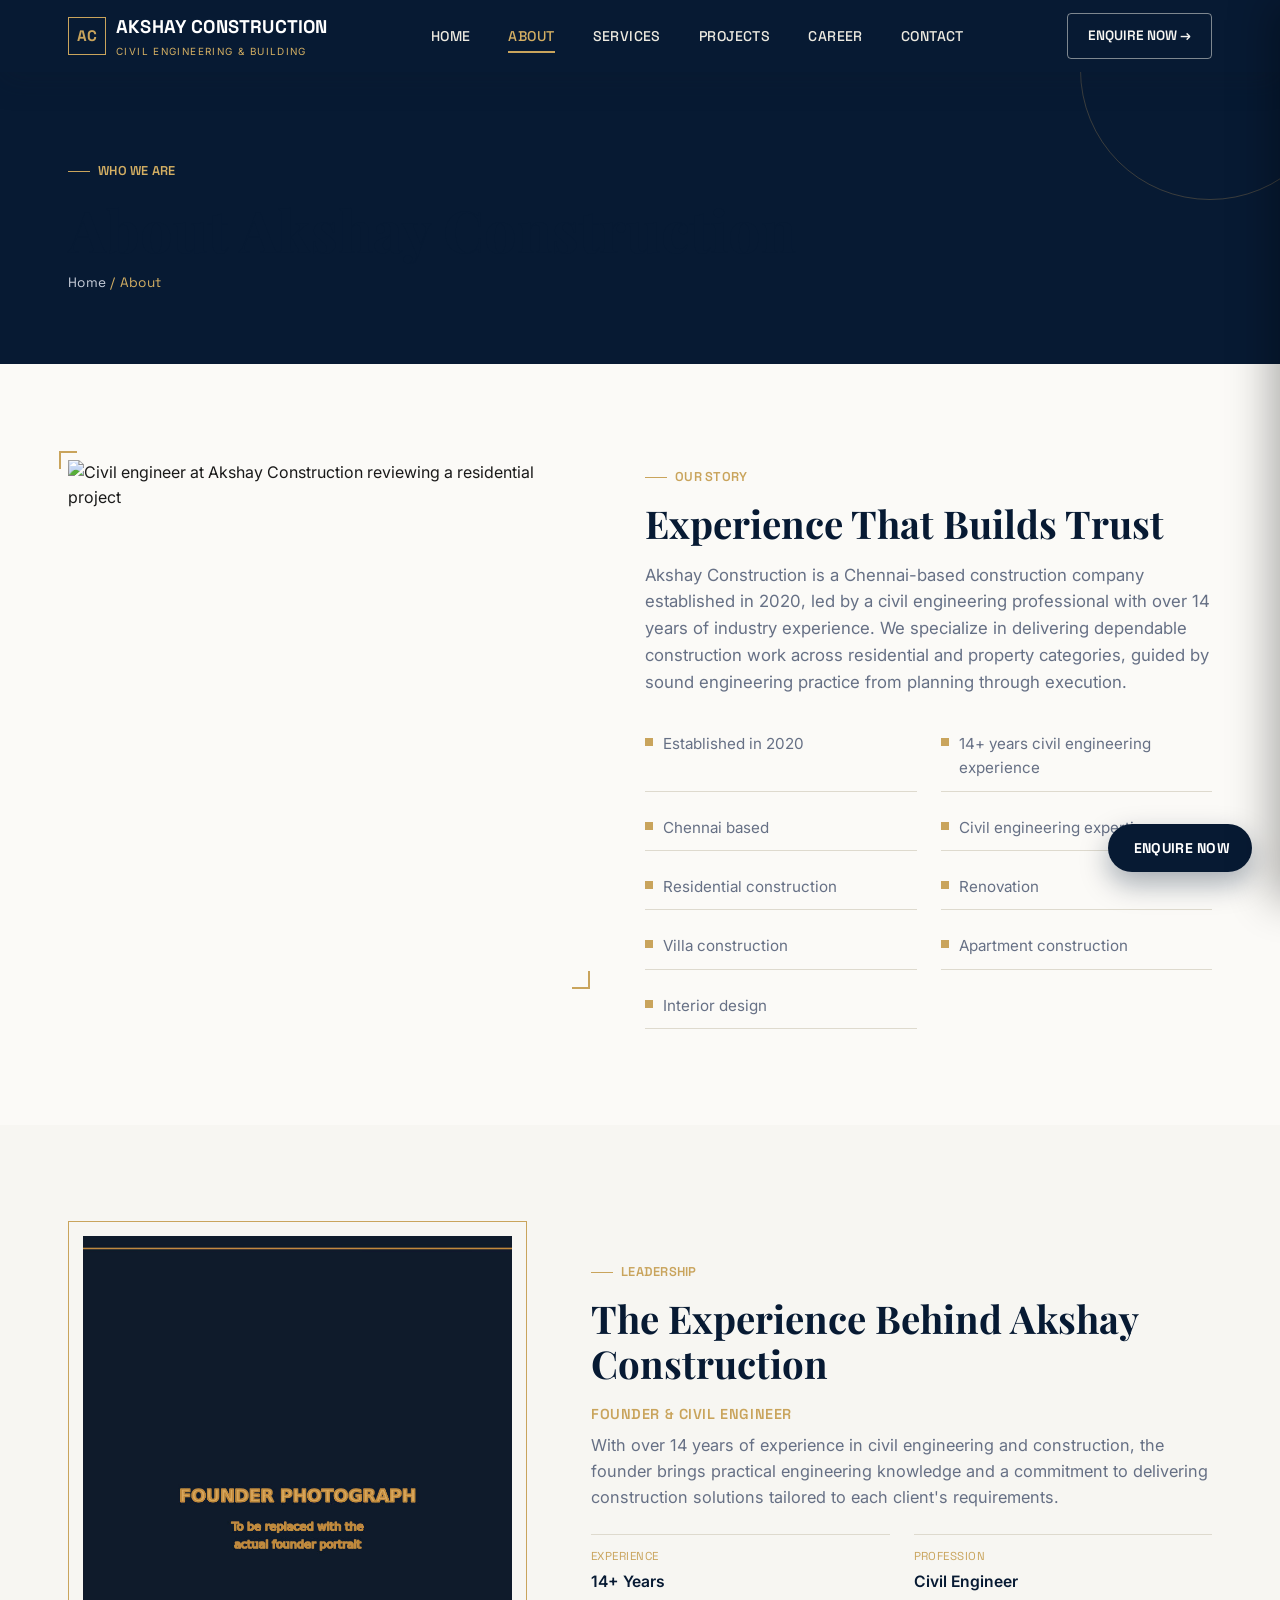
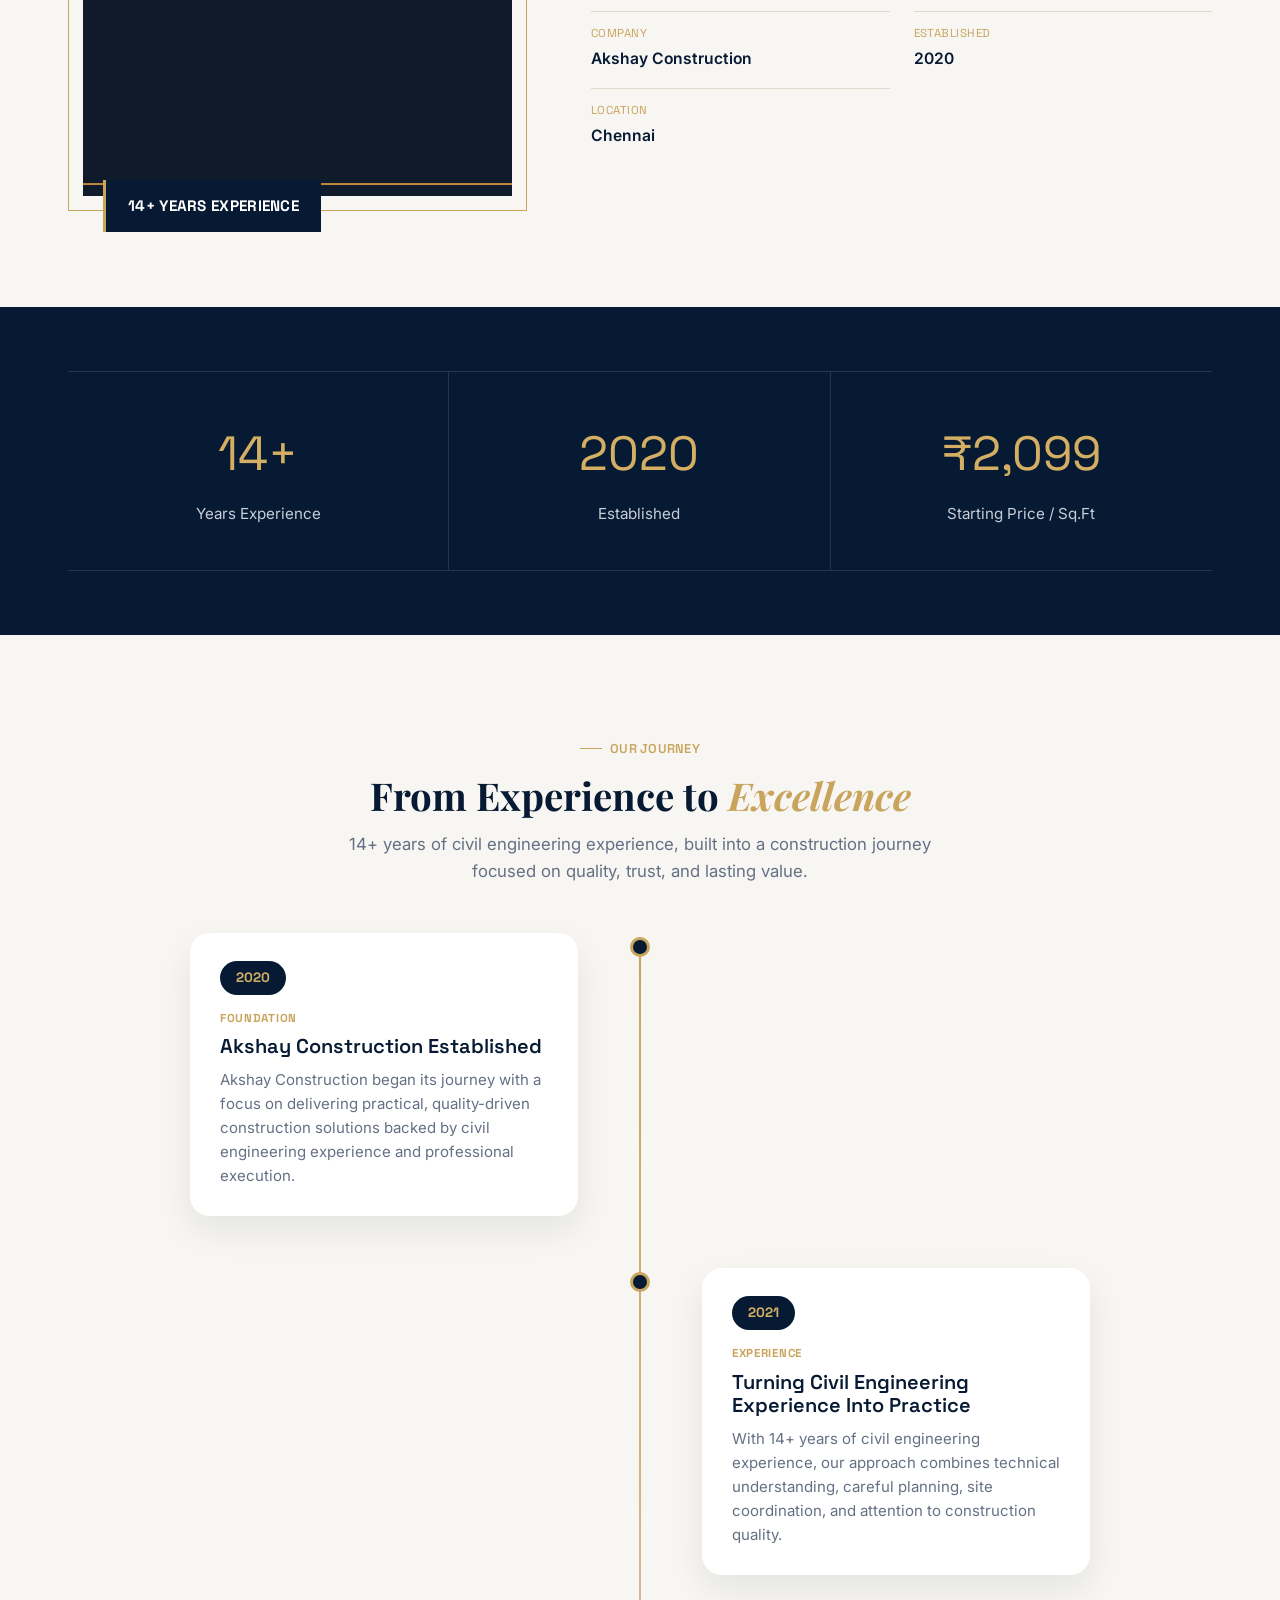
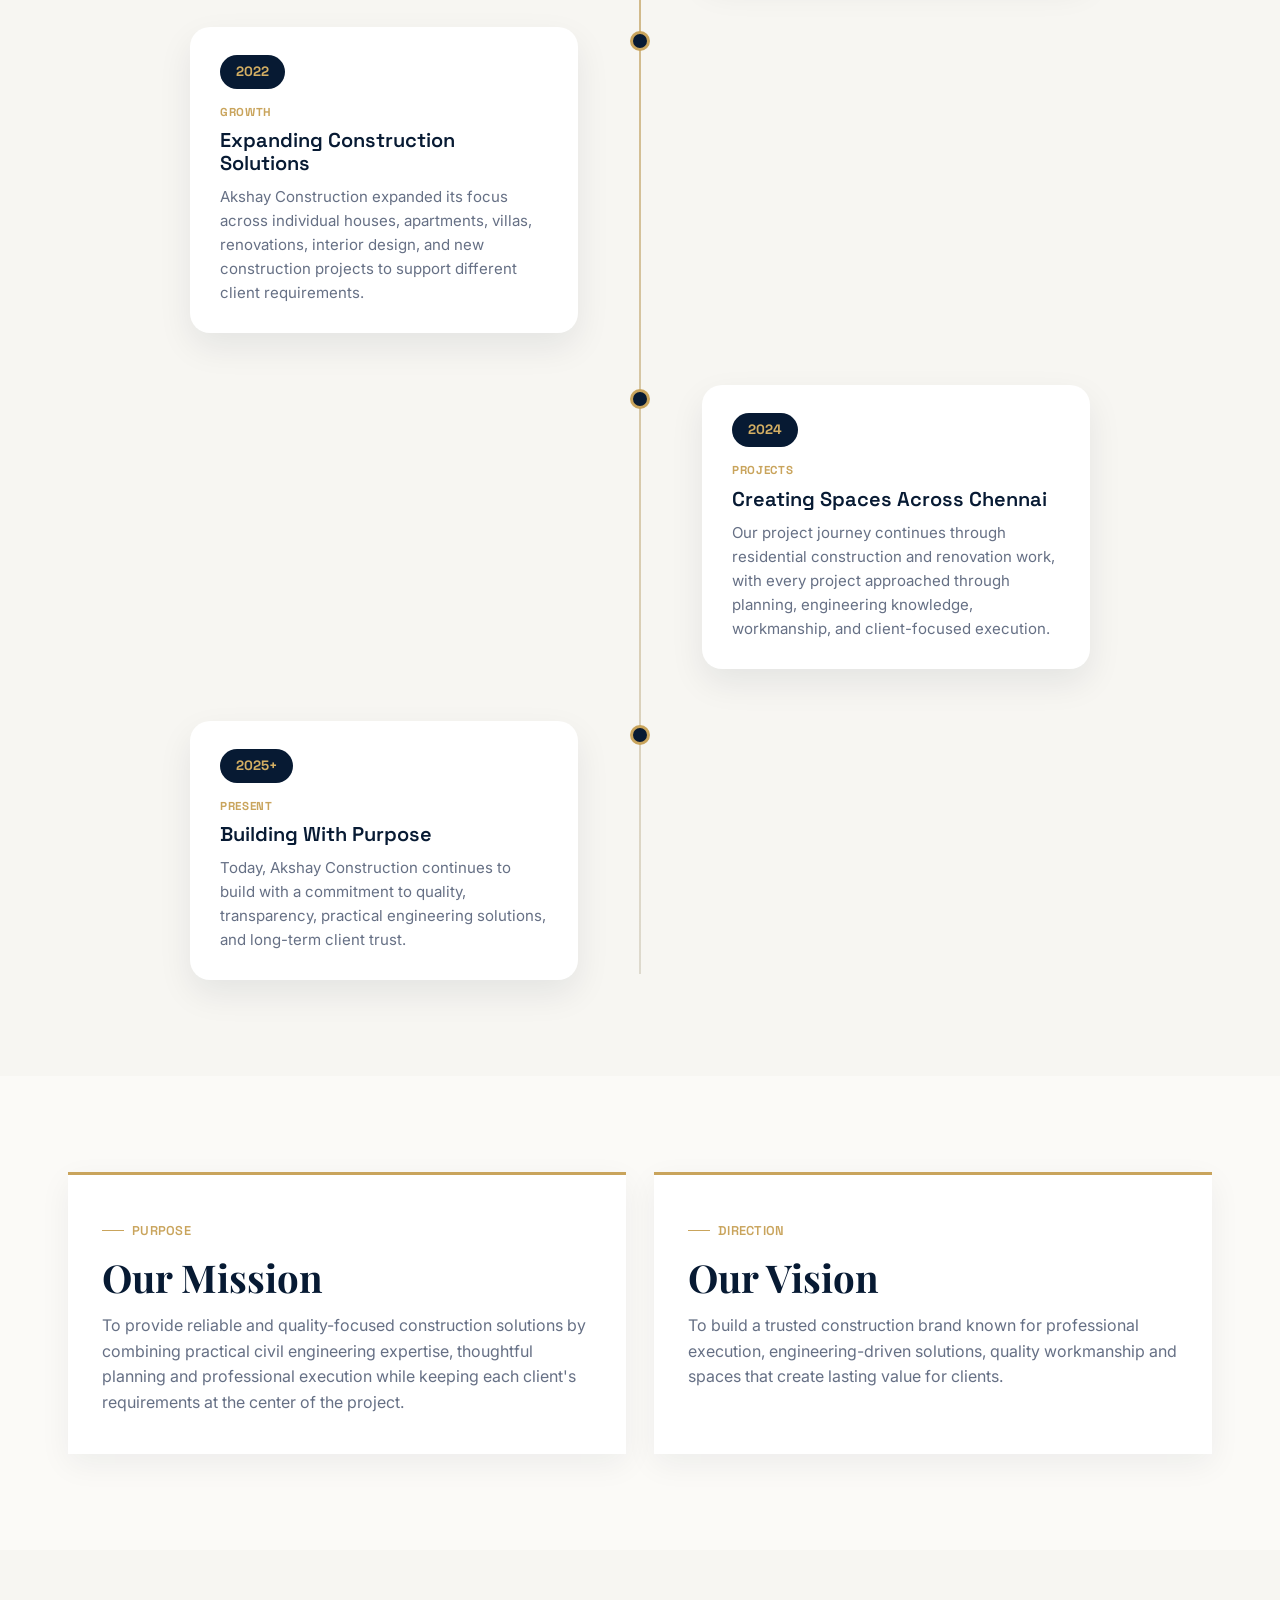
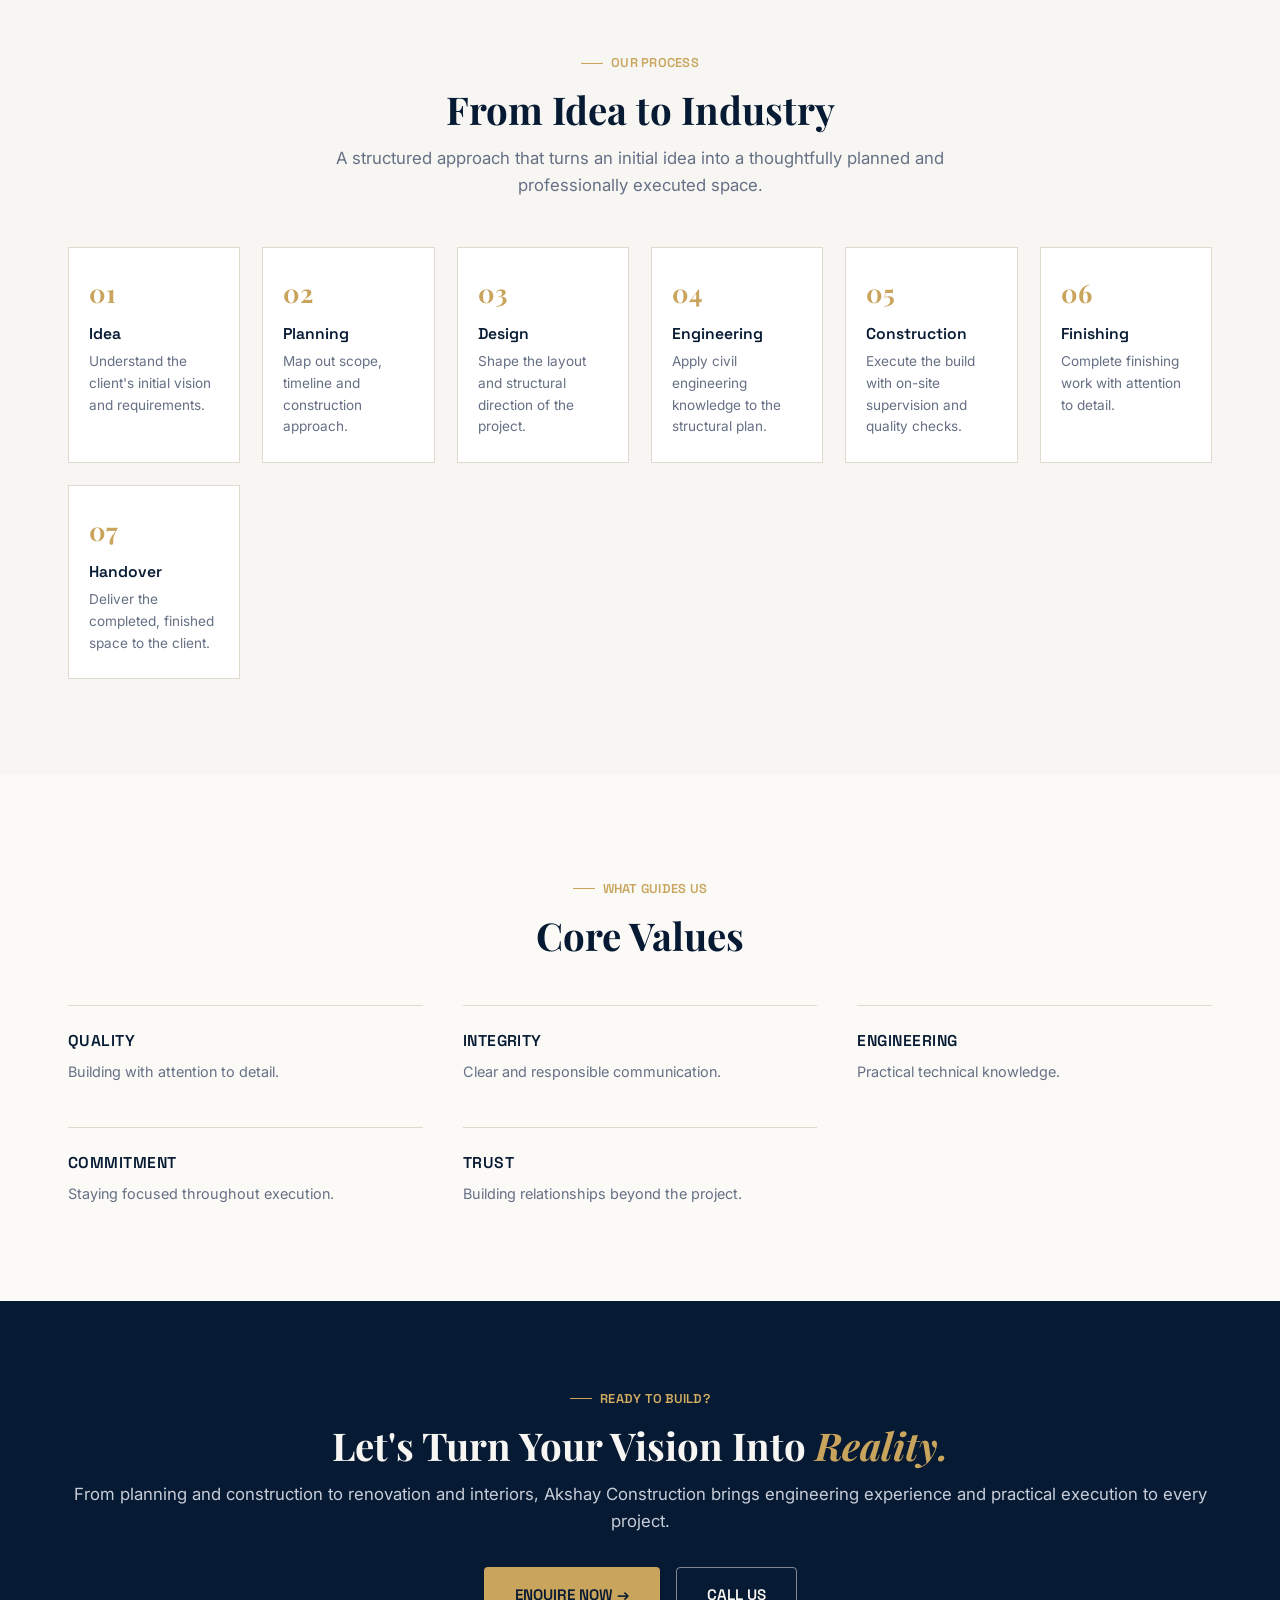
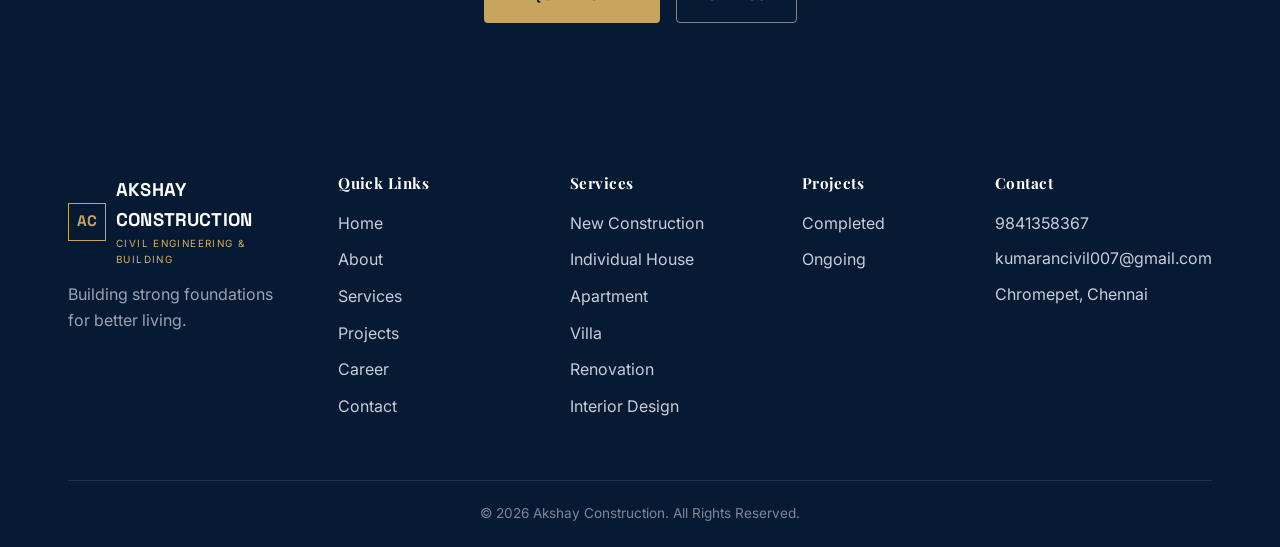
==== about.html @ 4ea500bb "Update fixed website" ====
<!DOCTYPE html>
<html lang="en">
<head>
<meta charset="UTF-8">
<meta name="viewport" content="width=device-width, initial-scale=1.0">
<title>About Us | Akshay Construction — Civil Contractor in Chennai</title>
<meta name="description" content="Learn about Akshay Construction, a Chennai-based civil construction company with 14+ years of engineering experience, established in 2020.">
<link rel="canonical" href="https://www.akshayconstruction.in/about.html">
<meta property="og:title" content="About Akshay Construction">
<meta property="og:description" content="14+ years of civil engineering experience. Chennai-based construction company established in 2020.">
<meta property="og:type" content="website">
<link rel="icon" href="data:,">
<link rel="stylesheet" href="css/global.css">
<link rel="stylesheet" href="css/about.css">
</head>
<body>

<header class="navbar is-solid">
  <div class="container">
    <a href="index.html" class="brand">
      <span class="brand-mark">AC</span>
      <span>AKSHAY CONSTRUCTION<small>CIVIL ENGINEERING &amp; BUILDING</small></span>
    </a>
    <nav class="nav-links">
      <a href="index.html">HOME</a>
      <a href="about.html" class="active">ABOUT</a>
      <a href="services.html">SERVICES</a>
      <a href="projects.html">PROJECTS</a>
      <a href="career.html">CAREER</a>
      <a href="contact.html">CONTACT</a>
    </nav>
    <div class="nav-cta">
      <a href="contact.html" class="btn btn--outline-light btn--sm">ENQUIRE NOW &rarr;</a>
      <button class="hamburger" aria-label="Open menu"><span></span><span></span><span></span></button>
    </div>
  </div>
</header>

<div class="drawer-overlay"></div>
<aside class="mobile-drawer">
  <button class="drawer-close" aria-label="Close menu">&times;</button>
  <a href="index.html">HOME</a>
  <a href="about.html">ABOUT</a>
  <a href="services.html">SERVICES</a>
  <a href="projects.html">PROJECTS</a>
  <a href="career.html">CAREER</a>
  <a href="contact.html">CONTACT</a>
  <a href="contact.html" class="btn btn--gold btn--block drawer-cta">ENQUIRE NOW &rarr;</a>
  <a href="tel:9841358367" class="btn btn--outline-light btn--block" style="margin-top:10px;">CALL NOW</a>
  <a href="https://wa.me/919841358367?text=Hello%20Akshay%20Construction%2C%20I%20am%20interested%20in%20your%20construction%20services.%20I%20would%20like%20to%20know%20more%20about%20your%20services%20and%20quotation." class="btn btn--whatsapp btn--block" style="margin-top:10px;">WHATSAPP US</a>
</aside>

<section class="page-hero">
  <div class="container">
    <span class="tag on-dark">WHO WE ARE</span>
    <h1>About Akshay Construction</h1>
    <div class="breadcrumb"><a href="index.html">Home</a> / About</div>
  </div>
</section>

<section class="section">
  <div class="container about-main">
    <div class="about-main-media tick-frame reveal">
      <img src="https://images.unsplash.com/photo-1581091012184-7e0cdfbb6797?q=80&w=1000&auto=format&fit=crop" alt="Civil engineer at Akshay Construction reviewing a residential project">
    </div>
    <div class="reveal">
      <span class="tag">OUR STORY</span>
      <h2>Experience That Builds Trust</h2>
      <p style="margin-top:16px;color:var(--ink-soft);font-size:1.05rem;">Akshay Construction is a Chennai-based construction company established in 2020, led by a civil engineering professional with over 14 years of industry experience. We specialize in delivering dependable construction work across residential and property categories, guided by sound engineering practice from planning through execution.</p>
      <ul class="about-list">
        <li>Established in 2020</li>
        <li>14+ years civil engineering experience</li>
        <li>Chennai based</li>
        <li>Civil engineering expertise</li>
        <li>Residential construction</li>
        <li>Renovation</li>
        <li>Villa construction</li>
        <li>Apartment construction</li>
        <li>Interior design</li>
      </ul>
    </div>
  </div>
</section>

<!-- ================= FOUNDER / LEADERSHIP ================= -->
<section class="section section--alt">
  <div class="container founder-section">
    <div class="founder-portrait-wrap reveal">
      <img src="assets/images/founder/founder.jpg" alt="Founder and Civil Engineer of Akshay Construction" loading="lazy">
      <div class="founder-badge">14+ YEARS EXPERIENCE</div>
    </div>
    <div class="founder-info reveal">
      <span class="tag">LEADERSHIP</span>
      <h2>The Experience Behind Akshay Construction</h2>
      <p class="role">FOUNDER &amp; CIVIL ENGINEER</p>
      <p class="desc">With over 14 years of experience in civil engineering and construction, the founder brings practical engineering knowledge and a commitment to delivering construction solutions tailored to each client's requirements.</p>
      <div class="founder-facts">
        <div><span class="f-label">EXPERIENCE</span><span class="f-value">14+ Years</span></div>
        <div><span class="f-label">PROFESSION</span><span class="f-value">Civil Engineer</span></div>
        <div><span class="f-label">COMPANY</span><span class="f-value">Akshay Construction</span></div>
        <div><span class="f-label">ESTABLISHED</span><span class="f-value">2020</span></div>
        <div><span class="f-label">LOCATION</span><span class="f-value">Chennai</span></div>
      </div>
    </div>
  </div>
</section>

<section class="section--tight section--dark">
  <div class="container">
    <div class="experience-strip experience-strip--3">
      <div class="experience-item reveal"><span class="num" data-counter="14+">0</span><span class="label">Years Experience</span></div>
      <div class="experience-item reveal"><span class="num" data-counter="2020">0</span><span class="label">Established</span></div>
      <div class="experience-item reveal"><span class="num" data-counter="₹2,099">₹0</span><span class="label">Starting Price / Sq.Ft</span></div>
    </div>
  </div>
</section>

<!-- ================= OUR JOURNEY ================= -->
<section class="section section--alt">
  <div class="container">
    <div class="section-head center reveal">
      <span class="tag">OUR JOURNEY</span>
      <h2>From Experience to <span class="accent">Excellence</span></h2>
      <p>14+ years of civil engineering experience, built into a construction journey focused on quality, trust, and lasting value.</p>
    </div>

    <div class="journey-timeline">

      <div class="journey-item">
        <div class="journey-card-wrap">
          <div class="journey-dot"></div>
          <div class="journey-card reveal">
            <span class="journey-year">2020</span>
            <span class="journey-label">FOUNDATION</span>
            <h3>Akshay Construction Established</h3>
            <p>Akshay Construction began its journey with a focus on delivering practical, quality-driven construction solutions backed by civil engineering experience and professional execution.</p>
          </div>
        </div>
        <div class="journey-spacer"></div>
      </div>

      <div class="journey-item is-right">
        <div class="journey-spacer"></div>
        <div class="journey-card-wrap">
          <div class="journey-dot"></div>
          <div class="journey-card reveal">
            <span class="journey-year">2021</span>
            <span class="journey-label">EXPERIENCE</span>
            <h3>Turning Civil Engineering Experience Into Practice</h3>
            <p>With 14+ years of civil engineering experience, our approach combines technical understanding, careful planning, site coordination, and attention to construction quality.</p>
          </div>
        </div>
      </div>

      <div class="journey-item">
        <div class="journey-card-wrap">
          <div class="journey-dot"></div>
          <div class="journey-card reveal">
            <span class="journey-year">2022</span>
            <span class="journey-label">GROWTH</span>
            <h3>Expanding Construction Solutions</h3>
            <p>Akshay Construction expanded its focus across individual houses, apartments, villas, renovations, interior design, and new construction projects to support different client requirements.</p>
          </div>
        </div>
        <div class="journey-spacer"></div>
      </div>

      <div class="journey-item is-right">
        <div class="journey-spacer"></div>
        <div class="journey-card-wrap">
          <div class="journey-dot"></div>
          <div class="journey-card reveal">
            <span class="journey-year">2024</span>
            <span class="journey-label">PROJECTS</span>
            <h3>Creating Spaces Across Chennai</h3>
            <p>Our project journey continues through residential construction and renovation work, with every project approached through planning, engineering knowledge, workmanship, and client-focused execution.</p>
          </div>
        </div>
      </div>

      <div class="journey-item">
        <div class="journey-card-wrap">
          <div class="journey-dot"></div>
          <div class="journey-card reveal">
            <span class="journey-year">2025+</span>
            <span class="journey-label">PRESENT</span>
            <h3>Building With Purpose</h3>
            <p>Today, Akshay Construction continues to build with a commitment to quality, transparency, practical engineering solutions, and long-term client trust.</p>
          </div>
        </div>
        <div class="journey-spacer"></div>
      </div>

    </div>
  </div>
</section>

<!-- ================= MISSION / VISION ================= -->
<section class="section">
  <div class="container mv-grid">
    <div class="mv-card reveal">
      <span class="tag">PURPOSE</span>
      <h2>Our Mission</h2>
      <p>To provide reliable and quality-focused construction solutions by combining practical civil engineering expertise, thoughtful planning and professional execution while keeping each client's requirements at the center of the project.</p>
    </div>
    <div class="mv-card reveal">
      <span class="tag">DIRECTION</span>
      <h2>Our Vision</h2>
      <p>To build a trusted construction brand known for professional execution, engineering-driven solutions, quality workmanship and spaces that create lasting value for clients.</p>
    </div>
  </div>
</section>

<!-- ================= FROM IDEA TO INDUSTRY ================= -->
<section class="section section--alt">
  <div class="container">
    <div class="section-head center reveal">
      <span class="tag">OUR PROCESS</span>
      <h2>From Idea to Industry</h2>
      <p>A structured approach that turns an initial idea into a thoughtfully planned and professionally executed space.</p>
    </div>
    <div class="idea-track">
      <div class="idea-step reveal"><span class="idea-num">01</span><h3>Idea</h3><p>Understand the client's initial vision and requirements.</p></div>
      <div class="idea-step reveal"><span class="idea-num">02</span><h3>Planning</h3><p>Map out scope, timeline and construction approach.</p></div>
      <div class="idea-step reveal"><span class="idea-num">03</span><h3>Design</h3><p>Shape the layout and structural direction of the project.</p></div>
      <div class="idea-step reveal"><span class="idea-num">04</span><h3>Engineering</h3><p>Apply civil engineering knowledge to the structural plan.</p></div>
      <div class="idea-step reveal"><span class="idea-num">05</span><h3>Construction</h3><p>Execute the build with on-site supervision and quality checks.</p></div>
      <div class="idea-step reveal"><span class="idea-num">06</span><h3>Finishing</h3><p>Complete finishing work with attention to detail.</p></div>
      <div class="idea-step reveal"><span class="idea-num">07</span><h3>Handover</h3><p>Deliver the completed, finished space to the client.</p></div>
    </div>
  </div>
</section>

<!-- ================= CORE VALUES ================= -->
<section class="section">
  <div class="container">
    <div class="section-head center reveal">
      <span class="tag">WHAT GUIDES US</span>
      <h2>Core Values</h2>
    </div>
    <div class="values-grid">
      <div class="value-card reveal"><h3>QUALITY</h3><p>Building with attention to detail.</p></div>
      <div class="value-card reveal"><h3>INTEGRITY</h3><p>Clear and responsible communication.</p></div>
      <div class="value-card reveal"><h3>ENGINEERING</h3><p>Practical technical knowledge.</p></div>
      <div class="value-card reveal"><h3>COMMITMENT</h3><p>Staying focused throughout execution.</p></div>
      <div class="value-card reveal"><h3>TRUST</h3><p>Building relationships beyond the project.</p></div>
    </div>
  </div>
</section>

<section class="final-cta section--dark">
  <div class="container">
    <span class="tag on-dark" style="justify-content:center;">READY TO BUILD?</span>
    <h2 class="reveal">Let's Turn Your Vision Into <span class="accent">Reality.</span></h2>
    <p class="reveal">From planning and construction to renovation and interiors, Akshay Construction brings engineering experience and practical execution to every project.</p>
    <div class="btn-row reveal" style="justify-content:center;">
      <a href="contact.html" class="btn btn--gold">ENQUIRE NOW &rarr;</a>
      <a href="tel:9841358367" class="btn btn--outline-light">CALL US</a>
    </div>
  </div>
</section>

<footer class="site-footer">
  <div class="container">
    <div class="footer-grid footer-grid--5">
      <div class="footer-brand">
        <div class="brand"><span class="brand-mark">AC</span><span>AKSHAY CONSTRUCTION<small>CIVIL ENGINEERING &amp; BUILDING</small></span></div>
        <p>Building strong foundations for better living.</p>
      </div>
      <div class="footer-col">
        <h4>Quick Links</h4>
        <ul>
          <li><a href="index.html">Home</a></li>
          <li><a href="about.html">About</a></li>
          <li><a href="services.html">Services</a></li>
          <li><a href="projects.html">Projects</a></li>
          <li><a href="career.html">Career</a></li>
          <li><a href="contact.html">Contact</a></li>
        </ul>
      </div>
      <div class="footer-col">
        <h4>Services</h4>
        <ul>
          <li><a href="services.html">New Construction</a></li>
          <li><a href="services.html">Individual House</a></li>
          <li><a href="services.html">Apartment</a></li>
          <li><a href="services.html">Villa</a></li>
          <li><a href="services.html">Renovation</a></li>
          <li><a href="services.html">Interior Design</a></li>
        </ul>
      </div>
      <div class="footer-col">
        <h4>Projects</h4>
        <ul>
          <li><a href="projects.html?filter=completed">Completed</a></li>
          <li><a href="projects.html?filter=ongoing">Ongoing</a></li>
        </ul>
      </div>
      <div class="footer-col">
        <h4>Contact</h4>
        <p><a href="tel:9841358367">9841358367</a></p>
        <p><a href="mailto:kumarancivil007@gmail.com">kumarancivil007@gmail.com</a></p>
        <p>Chromepet, Chennai</p>
      </div>
    </div>
    <div class="footer-bottom">&copy; 2026 Akshay Construction. All Rights Reserved.</div>
  </div>
</footer>

<div class="floating-widget" id="floatingWidget">
  <div class="fw-options" id="fwOptions">
    <a class="fw-btn fw-whatsapp" href="https://wa.me/919841358367?text=Hello%20Akshay%20Construction%2C%20I%20am%20interested%20in%20your%20construction%20services.%20I%20would%20like%20to%20know%20more%20about%20your%20services%20and%20quotation." aria-label="Chat on WhatsApp">
      <svg class="fw-icon" viewBox="0 0 24 24" fill="currentColor"><path d="M12 2C6.48 2 2 6.48 2 12c0 1.85.5 3.58 1.36 5.07L2 22l5.08-1.33A9.94 9.94 0 0012 22c5.52 0 10-4.48 10-10S17.52 2 12 2zm0 18c-1.6 0-3.1-.42-4.4-1.16l-.31-.18-3.12.82.83-3.04-.2-.32A7.94 7.94 0 014 12c0-4.41 3.59-8 8-8s8 3.59 8 8-3.59 8-8 8zm4.4-5.98c-.24-.12-1.43-.7-1.65-.78-.22-.08-.38-.12-.54.12-.16.24-.62.78-.76.94-.14.16-.28.18-.52.06-.24-.12-1.02-.38-1.94-1.2-.72-.64-1.2-1.43-1.34-1.67-.14-.24-.02-.37.1-.49.11-.11.24-.28.36-.42.12-.14.16-.24.24-.4.08-.16.04-.3-.02-.42-.06-.12-.54-1.3-.74-1.78-.2-.47-.4-.4-.54-.41h-.46c-.16 0-.42.06-.64.3-.22.24-.84.82-.84 2s.86 2.32.98 2.48c.12.16 1.7 2.6 4.12 3.64.58.25 1.03.4 1.38.51.58.18 1.11.16 1.53.1.47-.07 1.43-.58 1.63-1.15.2-.57.2-1.06.14-1.15-.06-.1-.22-.16-.46-.28z"/></svg>
      <span class="fw-label">WhatsApp</span>
    </a>
    <a class="fw-btn fw-call" href="tel:9841358367" aria-label="Call Akshay Construction">
      <svg class="fw-icon" viewBox="0 0 24 24" fill="currentColor"><path d="M6.6 10.8c1.4 2.8 3.8 5.1 6.6 6.6l2.2-2.2c.3-.3.7-.4 1-.2 1.1.4 2.3.6 3.6.6.6 0 1 .4 1 1V20c0 .6-.4 1-1 1C10.6 21 3 13.4 3 4c0-.6.4-1 1-1h3.5c.6 0 1 .4 1 1 0 1.2.2 2.5.6 3.6.1.4 0 .8-.2 1l-2.3 2.2z"/></svg>
      <span class="fw-label">Call</span>
    </a>
    <a class="fw-btn fw-email" href="mailto:kumarancivil007@gmail.com" aria-label="Email Akshay Construction">
      <svg class="fw-icon" viewBox="0 0 24 24" fill="currentColor"><path d="M20 4H4c-1.1 0-2 .9-2 2v12c0 1.1.9 2 2 2h16c1.1 0 2-.9 2-2V6c0-1.1-.9-2-2-2zm0 4-8 5-8-5V6l8 5 8-5v2z"/></svg>
      <span class="fw-label">Email</span>
    </a>
  </div>
  <button class="fw-main" id="fwToggle" aria-expanded="false" aria-controls="fwOptions">
    <svg class="fw-icon fw-icon-plus" viewBox="0 0 24 24" fill="currentColor"><path d="M11 4h2v7h7v2h-7v7h-2v-7H4v-2h7z"/></svg>
    <span class="fw-label">ENQUIRE NOW</span>
  </button>
</div>

<script src="js/global.js"></script>
<script src="js/about.js"></script>
</body>
</html>
---- css/global.css ----
/* =========================================================
   AKSHAY CONSTRUCTION — GLOBAL DESIGN SYSTEM
   Design language: engineering drawing / site-plan vernacular.
   Thin rule lines, corner ticks, coordinate-style tags —
   drawn from the world of civil engineering drafting rather
   than generic template chrome.
   ========================================================= */

@import url('https://fonts.googleapis.com/css2?family=Playfair+Display:ital,wght@0,600;0,700;1,600;1,700&family=Space+Grotesk:wght@400;500;600;700&family=Inter:wght@400;500;600;700&display=swap');

:root{
  /* ---- Color tokens ---- */
  --navy-900:#071A33;
  --navy-800:#0B1F3A;
  --navy-700:#132B4E;
  --off-white:#F7F6F2;
  --paper:#FBFAF7;
  --gray-200:#E7E4DC;
  --gray-400:#C3BFB4;
  --ink:#1A1A1A;
  --ink-soft:#667085;
  --gold:#C9A45C;
  --gold-light:#D4AF63;
  --line:#DEDACE;
  --success:#3E7A4E;

  /* ---- Type ---- */
  --font-display:'Playfair Display', 'Space Grotesk', serif;
  --font-head:'Space Grotesk', 'Inter', sans-serif;
  --font-body:'Inter', sans-serif;

  /* ---- Layout ---- */
  --container:1200px;
  --radius-s:4px;
  --radius-m:8px;
  --nav-h:84px;
}

*,*::before,*::after{ box-sizing:border-box; }
html{ scroll-behavior:smooth; }

body{
  margin:0;
  font-family:var(--font-body);
  color:var(--ink);
  background:var(--paper);
  line-height:1.6;
  -webkit-font-smoothing:antialiased;
}

img{ max-width:100%; display:block; }
a{ color:inherit; text-decoration:none; }
ul{ list-style:none; margin:0; padding:0; }
button{ font-family:inherit; cursor:pointer; }
input,textarea,select{ font-family:inherit; font-size:1rem; }

.container{
  width:100%;
  max-width:var(--container);
  margin:0 auto;
  padding:0 28px;
}

h1,h2,h3,h4{
  font-family:var(--font-display);
  color:var(--navy-900);
  line-height:1.15;
  margin:0;
  font-weight:700;
}

h1{ font-size:clamp(2.2rem,4.6vw,3.6rem); }
h2{ font-size:clamp(1.7rem,3vw,2.4rem); }
h3{ font-size:1.25rem; font-family:var(--font-head); font-weight:600; }

p{ margin:0; }

.accent{
  font-style:italic;
  color:var(--gold);
}

@media (prefers-reduced-motion: reduce){
  *{ animation:none !important; transition:none !important; scroll-behavior:auto !important; }
}

/* ---------------------------------------------------------
   Structural device: measurement tag (coordinate-plan style)
   used instead of a generic tracked-out ALL-CAPS eyebrow bar.
   --------------------------------------------------------- */
.tag{
  display:inline-flex;
  align-items:center;
  gap:8px;
  font-family:var(--font-head);
  font-size:0.8rem;
  letter-spacing:0.02em;
  color:var(--gold);
  font-weight:600;
  margin-bottom:14px;
}
.tag::before{
  content:'';
  width:22px;
  height:1px;
  background:var(--gold);
  display:inline-block;
}
.tag.on-dark{ color:var(--gold-light); }

.section{ padding:96px 0; }
.section--tight{ padding:64px 0; }
.section--dark{ background:var(--navy-900); color:var(--off-white); }
.section--dark h2, .section--dark h3{ color:var(--off-white); }
.section--alt{ background:var(--off-white); }

/* Mobile spacing audit: content sections use generous desktop padding
   (90-96px) that reads as excessive on small screens. Scale it down
   consistently instead of relying on the desktop rhythm everywhere. */
@media (max-width: 767px){
  .section{ padding:56px 0; }
  .section--tight{ padding:40px 0; }
  .section-head{ margin-bottom:32px; }
  .page-hero{ padding:calc(var(--nav-h) + 40px) 0 44px; }
  .pricing-cta{ padding:56px 0; }
  .final-cta{ padding:52px 0; }
}

.section-head{
  max-width:640px;
  margin-bottom:48px;
}
.section-head.center{
  margin-left:auto;
  margin-right:auto;
  text-align:center;
}
.section-head p{
  color:var(--ink-soft);
  margin-top:14px;
  font-size:1.05rem;
}
.section--dark .section-head p{ color:#C7CDD9; }

/* ---------------------------------------------------------
   Buttons
   --------------------------------------------------------- */
.btn{
  display:inline-flex;
  align-items:center;
  justify-content:center;
  gap:10px;
  padding:15px 30px;
  font-family:var(--font-head);
  font-weight:600;
  font-size:0.95rem;
  border-radius:var(--radius-s);
  border:1px solid transparent;
  transition:transform .25s ease, background .25s ease, color .25s ease, border-color .25s ease;
  white-space:nowrap;
}
.btn:active{ transform:translateY(1px); }

.btn--gold{
  background:var(--gold);
  color:var(--navy-900);
}
.btn--gold:hover{ background:var(--gold-light); }

.btn--outline{
  background:transparent;
  color:var(--navy-900);
  border-color:var(--navy-900);
}
.btn--outline:hover{ background:var(--navy-900); color:var(--off-white); }

.btn--outline-light{
  background:transparent;
  color:var(--off-white);
  border-color:rgba(246,243,236,0.5);
}
.btn--outline-light:hover{ background:var(--off-white); color:var(--navy-900); border-color:var(--off-white); }

.btn--whatsapp{
  background:#2CA24C;
  color:#fff;
}
.btn--whatsapp:hover{ background:#268F42; }

.btn--sm{ padding:11px 20px; font-size:0.85rem; }
.btn--block{ width:100%; }

.btn-row{
  display:flex;
  flex-wrap:wrap;
  gap:16px;
}

/* ---------------------------------------------------------
   Navbar
   --------------------------------------------------------- */
.navbar{
  position:fixed;
  top:0; left:0; right:0;
  height:var(--nav-h);
  z-index:1000;
  display:flex;
  align-items:center;
  transition:background .35s ease, box-shadow .35s ease, height .35s ease;
  background:transparent;
}
.navbar .container{
  display:flex;
  align-items:center;
  justify-content:space-between;
  width:100%;
}
.navbar.is-scrolled{
  background:var(--navy-900);
  height:72px;
  box-shadow:0 8px 30px rgba(15,26,43,0.25);
}
/* pages other than home don't have a dark hero image behind the nav,
   so keep the bar solid from the start on those pages */
.navbar.is-solid{ background:var(--navy-900); }

.brand{
  display:flex;
  align-items:center;
  gap:10px;
  font-family:var(--font-head);
  font-weight:700;
  font-size:1.15rem;
  color:#fff;
  letter-spacing:0.01em;
}
.brand-mark{
  width:38px; height:38px;
  border:1.5px solid var(--gold);
  display:flex; align-items:center; justify-content:center;
  color:var(--gold);
  font-size:0.95rem;
  font-weight:700;
  flex-shrink:0;
}
.brand small{
  display:block;
  font-family:var(--font-body);
  font-weight:400;
  font-size:0.62rem;
  letter-spacing:0.14em;
  color:var(--gold-light);
  margin-top:2px;
}

.nav-links{
  display:flex;
  align-items:center;
  gap:38px;
}
.nav-links a{
  font-family:var(--font-head);
  font-size:0.88rem;
  font-weight:500;
  letter-spacing:0.03em;
  color:#EDEAE0;
  position:relative;
  padding:6px 0;
}
.nav-links a::after{
  content:'';
  position:absolute;
  left:0; bottom:0;
  width:0; height:2px;
  background:var(--gold);
  transition:width .25s ease;
}
.nav-links a:hover::after,
.nav-links a.active::after{ width:100%; }
.nav-links a.active{ color:var(--gold-light); }

.nav-cta{ display:flex; align-items:center; gap:14px; }

.hamburger{
  display:none;
  flex-direction:column;
  gap:5px;
  width:30px;
  background:none;
  border:none;
  padding:6px 0;
}
.hamburger span{
  height:2px;
  background:#fff;
  width:100%;
  transition:transform .3s ease, opacity .3s ease;
}
.hamburger.is-open span:nth-child(1){ transform:translateY(7px) rotate(45deg); }
.hamburger.is-open span:nth-child(2){ opacity:0; }
.hamburger.is-open span:nth-child(3){ transform:translateY(-7px) rotate(-45deg); }

.mobile-drawer{
  position:fixed;
  top:0; right:0;
  height:100vh;
  width:min(320px,84vw);
  background:var(--navy-900);
  z-index:1100;
  transform:translateX(100%);
  transition:transform .35s ease;
  padding:28px 26px;
  display:flex;
  flex-direction:column;
  gap:6px;
  box-shadow:-10px 0 40px rgba(0,0,0,0.3);
}
.mobile-drawer.is-open{ transform:translateX(0); }
.mobile-drawer a{
  color:#EDEAE0;
  font-family:var(--font-head);
  font-size:1.05rem;
  padding:14px 4px;
  border-bottom:1px solid rgba(255,255,255,0.08);
}
.drawer-close{
  align-self:flex-end;
  background:none;
  border:none;
  color:#fff;
  font-size:1.6rem;
  line-height:1;
  margin-bottom:10px;
}
.drawer-overlay{
  position:fixed; inset:0;
  background:rgba(15,26,43,0.55);
  z-index:1050;
  opacity:0;
  pointer-events:none;
  transition:opacity .3s ease;
}
.drawer-overlay.is-open{ opacity:1; pointer-events:auto; }

.drawer-cta{ margin-top:16px; }

@media (max-width: 960px){
  .nav-links, .nav-cta .btn--outline-light{ display:none; }
  .hamburger{ display:flex; }
  .nav-cta{ gap:10px; }
}

/* ---------------------------------------------------------
   Page hero (interior pages) — engineering plan strip
   --------------------------------------------------------- */
.page-hero{
  background:var(--navy-900);
  color:var(--off-white);
  padding:calc(var(--nav-h) + 70px) 0 70px;
  position:relative;
  overflow:hidden;
}
.page-hero::after{
  content:'';
  position:absolute;
  right:-60px; top:-60px;
  width:260px; height:260px;
  border:1px solid rgba(216,167,92,0.25);
  border-radius:50%;
}
.breadcrumb{
  font-family:var(--font-head);
  font-size:0.85rem;
  color:var(--gold-light);
  margin-top:10px;
  letter-spacing:0.02em;
}
.breadcrumb a{ color:#C7CDD9; }
.breadcrumb a:hover{ color:#fff; }

/* ---------------------------------------------------------
   Cards — generic base, module specific styling in own CSS
   --------------------------------------------------------- */
.card{
  background:#fff;
  border:1px solid var(--line);
}

/* Corner-tick decoration used on media/images to nod to survey markers */
.tick-frame{ position:relative; }
.tick-frame::before,
.tick-frame::after{
  content:'';
  position:absolute;
  width:18px; height:18px;
  border-top:2px solid var(--gold);
  border-left:2px solid var(--gold);
  top:-9px; left:-9px;
  z-index:2;
}
.tick-frame::after{
  top:auto; left:auto;
  bottom:-9px; right:-9px;
  border-top:none; border-left:none;
  border-bottom:2px solid var(--gold);
  border-right:2px solid var(--gold);
}

/* ---------------------------------------------------------
   Project card — shared by Home preview + Projects page
   --------------------------------------------------------- */
.project-card{
  background:#fff;
  border:1px solid var(--line);
  overflow:hidden;
  transition:transform .3s ease, box-shadow .3s ease;
}
.project-card:hover{
  transform:translateY(-6px);
  box-shadow:0 20px 44px rgba(15,26,43,0.14);
}
.project-card-media{
  position:relative;
  aspect-ratio:4/3;
  overflow:hidden;
}
.project-card-media img{
  width:100%; height:100%; object-fit:cover;
  transition:transform .45s ease;
}
.project-card:hover .project-card-media img{ transform:scale(1.07); }
.img-note{
  position:absolute;
  left:12px; bottom:12px;
  background:rgba(15,26,43,0.72);
  color:#EDEAE0;
  font-family:var(--font-head);
  font-size:0.62rem;
  font-weight:600;
  letter-spacing:0.04em;
  padding:5px 10px;
}
.badge{
  position:absolute;
  top:14px; right:14px;
  padding:6px 14px;
  border-radius:30px;
  font-family:var(--font-head);
  font-size:0.7rem;
  font-weight:700;
  letter-spacing:0.04em;
  color:#fff;
  background:var(--navy-900);
}
.badge--completed{ background:var(--navy-900); color:#fff; }
.badge--ongoing{ background:var(--gold); color:var(--navy-900); }
.project-card-body{ padding:22px; }
.project-card-body h3{ font-size:1.05rem; margin-bottom:8px; }
.project-category{ color:var(--gold); font-size:0.85rem; font-weight:600; margin-bottom:6px; }
.project-location{ color:var(--ink-soft); font-size:0.88rem; }

/* ---------------------------------------------------------
   Floating contact widget
   --------------------------------------------------------- */
.floating-widget{
  position:fixed;
  right:28px;
  bottom:28px;
  z-index:900;
  display:flex;
  flex-direction:column;
  align-items:flex-end;
  gap:12px;
}
.fw-options{
  display:flex;
  flex-direction:column;
  align-items:flex-end;
  gap:10px;
  opacity:0;
  transform:translateY(8px);
  pointer-events:none;
  transition:opacity .25s ease, transform .25s ease;
}
.floating-widget.is-open .fw-options{
  opacity:1;
  transform:none;
  pointer-events:auto;
}
.fw-btn{
  display:flex;
  align-items:center;
  gap:10px;
  padding:12px 18px 12px 14px;
  border-radius:40px;
  font-family:var(--font-head);
  font-size:0.85rem;
  font-weight:600;
  color:#fff;
  box-shadow:0 10px 24px rgba(7,26,51,0.28);
  transition:transform .25s ease;
}
.fw-btn:hover{ transform:translateY(-2px); }
.fw-btn .fw-icon{
  width:22px; height:22px;
  flex-shrink:0;
}
.fw-btn.fw-whatsapp{ background:#2CA24C; }
.fw-btn.fw-call{ background:var(--navy-800); }
.fw-btn.fw-email{ background:var(--gold); color:var(--navy-900); }

.fw-main{
  display:flex;
  align-items:center;
  gap:10px;
  padding:15px 22px 15px 16px;
  border-radius:40px;
  border:none;
  font-family:var(--font-head);
  font-size:0.88rem;
  font-weight:700;
  letter-spacing:0.02em;
  color:#fff;
  background:var(--navy-900);
  box-shadow:0 12px 28px rgba(7,26,51,0.35);
  transition:transform .25s ease, background .25s ease;
}
.fw-main:hover{ background:var(--gold); color:var(--navy-900); }
.fw-main .fw-icon-plus{ transition:transform .3s ease; }
.floating-widget.is-open .fw-main .fw-icon-plus{ transform:rotate(45deg); }

.fw-label{ display:inline; white-space:nowrap; }

@media (max-width: 640px){
  .floating-widget{
    right:18px;
    bottom:calc(20px + env(safe-area-inset-bottom));
    gap:10px;
  }
  .fw-btn{ padding:0; width:50px; height:50px; border-radius:50%; justify-content:center; }
  .fw-main{ padding:0; width:58px; height:58px; border-radius:50%; justify-content:center; }
  .fw-label{ display:none; }
}

/* ---------------------------------------------------------
   Footer
   --------------------------------------------------------- */
.site-footer{
  background:var(--navy-900);
  color:#C7CDD9;
  padding:72px 0 0;
}
.footer-grid{
  display:grid;
  grid-template-columns:1.4fr 1fr 1fr 1.2fr;
  gap:40px;
  padding-bottom:50px;
  border-bottom:1px solid rgba(255,255,255,0.1);
}
.footer-brand .brand{ margin-bottom:14px; }
.footer-brand p{ color:#9AA3B2; max-width:280px; }
.footer-col h4{
  color:#fff;
  font-size:0.95rem;
  letter-spacing:0.03em;
  margin-bottom:18px;
}
.footer-col ul li{ margin-bottom:11px; }
.footer-col a:hover{ color:var(--gold-light); }
.footer-col p{ margin-bottom:10px; color:#C7CDD9; }
.footer-bottom{
  text-align:center;
  padding:22px 0;
  font-size:0.85rem;
  color:#7C8697;
}

@media (max-width: 860px){
  .footer-grid{ grid-template-columns:1fr 1fr; }
}
@media (max-width: 520px){
  .footer-grid{ grid-template-columns:1fr; }
}

/* ---------------------------------------------------------
   Scroll reveal
   --------------------------------------------------------- */
.reveal{
  opacity:0;
  transform:translateY(24px);
  transition:opacity .7s ease, transform .7s ease;
}
.reveal.is-visible{ opacity:1; transform:none; }

/* ---------------------------------------------------------
   Forms (shared: career + contact)
   --------------------------------------------------------- */
.form-grid{
  display:grid;
  grid-template-columns:1fr 1fr;
  gap:22px;
}
.form-grid .full{ grid-column:1 / -1; }
.field label{
  display:block;
  font-family:var(--font-head);
  font-size:0.85rem;
  font-weight:600;
  color:var(--navy-900);
  margin-bottom:8px;
}
.field input,
.field select,
.field textarea{
  width:100%;
  padding:13px 14px;
  border:1px solid var(--line);
  border-radius:var(--radius-s);
  background:#fff;
  color:var(--ink);
}
.field input:focus,
.field select:focus,
.field textarea:focus{
  outline:none;
  border-color:var(--gold);
  box-shadow:0 0 0 3px rgba(192,138,62,0.15);
}
.field textarea{ resize:vertical; min-height:120px; }
.field-file{
  border:1px dashed var(--line);
  border-radius:var(--radius-s);
  padding:18px;
  text-align:center;
  color:var(--ink-soft);
  font-size:0.9rem;
  cursor:pointer;
  background:#fff;
}
.field-file:hover{ border-color:var(--gold); }

.form-note{
  margin-top:14px;
  font-size:0.85rem;
  color:var(--ink-soft);
}
.form-success{
  display:none;
  margin-top:18px;
  padding:16px 18px;
  background:#EAF4EC;
  border:1px solid var(--success);
  color:var(--success);
  border-radius:var(--radius-s);
  font-size:0.92rem;
}
.form-success.is-visible{ display:block; }
.form-success.is-error{
  background:#FBEAEA;
  border-color:#B3413E;
  color:#B3413E;
}

@media (max-width: 700px){
  .form-grid{ grid-template-columns:1fr; }
}

/* ---------------------------------------------------------
   Experience / Statistics strip — shared by Home + About
   --------------------------------------------------------- */
.experience-strip{
  display:grid;
  grid-template-columns:repeat(4,1fr);
  border-top:1px solid rgba(255,255,255,0.12);
  border-bottom:1px solid rgba(255,255,255,0.12);
}
.experience-strip--3{ grid-template-columns:repeat(3,1fr); }
.experience-item{
  text-align:center;
  padding:44px 20px;
  border-right:1px solid rgba(255,255,255,0.12);
}
.experience-item:last-child{ border-right:none; }
.experience-item .num{
  font-family:var(--font-head);
  font-size:clamp(2.2rem,4vw,3rem);
  color:var(--gold-light);
  display:block;
  margin-bottom:8px;
}
.experience-item .label{ color:#C7CDD9; font-size:0.95rem; }

@media (max-width: 800px){
  .experience-strip{ grid-template-columns:repeat(2,1fr); }
  .experience-strip--3{ grid-template-columns:repeat(2,1fr); }
  .experience-item{ border-bottom:1px solid rgba(255,255,255,0.12); }
  .experience-item:nth-child(2n){ border-right:none; }
}
@media (max-width: 480px){
  .experience-strip{ grid-template-columns:1fr; }
  .experience-item{ border-right:none; }
}

/* ---------------------------------------------------------
   Scroll cue (hero)
   --------------------------------------------------------- */
.scroll-cue{
  position:absolute;
  left:50%;
  bottom:28px;
  transform:translateX(-50%);
  display:flex;
  flex-direction:column;
  align-items:center;
  gap:10px;
  color:#C7CDD9;
  font-family:var(--font-head);
  font-size:0.7rem;
  letter-spacing:0.12em;
}
.scroll-cue-line{
  width:1px;
  height:34px;
  background:linear-gradient(to bottom, var(--gold), transparent);
  position:relative;
  overflow:hidden;
}
.scroll-cue-line::after{
  content:'';
  position:absolute;
  left:0; top:-34px;
  width:100%; height:34px;
  background:var(--gold-light);
  animation:scrollDrop 1.8s ease-in-out infinite;
}
@keyframes scrollDrop{
  0%{ top:-34px; }
  100%{ top:34px; }
}
@media (max-width: 700px){ .scroll-cue{ display:none; } }

/* ---------------------------------------------------------
   Mini highlight chips (About preview)
   --------------------------------------------------------- */
.mini-highlights{
  display:flex;
  flex-wrap:wrap;
  gap:10px;
  margin:22px 0 26px;
}
.mini-highlights span{
  font-family:var(--font-head);
  font-size:0.72rem;
  font-weight:600;
  letter-spacing:0.03em;
  color:var(--navy-900);
  border:1px solid var(--line);
  padding:8px 14px;
  background:#fff;
}

/* Footer variant with 5 columns (adds a Projects column) */
.footer-grid--5{ grid-template-columns:1.2fr 1fr 1fr 0.8fr 1fr; }
@media (max-width: 1000px){ .footer-grid--5{ grid-template-columns:1fr 1fr; } }
@media (max-width: 520px){ .footer-grid--5{ grid-template-columns:1fr; } }

/* ---------------------------------------------------------
   Pricing / Final CTA sections — shared across every page
   --------------------------------------------------------- */
.pricing-cta{
  background:
    linear-gradient(120deg, rgba(15,26,43,0.94), rgba(15,26,43,0.86)),
    url('https://images.unsplash.com/photo-1503387762-592deb58ef4e?q=80&w=1800&auto=format&fit=crop') center/cover;
  padding:90px 0;
  text-align:center;
  color:#fff;
}
.pricing-cta h2{ color:#fff; }
.pricing-cta .price-big{
  font-family:var(--font-head);
  font-size:clamp(2.6rem,6vw,4.2rem);
  color:var(--gold-light);
  margin:18px 0;
}
.pricing-cta p.support{
  max-width:560px;
  margin:0 auto 34px;
  color:#D7DCE4;
}
.pricing-cta .btn-row{ justify-content:center; }
.pricing-note{
  margin-top:22px;
  font-size:0.82rem;
  color:#8B94A4;
}

.final-cta{
  padding:80px 0;
  text-align:center;
}
.final-cta h2{ margin-bottom:14px; }
.final-cta p{ color:var(--ink-soft); margin-bottom:32px; font-size:1.05rem; }
.final-cta .btn-row{ justify-content:center; }
.final-cta.section--dark p{ color:#C7CDD9; }

/* ---------------------------------------------------------
   Modal — base (shared by Projects gallery modal + Career apply modal)
   --------------------------------------------------------- */
.modal-overlay{
  position:fixed; inset:0;
  background:rgba(7,26,51,0.72);
  z-index:1200;
  display:flex;
  align-items:center;
  justify-content:center;
  padding:24px;
  opacity:0;
  pointer-events:none;
  transition:opacity .3s ease;
}
.modal-overlay.is-open{ opacity:1; pointer-events:auto; }
.modal-box{
  background:#fff;
  max-width:760px;
  width:100%;
  max-height:88vh;
  overflow-y:auto;
  border-radius:var(--radius-m);
  transform:scale(0.94) translateY(10px);
  transition:transform .3s ease;
}
.modal-overlay.is-open .modal-box{ transform:scale(1) translateY(0); }

.modal-close{
  position:absolute;
  top:16px; right:16px;
  width:38px; height:38px;
  border-radius:50%;
  background:rgba(7,26,51,0.6);
  color:#fff;
  border:none;
  font-size:1.3rem;
  line-height:1;
  z-index:2;
}

/* ---------------------------------------------------------
   Client Values — editorial numbered grid (shared, Home page)
   5 items on a 3-column grid: row 2 naturally leaves one cell
   empty (col 3), but because each item is plain text on a thin
   top rule — not a bordered card — that space simply reads as
   breathing room, never as an accidental empty box.
   --------------------------------------------------------- */
.values-grid{
  display:grid;
  grid-template-columns:repeat(3, 1fr);
  gap:44px 40px;
  margin-top:8px;
}
.value-card{
  text-align:left;
  padding-top:26px;
  background:transparent;
  border-top:1px solid var(--line);
}
.value-num{
  display:block;
  font-family:var(--font-head);
  font-size:0.85rem;
  color:var(--gold);
  margin-bottom:14px;
}
.value-line{
  display:block;
  width:30px; height:2px;
  background:var(--gold);
  margin-bottom:16px;
}
.value-card h3{
  font-family:var(--font-head);
  font-size:0.98rem;
  letter-spacing:0.03em;
  text-transform:uppercase;
  color:var(--navy-900);
  margin-bottom:10px;
}
.value-card p{ color:var(--ink-soft); font-size:0.9rem; line-height:1.6; }

@media (max-width: 767px){
  .values-grid{ grid-template-columns:1fr; gap:0; margin-top:16px; }
  .value-card{ padding-block:24px; border-top:1px solid var(--line); }
  .value-card:first-child{ border-top:none; padding-top:0; }
}

:focus-visible{ outline:2px solid var(--gold); outline-offset:2px; }

/* ---------------------------------------------------------
   Image error fallback — never let a broken image icon /
   alt text break a layout. Applied via JS (see global.js)
   when an <img> fails to load.
   --------------------------------------------------------- */
.img-fallback{
  background:linear-gradient(135deg, var(--navy-900), var(--navy-800));
  position:relative;
}
.img-fallback img{ opacity:0; }
.img-fallback::after{
  content:'';
  position:absolute; inset:0;
  background:
    linear-gradient(135deg, rgba(201,164,92,0.14), transparent 55%),
    repeating-linear-gradient(135deg, rgba(255,255,255,0.05) 0 2px, transparent 2px 14px);
}

/* ---------------------------------------------------------
   Founder / Leadership — shared by Home + About
   --------------------------------------------------------- */
.founder-section{
  display:grid;
  grid-template-columns:0.85fr 1.15fr;
  gap:64px;
  align-items:center;
}
.founder-portrait-wrap{
  position:relative;
  padding:14px;
  border:1px solid var(--gold);
}
.founder-portrait-wrap img{
  width:100%;
  height:560px;
  object-fit:cover;
  display:block;
}
.founder-badge{
  position:absolute;
  left:34px; bottom:-22px;
  background:var(--navy-900);
  color:#fff;
  padding:14px 22px;
  font-family:var(--font-head);
  font-weight:700;
  font-size:0.95rem;
  letter-spacing:0.02em;
  border-left:3px solid var(--gold);
}
.founder-info .role{
  font-family:var(--font-head);
  color:var(--gold);
  font-size:0.9rem;
  font-weight:600;
  letter-spacing:0.04em;
  margin-bottom:6px;
}
.founder-info h2{ margin-bottom:18px; }
.founder-info p.desc{ color:var(--ink-soft); font-size:1.02rem; margin-bottom:24px; }
.founder-facts{
  display:grid;
  grid-template-columns:1fr 1fr;
  gap:16px 24px;
  margin-bottom:28px;
}
.founder-facts div{ border-top:1px solid var(--line); padding-top:12px; }
.founder-facts .f-label{ display:block; font-family:var(--font-head); font-size:0.72rem; color:var(--gold); letter-spacing:0.04em; margin-bottom:4px; }
.founder-facts .f-value{ font-size:0.98rem; color:var(--navy-900); font-weight:600; }

.section--dark .founder-facts div{ border-top-color:rgba(255,255,255,0.15); }
.section--dark .founder-facts .f-value{ color:#fff; }

@media (max-width: 900px){
  .founder-section{ grid-template-columns:1fr; gap:56px 0; }
  .founder-portrait-wrap{ order:-1; margin-bottom:12px; }
  .founder-portrait-wrap img{ height:400px; }
  .founder-badge{ left:18px; bottom:-18px; padding:11px 18px; font-size:0.85rem; }
}

/* ---------------------------------------------------------
   Process timeline — Home
   --------------------------------------------------------- */
.process-track{
  display:grid;
  grid-template-columns:repeat(5, 1fr);
  gap:0;
  position:relative;
}
.process-track::before{
  content:'';
  position:absolute;
  top:24px; left:0; right:0;
  height:1px;
  background:var(--line);
  z-index:0;
}
.process-step{
  position:relative;
  z-index:1;
  padding:0 16px;
  text-align:left;
}
.process-num{
  width:48px; height:48px;
  border-radius:50%;
  background:var(--navy-900);
  color:var(--gold-light);
  font-family:var(--font-head);
  font-weight:700;
  display:flex; align-items:center; justify-content:center;
  margin-bottom:20px;
}
.process-step h3{ font-size:1rem; margin-bottom:8px; }
.process-step p{ color:var(--ink-soft); font-size:0.88rem; }

@media (max-width: 960px){
  .process-track{ grid-template-columns:1fr; gap:34px; }
  .process-track::before{ display:none; }
  .process-step{ padding:0 0 0 24px; border-left:1px solid var(--line); }
}

/* ---------------------------------------------------------
   FAQ accordion
   --------------------------------------------------------- */
.faq-list{ max-width:820px; margin:0 auto; }
.accordion-item{
  border-bottom:1px solid var(--line);
}
.accordion-trigger{
  width:100%;
  display:flex;
  align-items:center;
  justify-content:space-between;
  gap:20px;
  background:none;
  border:none;
  text-align:left;
  padding:22px 4px;
  font-family:var(--font-head);
  font-size:1rem;
  font-weight:600;
  color:var(--navy-900);
}
.accordion-trigger .plus{
  flex-shrink:0;
  width:22px; height:22px;
  position:relative;
}
.accordion-trigger .plus::before,
.accordion-trigger .plus::after{
  content:'';
  position:absolute;
  background:var(--gold);
  top:50%; left:50%;
  transform:translate(-50%,-50%);
}
.accordion-trigger .plus::before{ width:14px; height:2px; }
.accordion-trigger .plus::after{ width:2px; height:14px; transition:transform .25s ease; }
.accordion-item.is-open .plus::after{ transform:translate(-50%,-50%) rotate(90deg) scaleY(0); }
.accordion-panel{
  max-height:0;
  overflow:hidden;
  transition:max-height .35s ease;
}
.accordion-item.is-open .accordion-panel{ max-height:220px; }
.accordion-panel p{
  padding:0 4px 22px;
  color:var(--ink-soft);
  font-size:0.95rem;
  max-width:680px;
}

/* ---------------------------------------------------------
   Commitment (testimonial-alternative) section
   --------------------------------------------------------- */
.commitment-box{
  max-width:760px;
  margin:0 auto;
  text-align:center;
  padding:56px 40px;
  background:var(--off-white);
  border-top:3px solid var(--gold);
}
.commitment-box h2{ margin-bottom:18px; }
.commitment-box p{ color:var(--ink-soft); font-size:1.08rem; }
.commitment-mark{
  font-family:var(--font-head);
  font-size:3rem;
  color:var(--gold);
  line-height:1;
  margin-bottom:10px;
}

@media (max-width:600px){
  .commitment-box{ padding:40px 22px; }
}
---- css/about.css ----
/* =========================================================
   ABOUT PAGE
   ========================================================= */
.about-main{
  display:grid;
  grid-template-columns:0.95fr 1.05fr;
  gap:64px;
  align-items:start;
}
.about-main-media img{
  width:100%;
  height:520px;
  object-fit:cover;
}
.about-list{
  margin-top:26px;
  display:grid;
  grid-template-columns:1fr 1fr;
  gap:14px 24px;
}
.about-list li{
  display:flex;
  align-items:flex-start;
  gap:10px;
  font-size:0.95rem;
  color:var(--ink-soft);
  padding:10px 0;
  border-bottom:1px solid var(--line);
}
.about-list li::before{
  content:'';
  width:8px; height:8px;
  background:var(--gold);
  margin-top:6px;
  flex-shrink:0;
}
@media (max-width: 900px){
  .about-main{ grid-template-columns:1fr; gap:36px; }
  .about-main-media img{ height:340px; }
  .about-list{ grid-template-columns:1fr; }
}

/* ---- Our Journey (vertical timeline) ---- */
.journey-timeline{
  position:relative;
  max-width:900px;
  margin:0 auto;
  padding-left:36px;
}
.journey-timeline::before{
  content:'';
  position:absolute;
  left:9px; top:6px; bottom:6px;
  width:2px;
  background:linear-gradient(to bottom, var(--gold), var(--line));
}
.journey-item{
  position:relative;
  padding-bottom:52px;
}
.journey-item:last-child{ padding-bottom:0; }
.journey-dot{
  position:absolute;
  left:-36px; top:4px;
  width:20px; height:20px;
  border-radius:50%;
  background:var(--navy-900);
  border:3px solid var(--gold);
}
.journey-year{
  display:inline-block;
  background:var(--navy-900);
  color:var(--gold-light);
  font-family:var(--font-head);
  font-weight:700;
  font-size:0.85rem;
  padding:6px 16px;
  border-radius:30px;
  margin-bottom:14px;
}
.journey-card{
  background:#fff;
  border-radius:20px;
  padding:28px 30px;
  box-shadow:0 14px 34px rgba(7,26,51,0.08);
}
.journey-label{
  display:block;
  font-family:var(--font-head);
  font-size:0.72rem;
  font-weight:700;
  letter-spacing:0.06em;
  color:var(--gold);
  margin-bottom:8px;
}
.journey-card h3{ margin-bottom:10px; }
.journey-card p{ color:var(--ink-soft); font-size:0.94rem; }

@media (min-width: 900px){
  /* alternating layout on wide screens */
  .journey-timeline{
    padding-left:0;
    display:flex;
    flex-direction:column;
    align-items:center;
  }
  .journey-timeline::before{ left:50%; transform:translateX(-50%); }
  .journey-item{
    width:100%;
    display:grid;
    grid-template-columns:1fr 60px 1fr;
    align-items:start;
    gap:0 32px;
  }
  .journey-dot{ left:50%; top:4px; transform:translateX(-50%); }
  .journey-item .journey-card-wrap{ grid-column:1; }
  .journey-item.is-right .journey-card-wrap{ grid-column:3; }
  .journey-item .journey-spacer{ grid-column:3; }
  .journey-item.is-right .journey-spacer{ grid-column:1; }
}

/* ---- Mission / Vision ---- */
.mv-grid{
  display:grid;
  grid-template-columns:1fr 1fr;
  gap:28px;
}
.mv-card{
  padding:38px 34px;
  background:#fff;
  border-top:3px solid var(--gold);
  box-shadow:0 10px 30px rgba(7,26,51,0.06);
}
.mv-card h2{ margin-bottom:14px; }
.mv-card p{ color:var(--ink-soft); font-size:1rem; }
@media (max-width: 760px){ .mv-grid{ grid-template-columns:1fr; } }

/* ---- From Idea to Industry ---- */
.idea-track{
  display:grid;
  grid-template-columns:repeat(auto-fit, minmax(170px, 1fr));
  gap:22px;
}
.idea-step{
  text-align:left;
  padding:24px 20px;
  background:#fff;
  border:1px solid var(--line);
  position:relative;
}
.idea-step .idea-num{
  font-family:var(--font-display);
  font-weight:700;
  font-size:1.6rem;
  color:var(--gold);
  display:block;
  margin-bottom:12px;
}
.idea-step h3{ font-size:0.98rem; margin-bottom:8px; }
.idea-step p{ color:var(--ink-soft); font-size:0.85rem; }
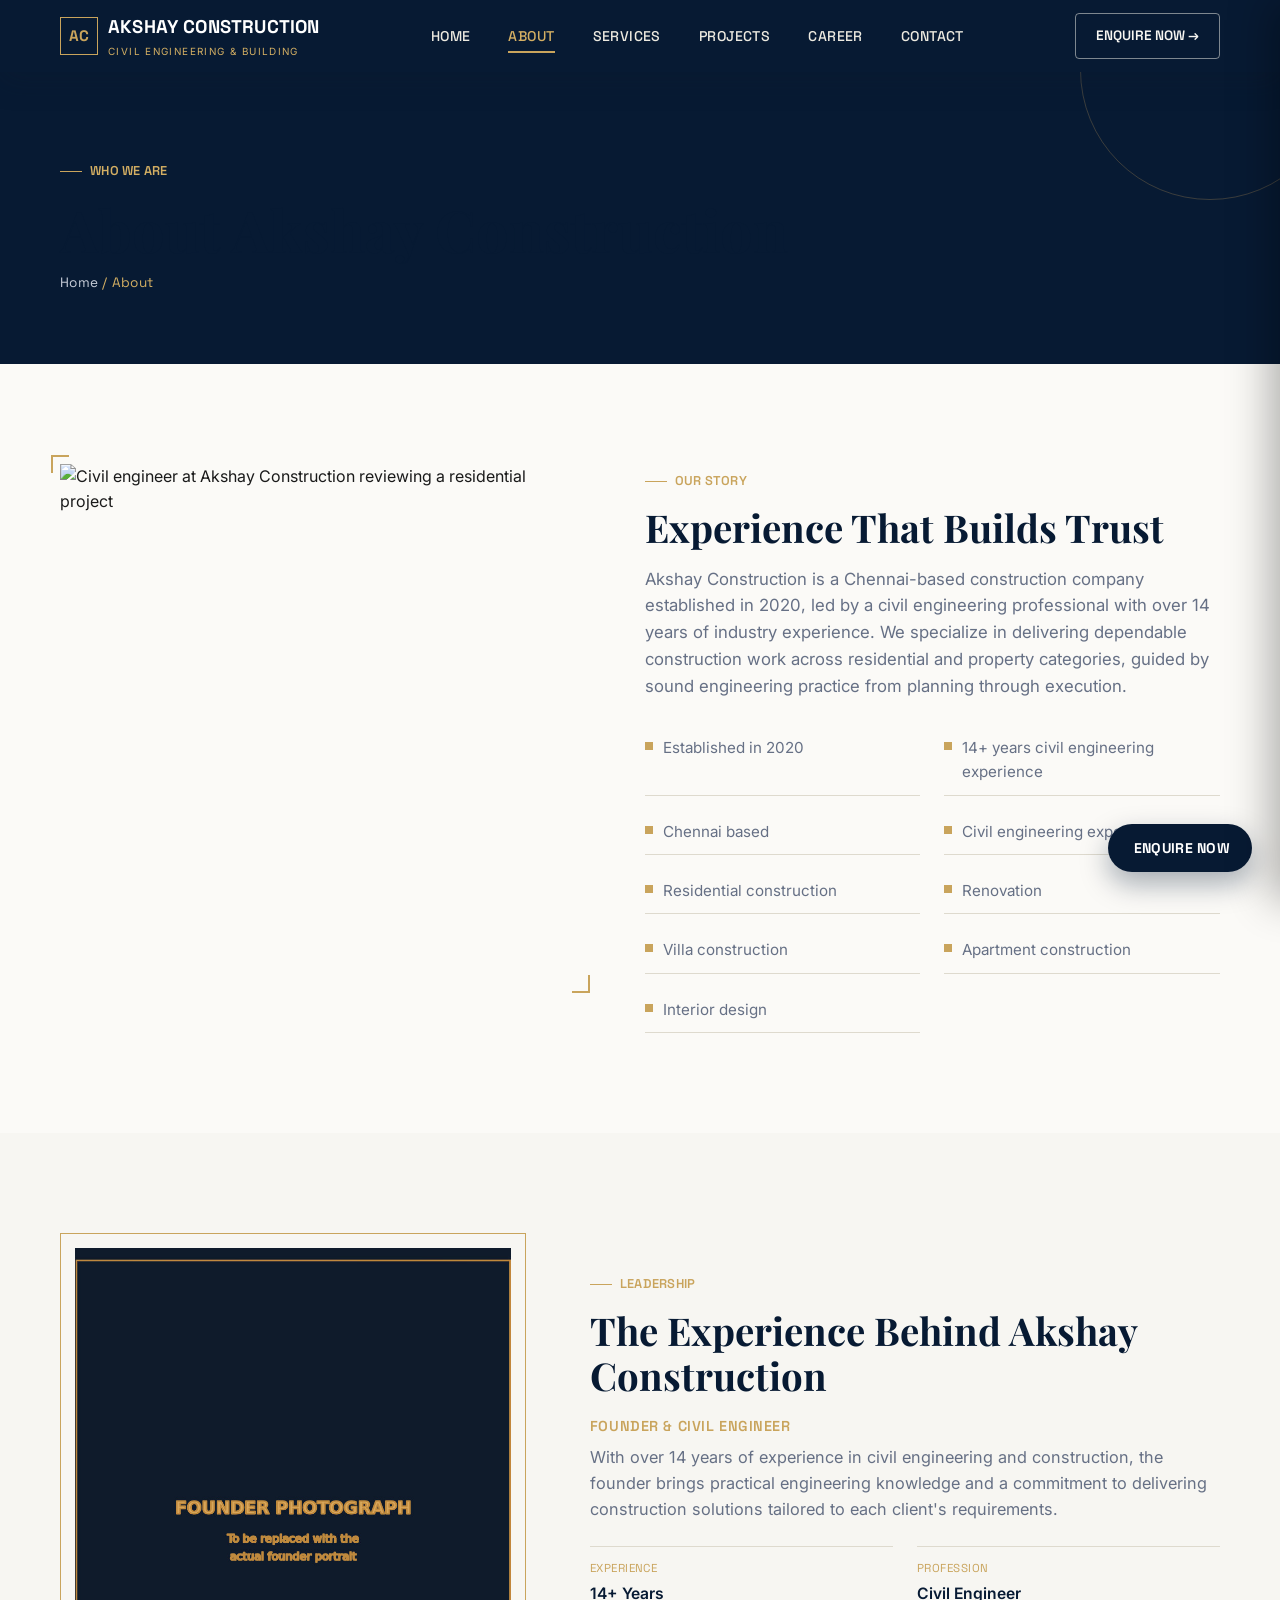
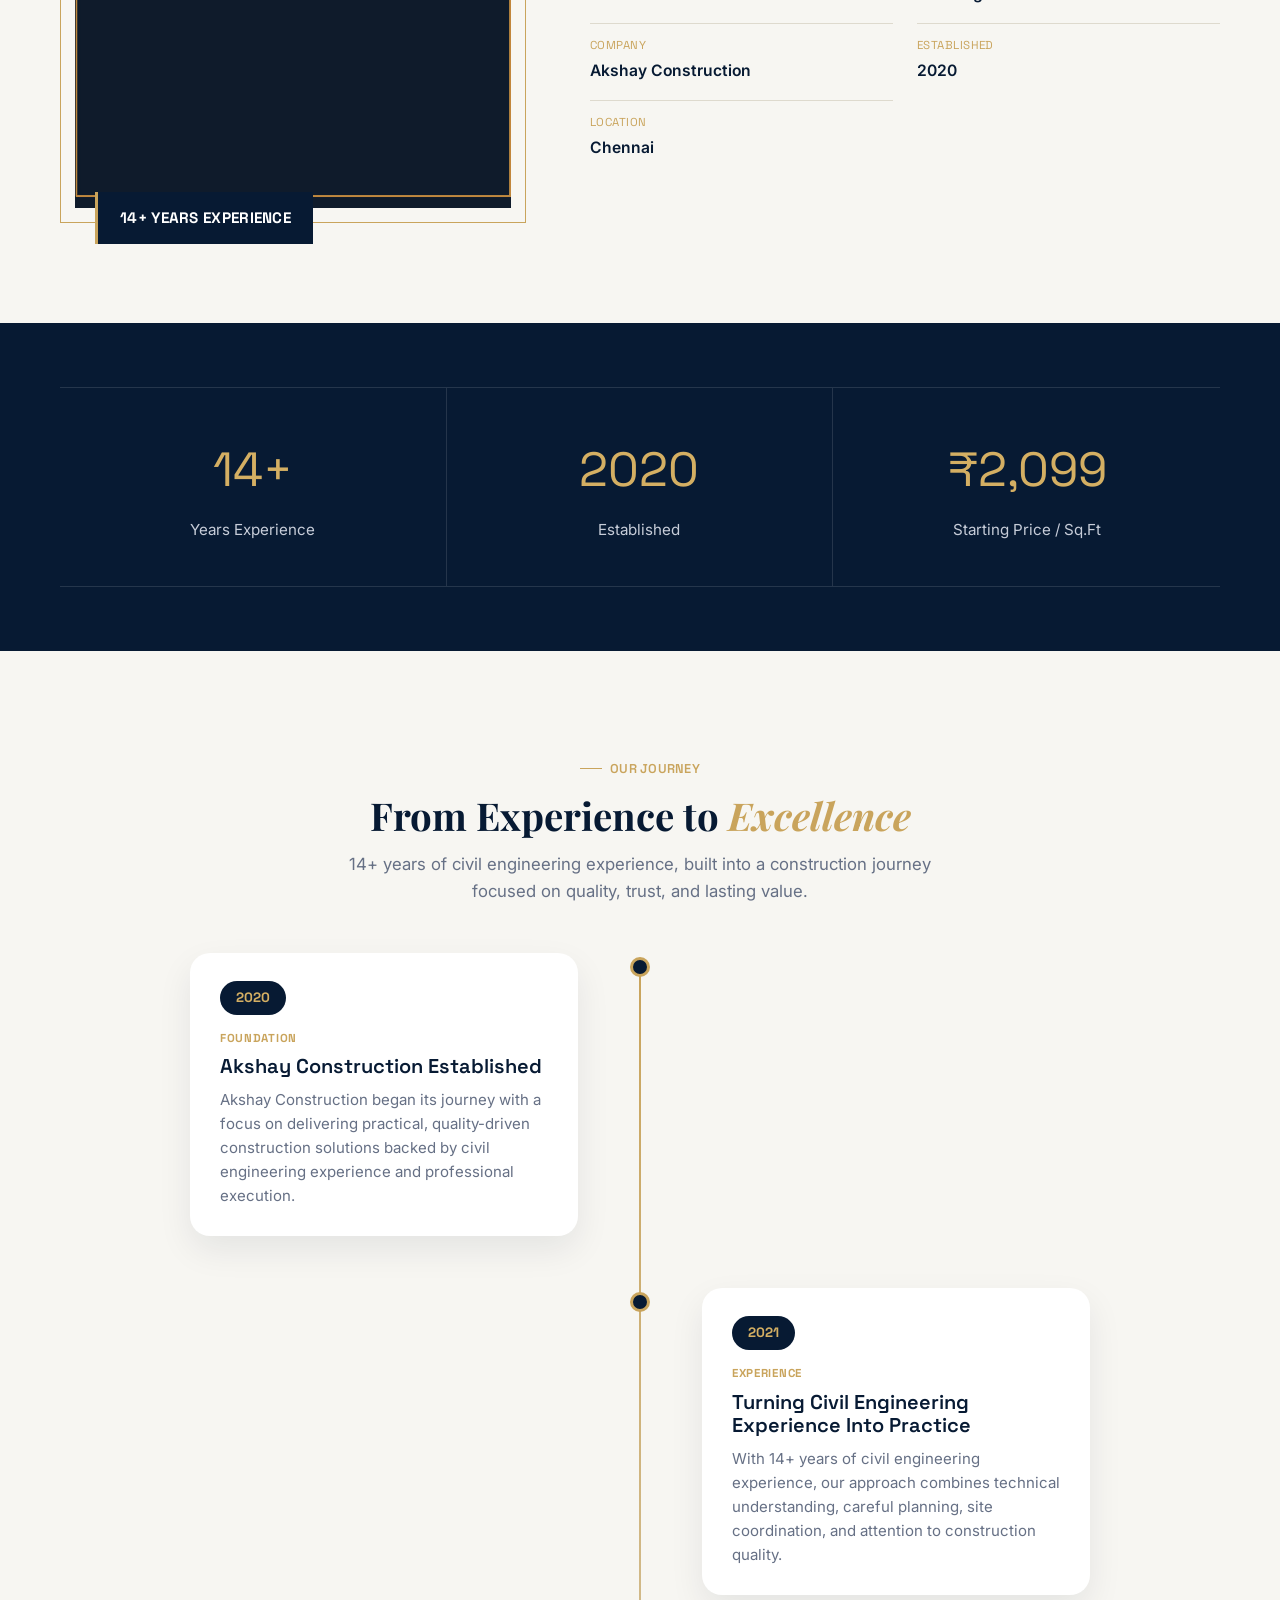
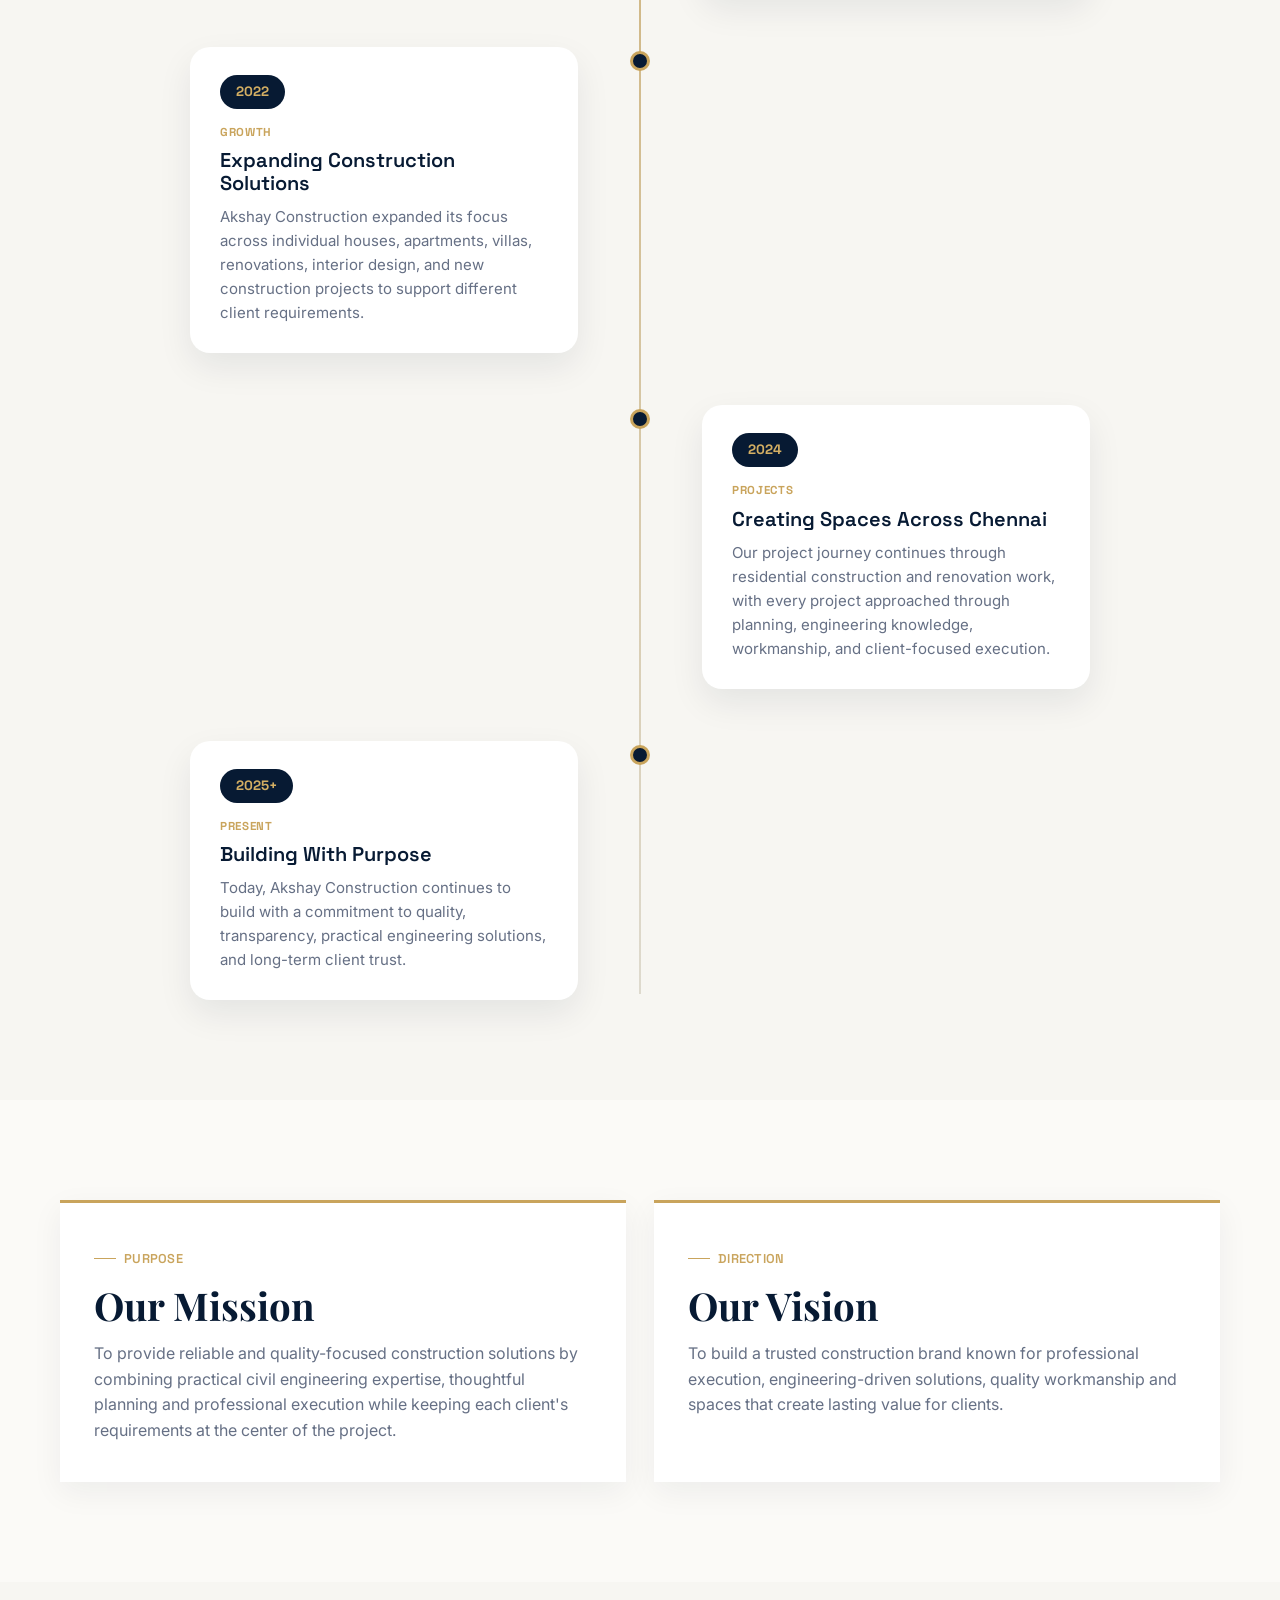
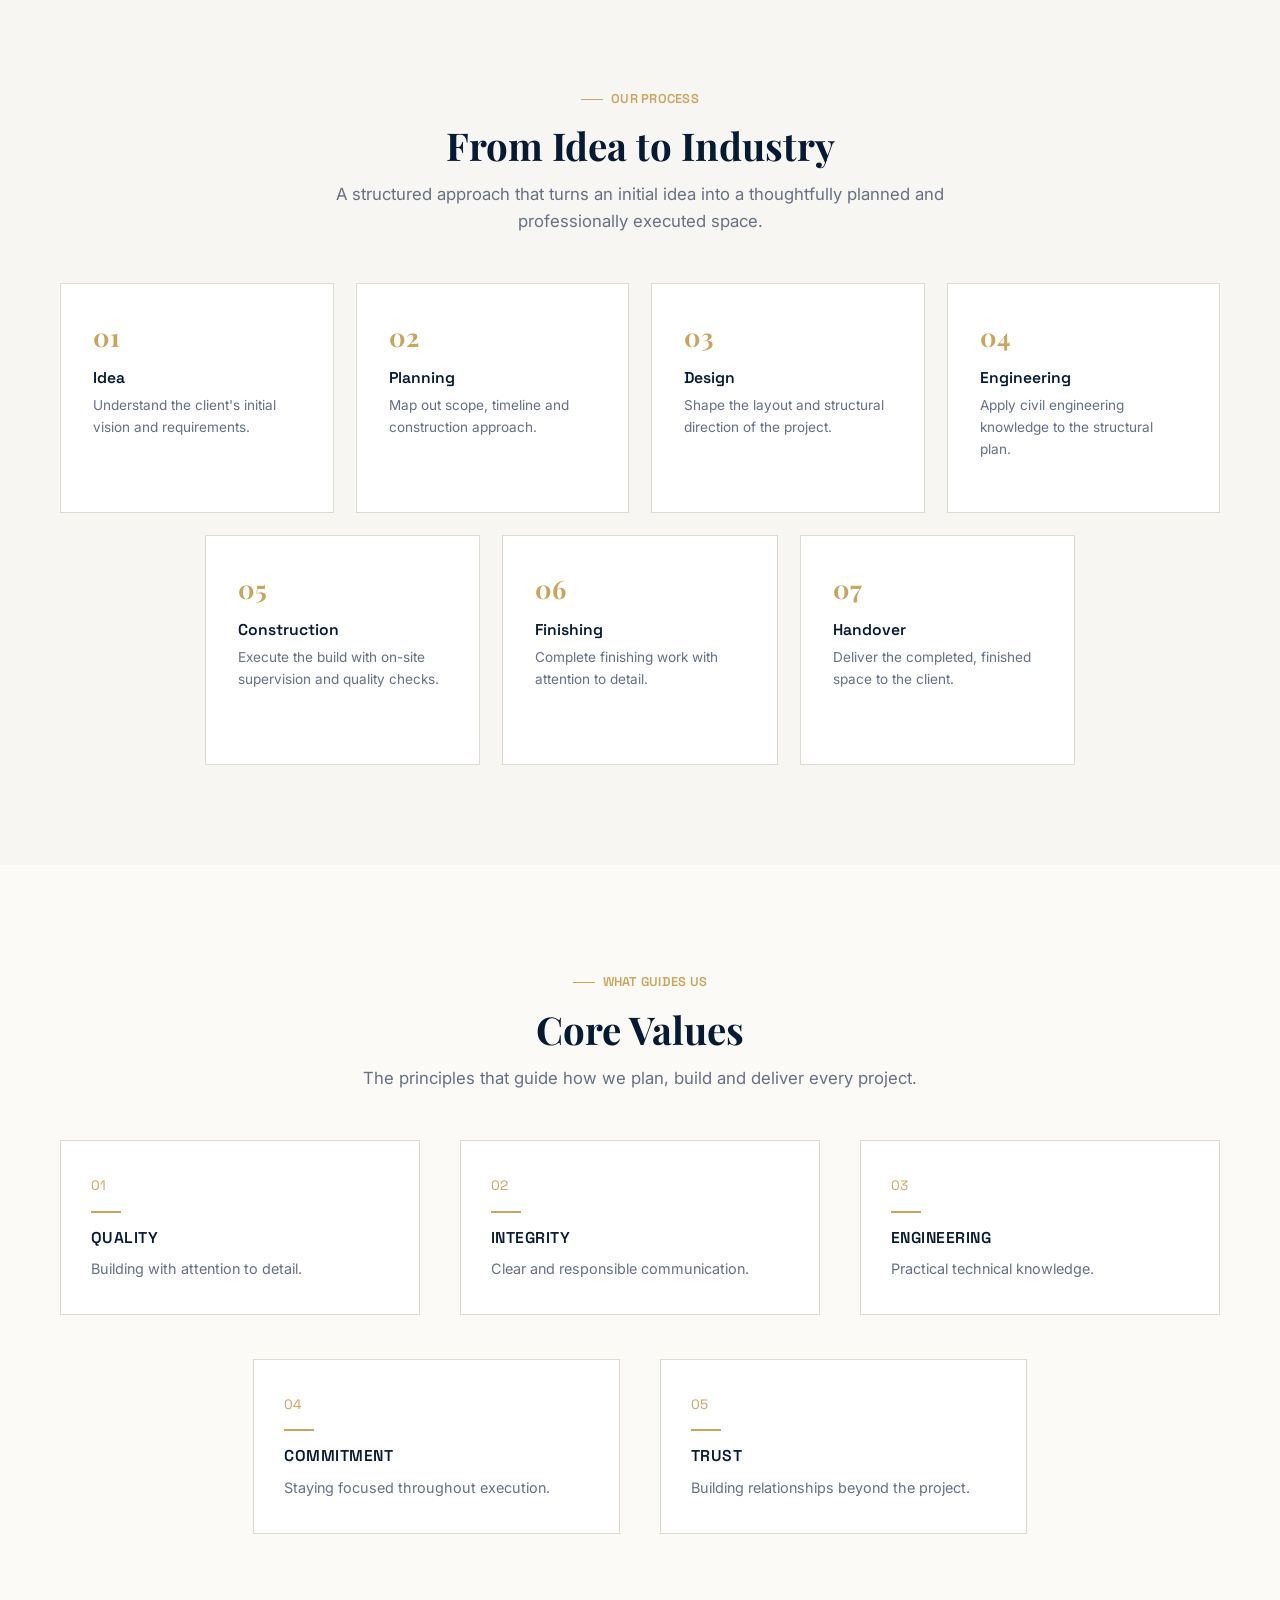
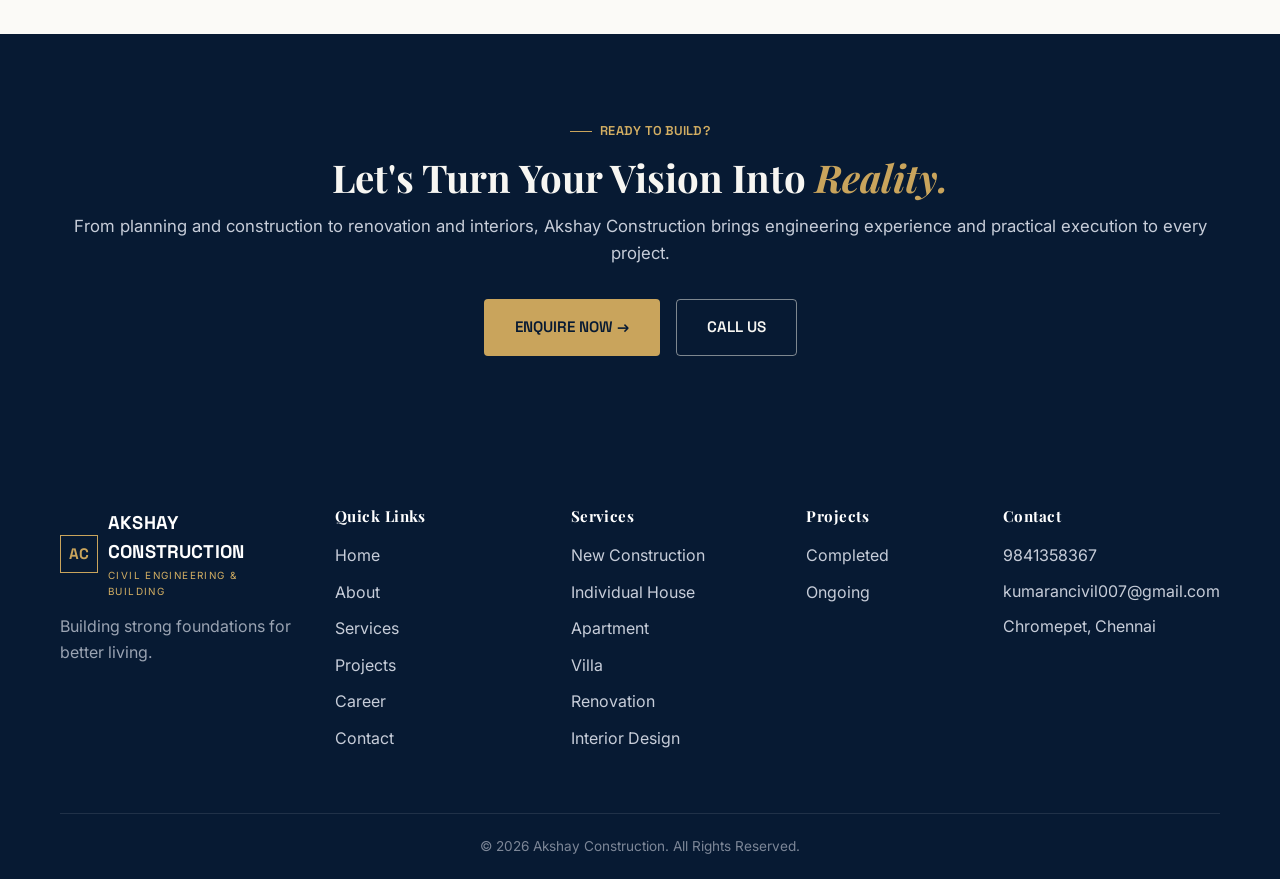
==== commit 5fcfbebb: "Update latest fixed website" ====
--- a/about.html
+++ b/about.html
@@ -219,11 +219,13 @@
       <h2>From Idea to Industry</h2>
       <p>A structured approach that turns an initial idea into a thoughtfully planned and professionally executed space.</p>
     </div>
-    <div class="idea-track">
+    <div class="idea-row idea-row-top">
       <div class="idea-step reveal"><span class="idea-num">01</span><h3>Idea</h3><p>Understand the client's initial vision and requirements.</p></div>
       <div class="idea-step reveal"><span class="idea-num">02</span><h3>Planning</h3><p>Map out scope, timeline and construction approach.</p></div>
       <div class="idea-step reveal"><span class="idea-num">03</span><h3>Design</h3><p>Shape the layout and structural direction of the project.</p></div>
       <div class="idea-step reveal"><span class="idea-num">04</span><h3>Engineering</h3><p>Apply civil engineering knowledge to the structural plan.</p></div>
+    </div>
+    <div class="idea-row idea-row-bottom">
       <div class="idea-step reveal"><span class="idea-num">05</span><h3>Construction</h3><p>Execute the build with on-site supervision and quality checks.</p></div>
       <div class="idea-step reveal"><span class="idea-num">06</span><h3>Finishing</h3><p>Complete finishing work with attention to detail.</p></div>
       <div class="idea-step reveal"><span class="idea-num">07</span><h3>Handover</h3><p>Deliver the completed, finished space to the client.</p></div>
@@ -235,15 +237,18 @@
 <section class="section">
   <div class="container">
     <div class="section-head center reveal">
-      <span class="tag">WHAT GUIDES US</span>
+      <span class="tag" style="justify-content:center;">WHAT GUIDES US</span>
       <h2>Core Values</h2>
-    </div>
-    <div class="values-grid">
-      <div class="value-card reveal"><h3>QUALITY</h3><p>Building with attention to detail.</p></div>
-      <div class="value-card reveal"><h3>INTEGRITY</h3><p>Clear and responsible communication.</p></div>
-      <div class="value-card reveal"><h3>ENGINEERING</h3><p>Practical technical knowledge.</p></div>
-      <div class="value-card reveal"><h3>COMMITMENT</h3><p>Staying focused throughout execution.</p></div>
-      <div class="value-card reveal"><h3>TRUST</h3><p>Building relationships beyond the project.</p></div>
+      <p>The principles that guide how we plan, build and deliver every project.</p>
+    </div>
+    <div class="values-row values-row-top">
+      <div class="value-card reveal"><span class="value-num">01</span><span class="value-line"></span><h3>Quality</h3><p>Building with attention to detail.</p></div>
+      <div class="value-card reveal"><span class="value-num">02</span><span class="value-line"></span><h3>Integrity</h3><p>Clear and responsible communication.</p></div>
+      <div class="value-card reveal"><span class="value-num">03</span><span class="value-line"></span><h3>Engineering</h3><p>Practical technical knowledge.</p></div>
+    </div>
+    <div class="values-row values-row-bottom">
+      <div class="value-card reveal"><span class="value-num">04</span><span class="value-line"></span><h3>Commitment</h3><p>Staying focused throughout execution.</p></div>
+      <div class="value-card reveal"><span class="value-num">05</span><span class="value-line"></span><h3>Trust</h3><p>Building relationships beyond the project.</p></div>
     </div>
   </div>
 </section>
--- a/css/global.css
+++ b/css/global.css
@@ -30,7 +30,7 @@
   --font-body:'Inter', sans-serif;
 
   /* ---- Layout ---- */
-  --container:1200px;
+  --container:1320px;
   --radius-s:4px;
   --radius-m:8px;
   --nav-h:84px;
@@ -54,11 +54,18 @@
 button{ font-family:inherit; cursor:pointer; }
 input,textarea,select{ font-family:inherit; font-size:1rem; }
 
+/* Global alignment system: every section shares this one container so
+   content width, left/right margins and heading widths line up across
+   the whole site (Client Stories, Career, Process, Values, Why Us…). */
 .container{
-  width:100%;
-  max-width:var(--container);
-  margin:0 auto;
-  padding:0 28px;
+  width:min(100% - 120px, var(--container));
+  margin-inline:auto;
+}
+@media (max-width: 1024px){
+  .container{ width:min(100% - 64px, 1200px); }
+}
+@media (max-width: 767px){
+  .container{ width:min(100% - 32px, 1200px); }
 }
 
 h1,h2,h3,h4{
@@ -108,22 +115,24 @@
 }
 .tag.on-dark{ color:var(--gold-light); }
 
-.section{ padding:96px 0; }
-.section--tight{ padding:64px 0; }
+.section{ padding-block:100px; }
+.section--tight{ padding-block:64px; }
 .section--dark{ background:var(--navy-900); color:var(--off-white); }
 .section--dark h2, .section--dark h3{ color:var(--off-white); }
 .section--alt{ background:var(--off-white); }
 
-/* Mobile spacing audit: content sections use generous desktop padding
-   (90-96px) that reads as excessive on small screens. Scale it down
-   consistently instead of relying on the desktop rhythm everywhere. */
+/* Consistent vertical rhythm across the whole site — desktop / tablet / mobile. */
+@media (max-width: 1024px){
+  .section{ padding-block:80px; }
+  .section--tight{ padding-block:52px; }
+}
 @media (max-width: 767px){
-  .section{ padding:56px 0; }
-  .section--tight{ padding:40px 0; }
+  .section{ padding-block:60px; }
+  .section--tight{ padding-block:40px; }
   .section-head{ margin-bottom:32px; }
   .page-hero{ padding:calc(var(--nav-h) + 40px) 0 44px; }
-  .pricing-cta{ padding:56px 0; }
-  .final-cta{ padding:52px 0; }
+  .pricing-cta{ padding-block:56px; }
+  .final-cta{ padding-block:52px; }
 }
 
 .section-head{
@@ -213,7 +222,6 @@
   display:flex;
   align-items:center;
   justify-content:space-between;
-  width:100%;
 }
 .navbar.is-scrolled{
   background:var(--navy-900);
@@ -228,6 +236,7 @@
   display:flex;
   align-items:center;
   gap:10px;
+  flex-shrink:0;
   font-family:var(--font-head);
   font-weight:700;
   font-size:1.15rem;
@@ -257,6 +266,8 @@
   display:flex;
   align-items:center;
   gap:38px;
+  flex-shrink:0;
+  white-space:nowrap;
 }
 .nav-links a{
   font-family:var(--font-head);
@@ -279,7 +290,7 @@
 .nav-links a.active::after{ width:100%; }
 .nav-links a.active{ color:var(--gold-light); }
 
-.nav-cta{ display:flex; align-items:center; gap:14px; }
+.nav-cta{ display:flex; align-items:center; gap:14px; flex-shrink:0; white-space:nowrap; }
 
 .hamburger{
   display:none;
@@ -845,23 +856,149 @@
 }
 
 /* ---------------------------------------------------------
-   Client Values — editorial numbered grid (shared, Home page)
-   5 items on a 3-column grid: row 2 naturally leaves one cell
-   empty (col 3), but because each item is plain text on a thin
-   top rule — not a bordered card — that space simply reads as
-   breathing room, never as an accidental empty box.
-   --------------------------------------------------------- */
-.values-grid{
+   Client Reviews — real-review-ready grid + empty state.
+   Populated from `clientReviews` in js/global.js. When that array
+   is empty (no verified reviews supplied yet) a tasteful notice is
+   shown instead of fabricated testimonials.
+   --------------------------------------------------------- */
+.review-grid{
   display:grid;
   grid-template-columns:repeat(3, 1fr);
-  gap:44px 40px;
-  margin-top:8px;
-}
+  gap:28px;
+}
+.review-card{
+  background:#fff;
+  border:1px solid var(--line);
+  border-radius:14px;
+  padding:32px 30px;
+  box-shadow:0 12px 30px rgba(15,26,43,0.06);
+  display:flex;
+  flex-direction:column;
+  height:100%;
+}
+.review-stars{
+  color:var(--gold);
+  letter-spacing:2px;
+  font-size:0.95rem;
+  margin-bottom:18px;
+}
+.review-mark{
+  font-family:var(--font-display);
+  font-size:2.6rem;
+  line-height:1;
+  color:var(--gold);
+  margin-bottom:6px;
+}
+.review-text{
+  color:var(--ink);
+  font-size:1rem;
+  line-height:1.7;
+  flex:1;
+  margin-bottom:22px;
+}
+.review-foot{
+  border-top:1px solid var(--line);
+  padding-top:16px;
+}
+.review-name{
+  font-family:var(--font-head);
+  font-weight:600;
+  font-size:0.92rem;
+  color:var(--navy-900);
+  letter-spacing:0.02em;
+}
+.review-location{ color:var(--ink-soft); font-size:0.85rem; margin-top:2px; }
+
+.review-empty{
+  grid-column:1 / -1;
+  text-align:center;
+  padding:56px 40px;
+  border:1px dashed var(--line);
+  border-radius:14px;
+  background:#fff;
+  display:flex;
+  flex-direction:column;
+  align-items:center;
+  gap:14px;
+}
+.review-empty-lead{
+  font-family:var(--font-display);
+  font-style:italic;
+  font-size:1.2rem;
+  color:var(--ink-soft);
+  max-width:560px;
+  line-height:1.6;
+}
+.review-empty-sub{
+  color:var(--ink-soft);
+  font-size:0.92rem;
+  margin-bottom:6px;
+}
+.review-project{ color:var(--ink-soft); font-size:0.78rem; margin-top:4px; text-transform:uppercase; letter-spacing:0.04em; }
+
+@media (min-width: 768px) and (max-width: 1024px){
+  .review-grid{ grid-template-columns:repeat(2, 1fr); }
+}
+@media (max-width: 767px){
+  .review-grid{ grid-template-columns:1fr; }
+}
+
+/* ---------------------------------------------------------
+   Career CTA — premium navy/gold split panel
+   --------------------------------------------------------- */
+.career-cta{ background:var(--navy-900); border-top:2px solid var(--gold); }
+.career-cta-inner{
+  display:grid;
+  grid-template-columns:1.15fr 0.85fr;
+  border:1px solid rgba(255,255,255,0.14);
+  min-height:360px;
+}
+.career-cta-text{
+  padding:64px 60px;
+  display:flex;
+  flex-direction:column;
+  justify-content:center;
+}
+.career-cta-text .tag{ color:var(--gold); }
+.career-cta-text h2{ color:#fff; margin-bottom:16px; }
+.career-cta-text p{ color:#C7CDD9; font-size:1.05rem; margin-bottom:28px; max-width:440px; }
+.career-cta-visual{
+  position:relative;
+  background:linear-gradient(160deg, var(--navy-800), var(--navy-900));
+  border-left:1px solid rgba(255,255,255,0.14);
+  min-height:280px;
+  overflow:hidden;
+}
+.career-cta-visual svg{ position:absolute; inset:0; width:100%; height:100%; }
+
+@media (max-width: 1024px){
+  .career-cta-text{ padding:52px 44px; }
+}
+@media (max-width: 767px){
+  .career-cta-inner{ grid-template-columns:1fr; min-height:auto; }
+  .career-cta-visual{ min-height:200px; border-left:none; border-bottom:1px solid rgba(255,255,255,0.14); order:-1; }
+  .career-cta-text{ padding:40px 28px; text-align:left; }
+  .career-cta-text .btn-row{ justify-content:flex-start; }
+}
+
+/* ---------------------------------------------------------
+   Value card — used by the Core Values section (about.html),
+   rendered inside .values-row-top / .values-row-bottom (see
+   css/about.css for the 3+2 grid wrappers). Full bordered card
+   with a subtle hover lift, rather than plain text on a rule,
+   so the section reads as premium rather than empty.
+   --------------------------------------------------------- */
 .value-card{
   text-align:left;
-  padding-top:26px;
-  background:transparent;
-  border-top:1px solid var(--line);
+  padding:34px 30px;
+  background:#fff;
+  border:1px solid var(--line);
+  transition:transform .25s ease, border-color .25s ease, box-shadow .25s ease;
+}
+.value-card:hover{
+  transform:translateY(-4px);
+  border-color:var(--gold);
+  box-shadow:0 16px 34px rgba(15,26,43,0.08);
 }
 .value-num{
   display:block;
@@ -885,12 +1022,6 @@
   margin-bottom:10px;
 }
 .value-card p{ color:var(--ink-soft); font-size:0.9rem; line-height:1.6; }
-
-@media (max-width: 767px){
-  .values-grid{ grid-template-columns:1fr; gap:0; margin-top:16px; }
-  .value-card{ padding-block:24px; border-top:1px solid var(--line); }
-  .value-card:first-child{ border-top:none; padding-top:0; }
-}
 
 :focus-visible{ outline:2px solid var(--gold); outline-offset:2px; }
 
--- a/css/about.css
+++ b/css/about.css
@@ -136,17 +136,23 @@
 @media (max-width: 760px){ .mv-grid{ grid-template-columns:1fr; } }
 
 /* ---- From Idea to Industry ---- */
-.idea-track{
-  display:grid;
-  grid-template-columns:repeat(auto-fit, minmax(170px, 1fr));
-  gap:22px;
+/* Deliberate 4 + 3 composition (7 steps): two row wrappers so the
+   bottom row's 3 cards center under the top row instead of the last
+   card being isolated alone with a large empty area beside it. */
+.idea-row{ display:grid; gap:22px; }
+.idea-row-top{ grid-template-columns:repeat(4, 1fr); }
+.idea-row-bottom{
+  grid-template-columns:repeat(3, minmax(0, 1fr));
+  max-width:75%;
+  margin:22px auto 0;
 }
 .idea-step{
   text-align:left;
-  padding:24px 20px;
+  padding:32px;
   background:#fff;
   border:1px solid var(--line);
   position:relative;
+  min-height:230px;
 }
 .idea-step .idea-num{
   font-family:var(--font-display);
@@ -157,4 +163,32 @@
   margin-bottom:12px;
 }
 .idea-step h3{ font-size:0.98rem; margin-bottom:8px; }
-.idea-step p{ color:var(--ink-soft); font-size:0.85rem; }+.idea-step p{ color:var(--ink-soft); font-size:0.85rem; }
+
+/* From Idea to Industry — tablet keeps 4/3 proportion at 2 columns
+   each so no card is ever isolated alone; mobile stacks one column. */
+@media (max-width: 1024px) and (min-width: 768px){
+  .idea-row-top{ grid-template-columns:repeat(2, 1fr); }
+  .idea-row-bottom{ grid-template-columns:repeat(2, 1fr); max-width:100%; }
+  .idea-row-bottom .idea-step:last-child{ grid-column:1 / -1; }
+}
+@media (max-width: 767px){
+  .idea-row-top, .idea-row-bottom{ grid-template-columns:1fr; max-width:100%; margin-top:16px; }
+  .idea-step{ min-height:auto; padding:26px 22px; }
+}
+
+/* Core Values — 3 + 2 centered composition, mirroring Why Choose Us. */
+.values-row{ display:grid; gap:44px 40px; }
+.values-row-top{ grid-template-columns:repeat(3, 1fr); }
+.values-row-bottom{
+  grid-template-columns:repeat(2, minmax(0, 1fr));
+  max-width:66.6667%;
+  margin:44px auto 0;
+}
+@media (max-width: 1024px) and (min-width: 768px){
+  .values-row-bottom{ max-width:100%; }
+}
+@media (max-width: 767px){
+  .values-row-top, .values-row-bottom{ grid-template-columns:1fr; gap:18px; max-width:100%; margin-top:8px; }
+  .value-card{ padding:28px 24px; }
+}
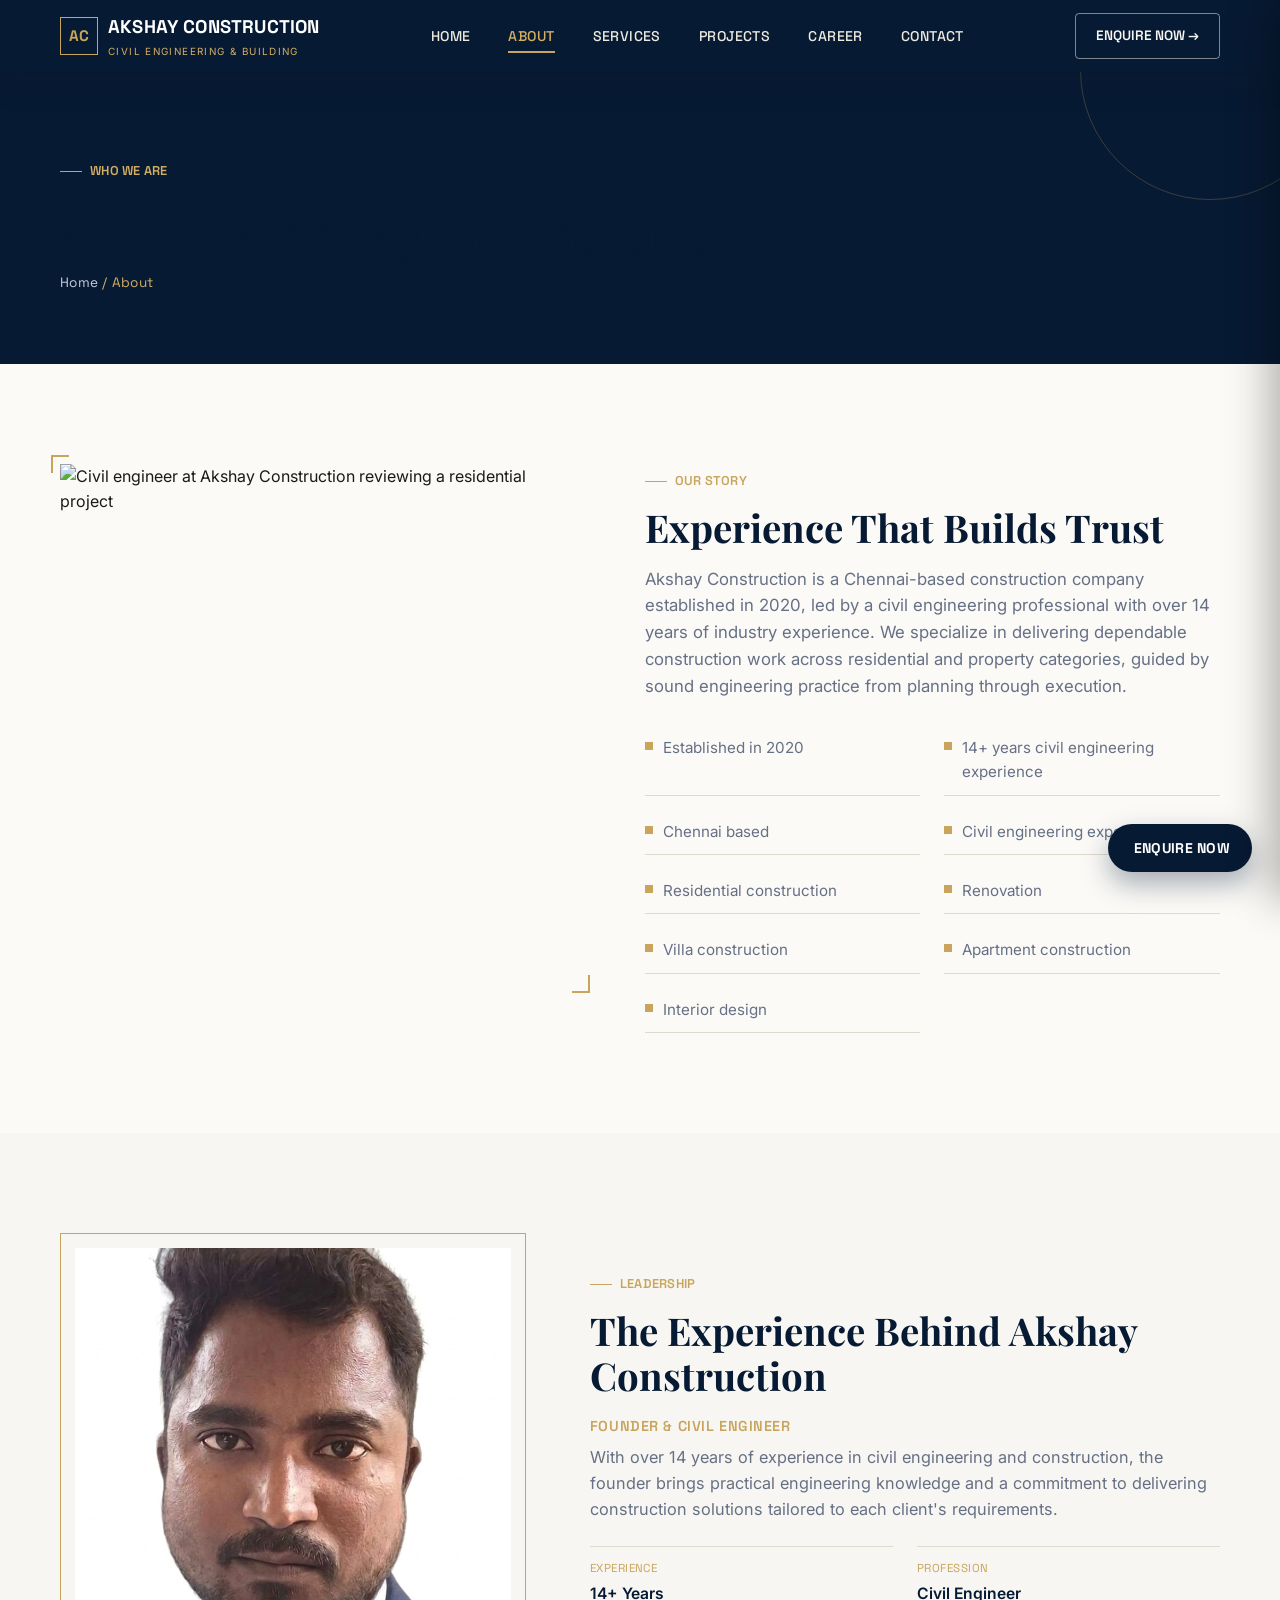
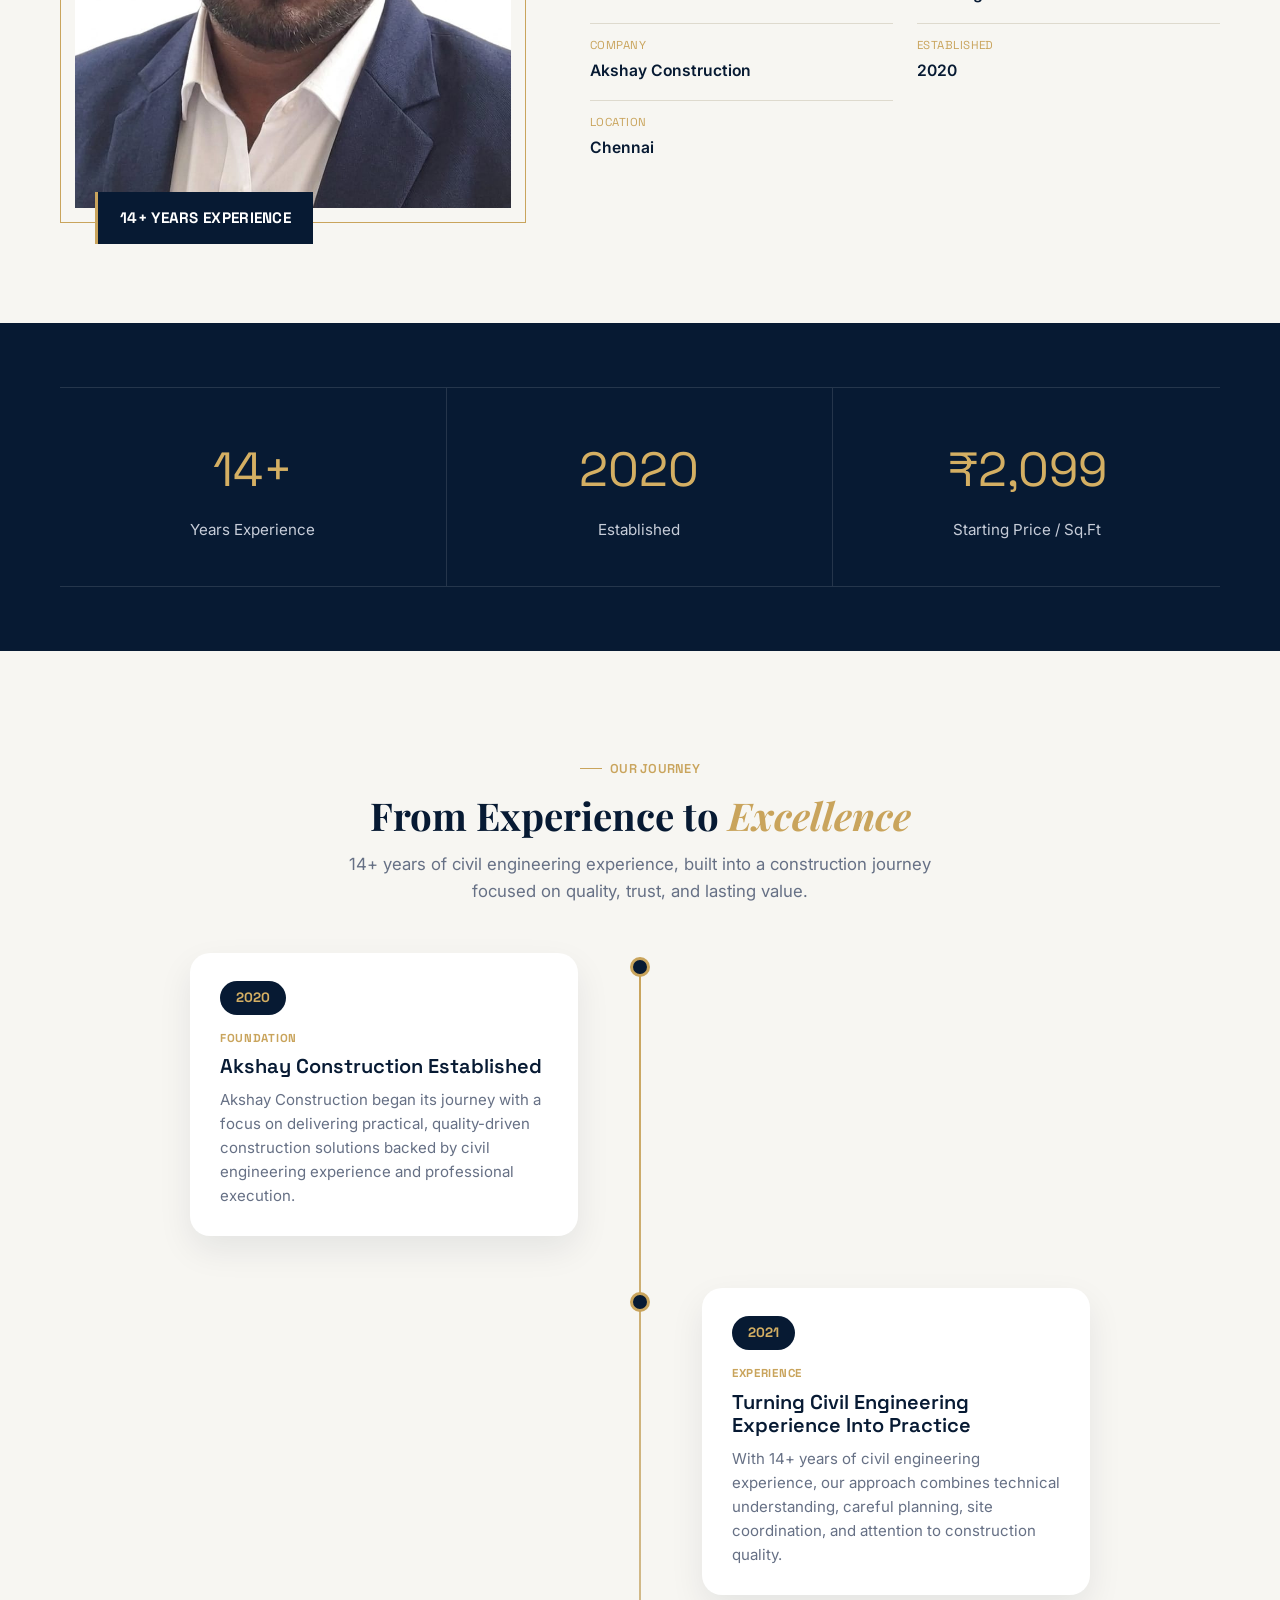
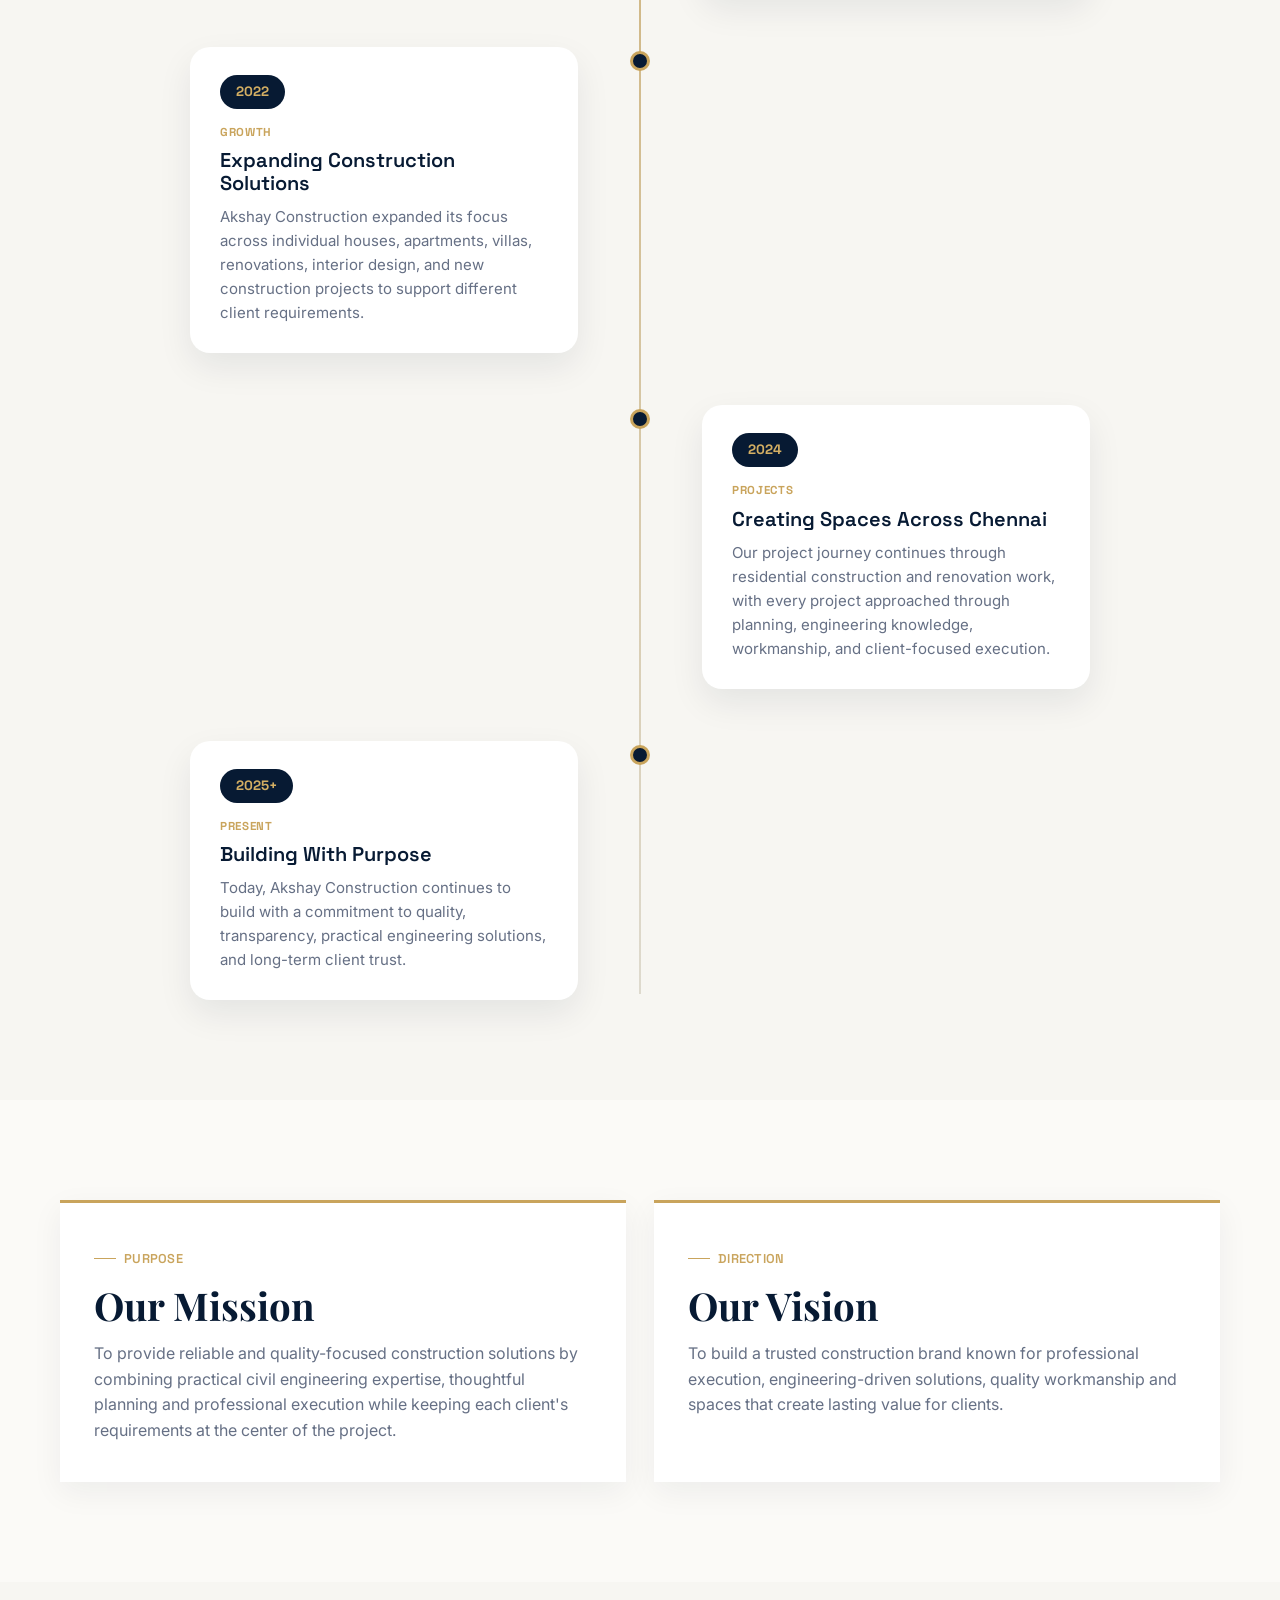
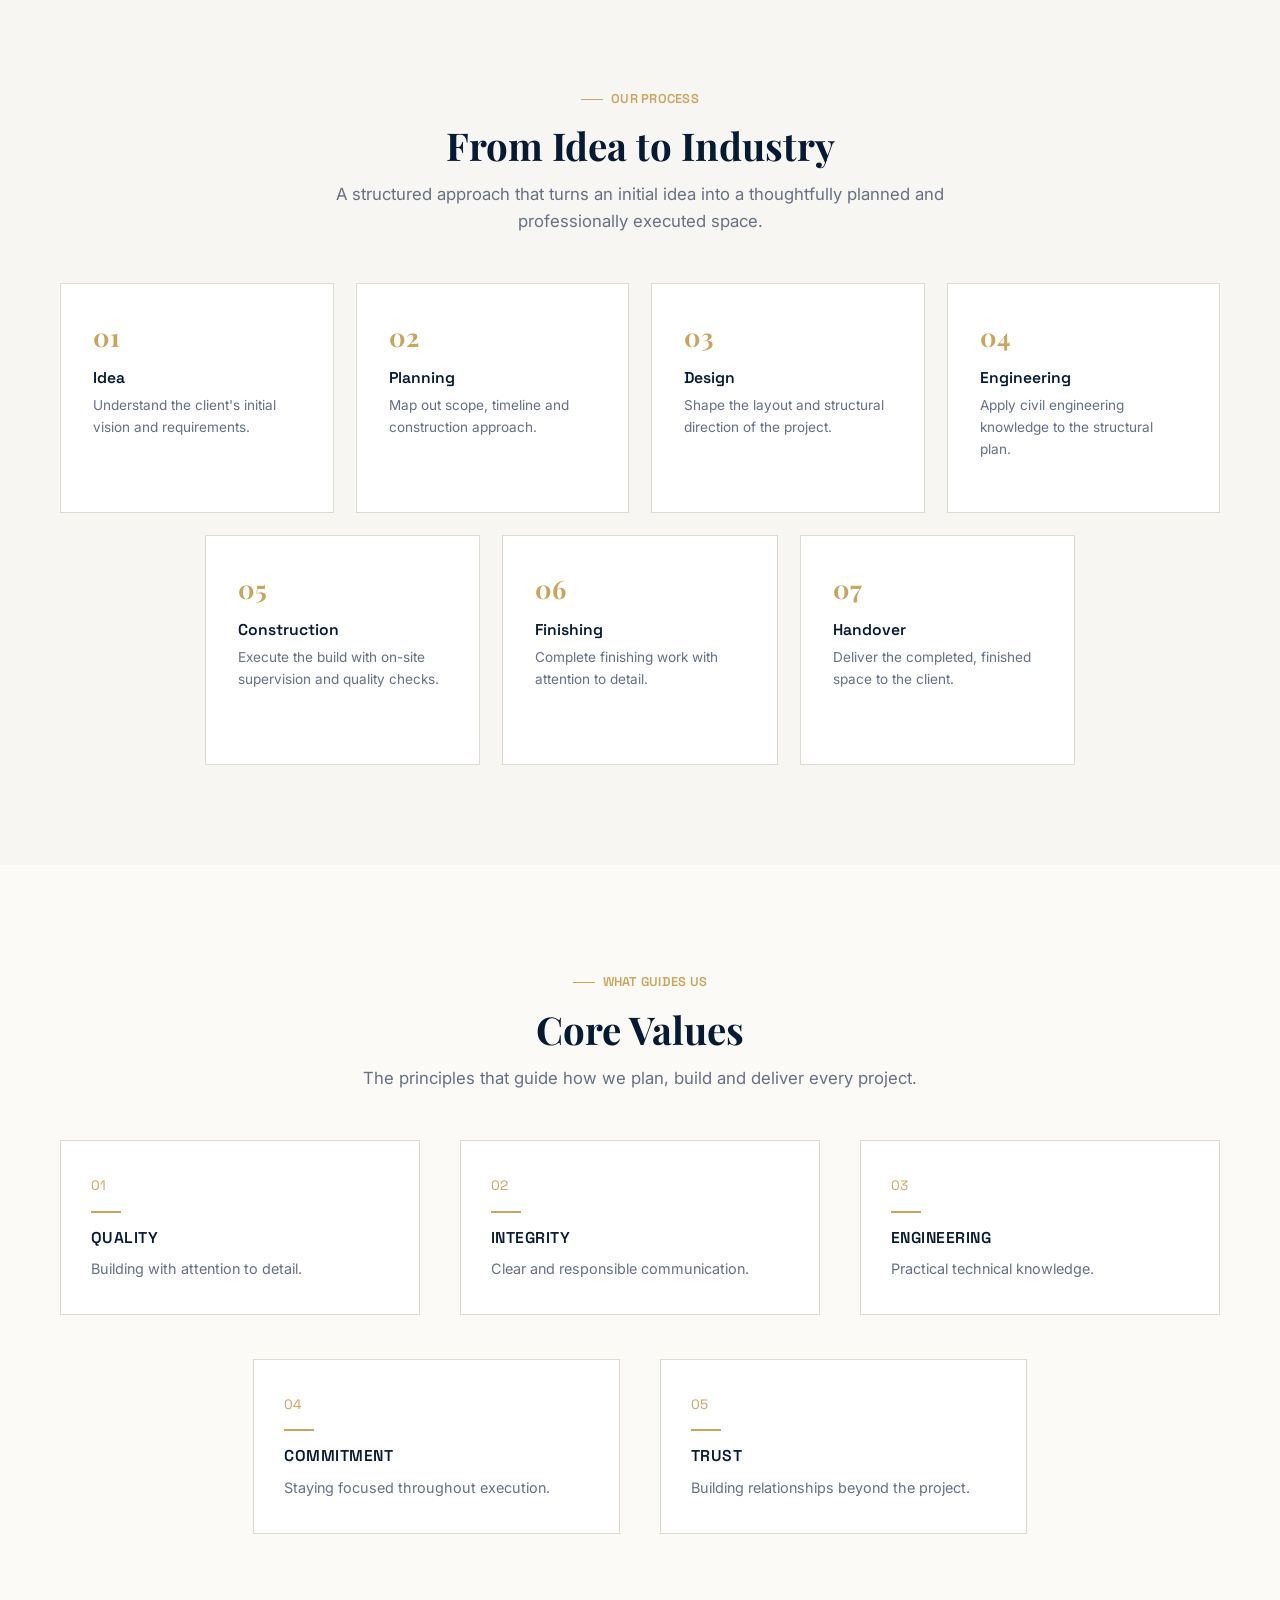
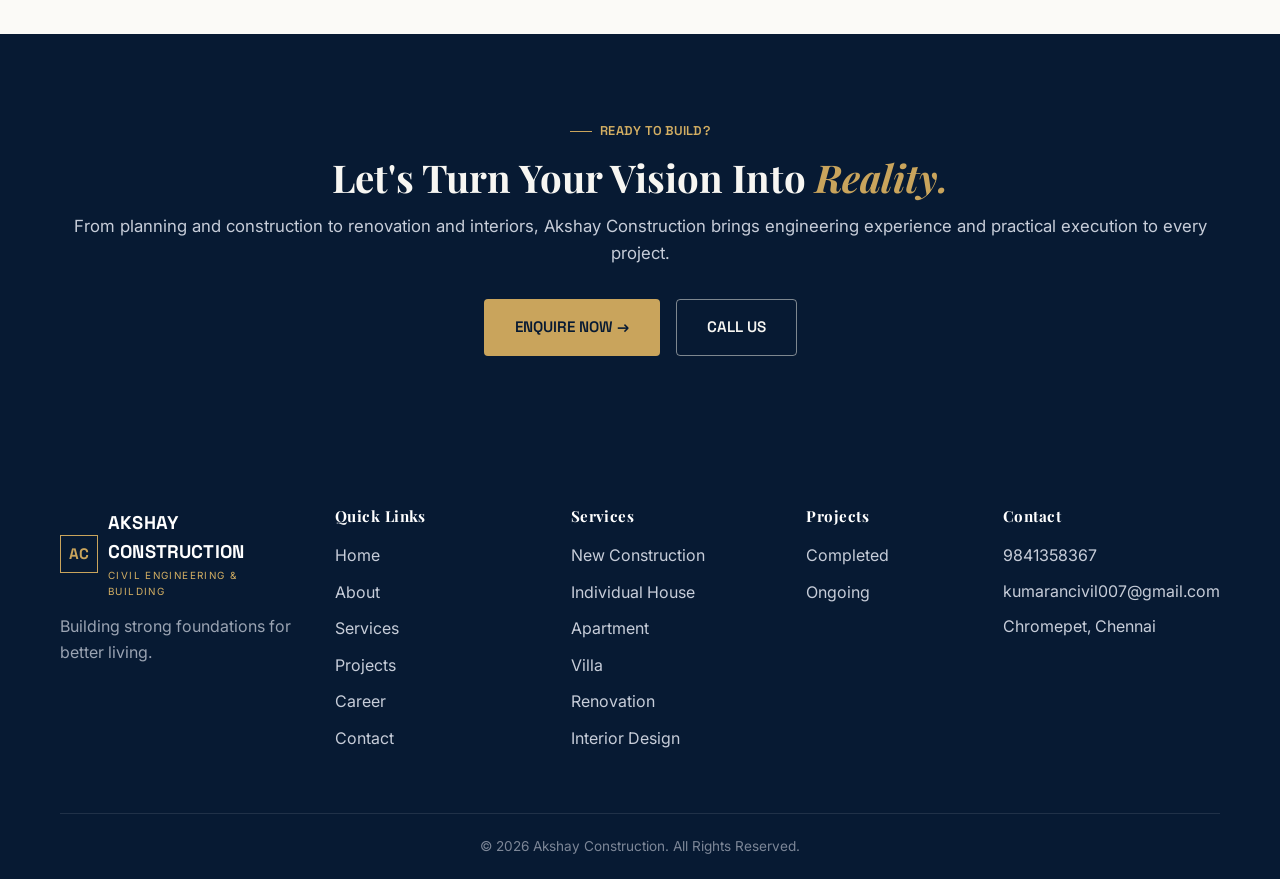
==== commit f7cffc65: "Update website" ====
--- a/about.html
+++ b/about.html
@@ -86,7 +86,7 @@
 <section class="section section--alt">
   <div class="container founder-section">
     <div class="founder-portrait-wrap reveal">
-      <img src="assets/images/founder/founder.jpg" alt="Founder and Civil Engineer of Akshay Construction" loading="lazy">
+      <img src="images/founder.jpeg" alt="Founder and Civil Engineer of Akshay Construction" loading="lazy">
       <div class="founder-badge">14+ YEARS EXPERIENCE</div>
     </div>
     <div class="founder-info reveal">
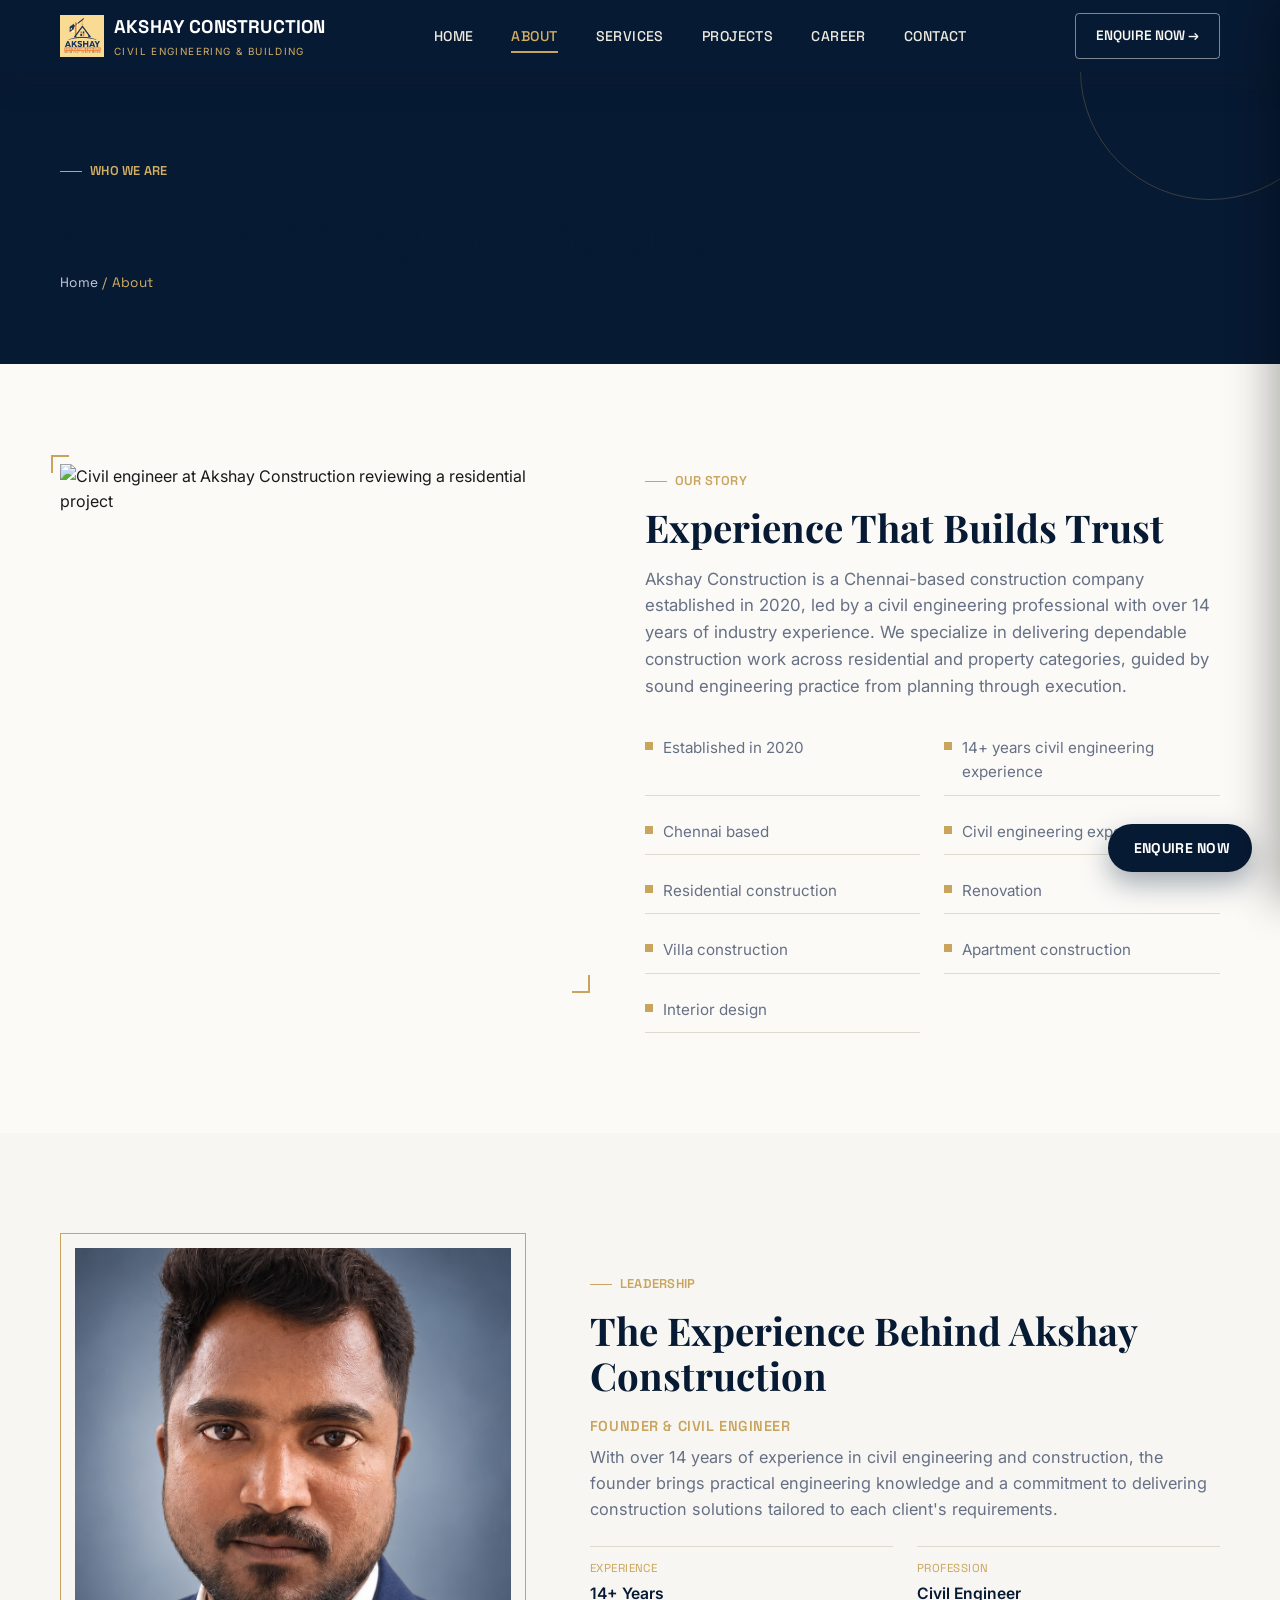
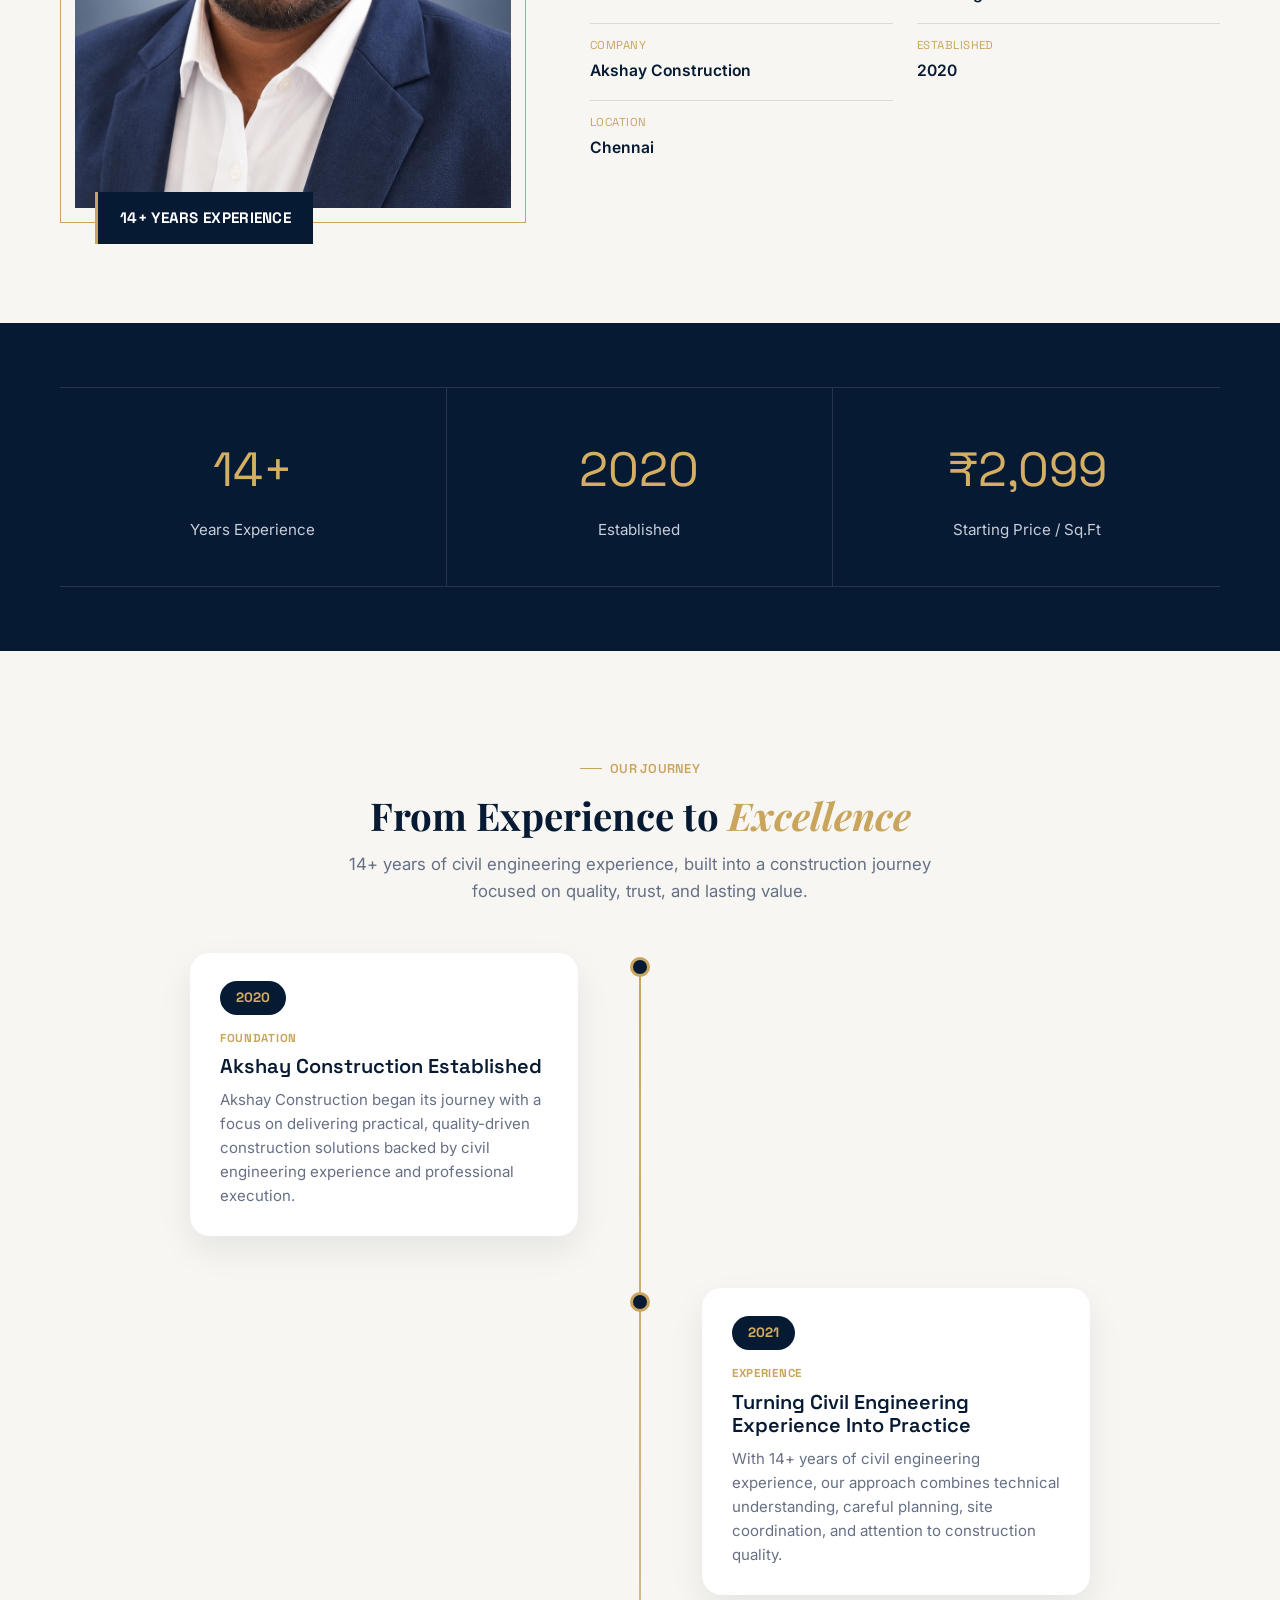
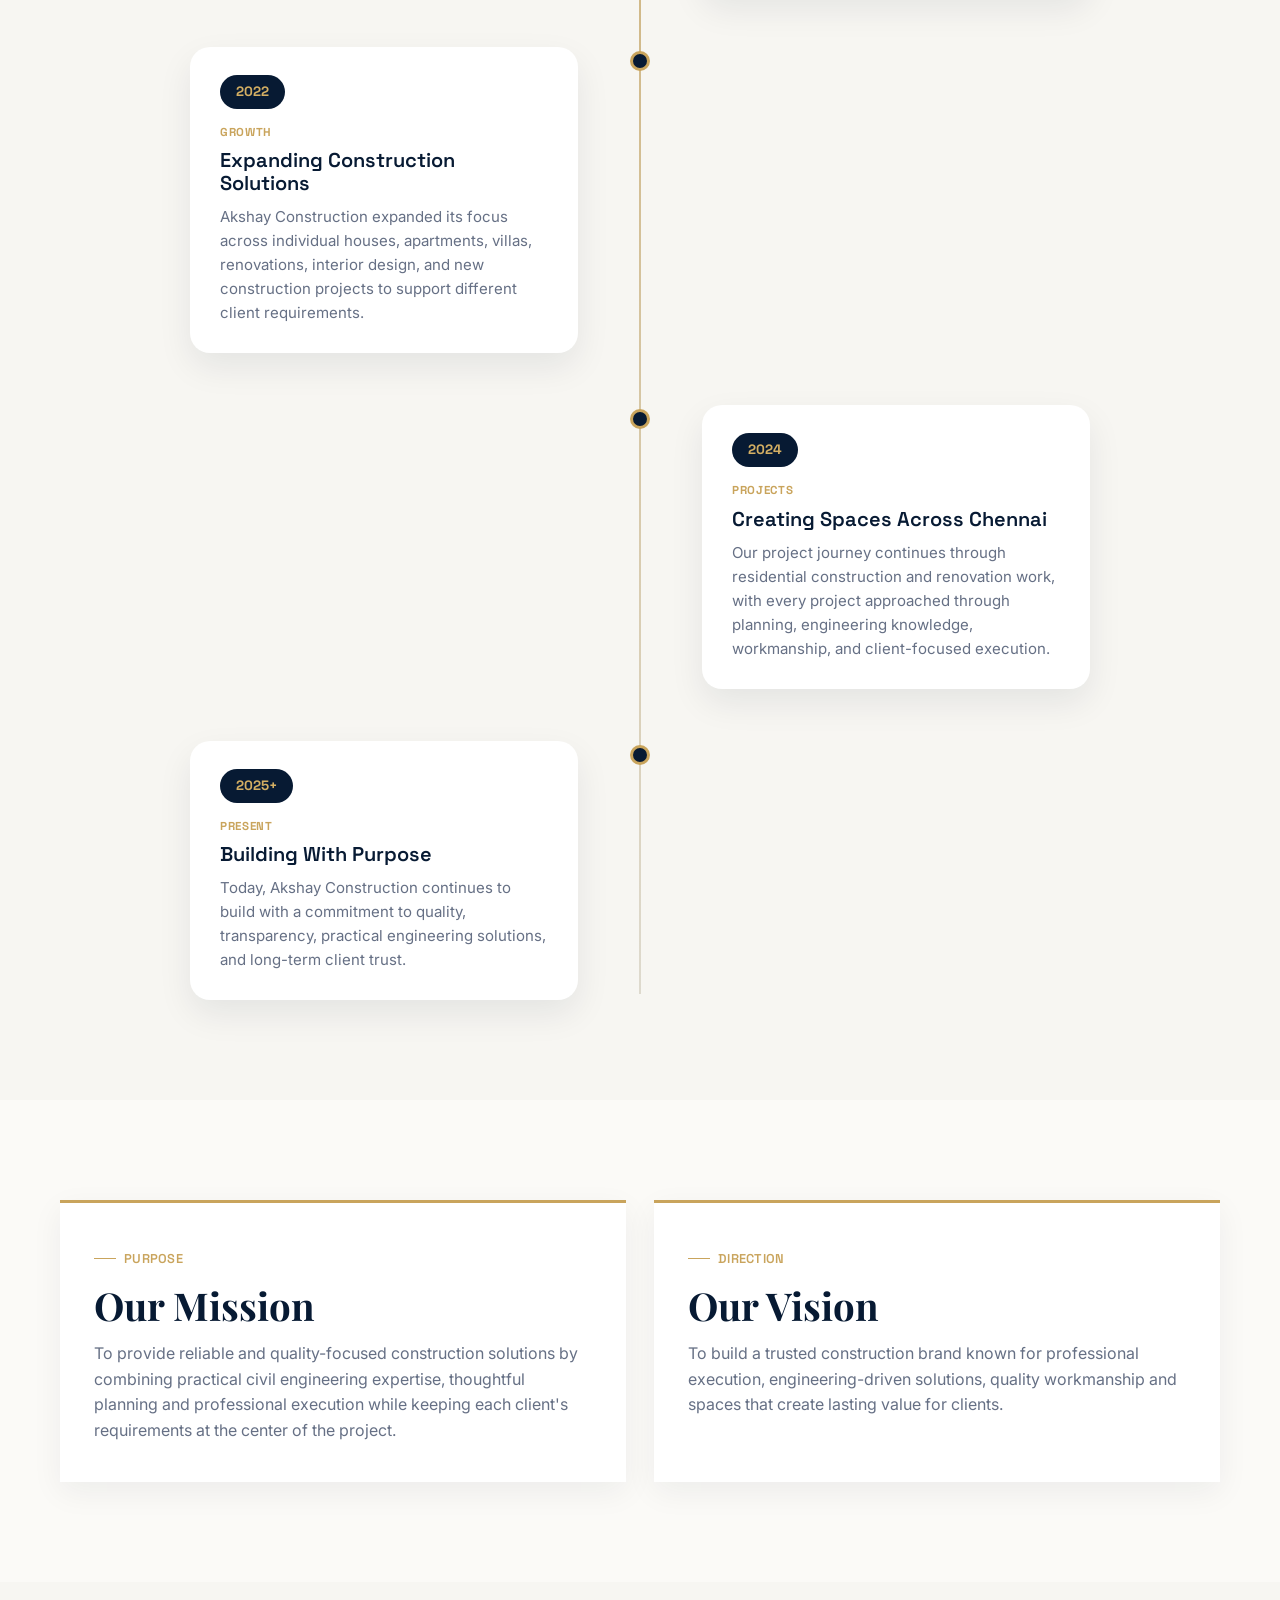
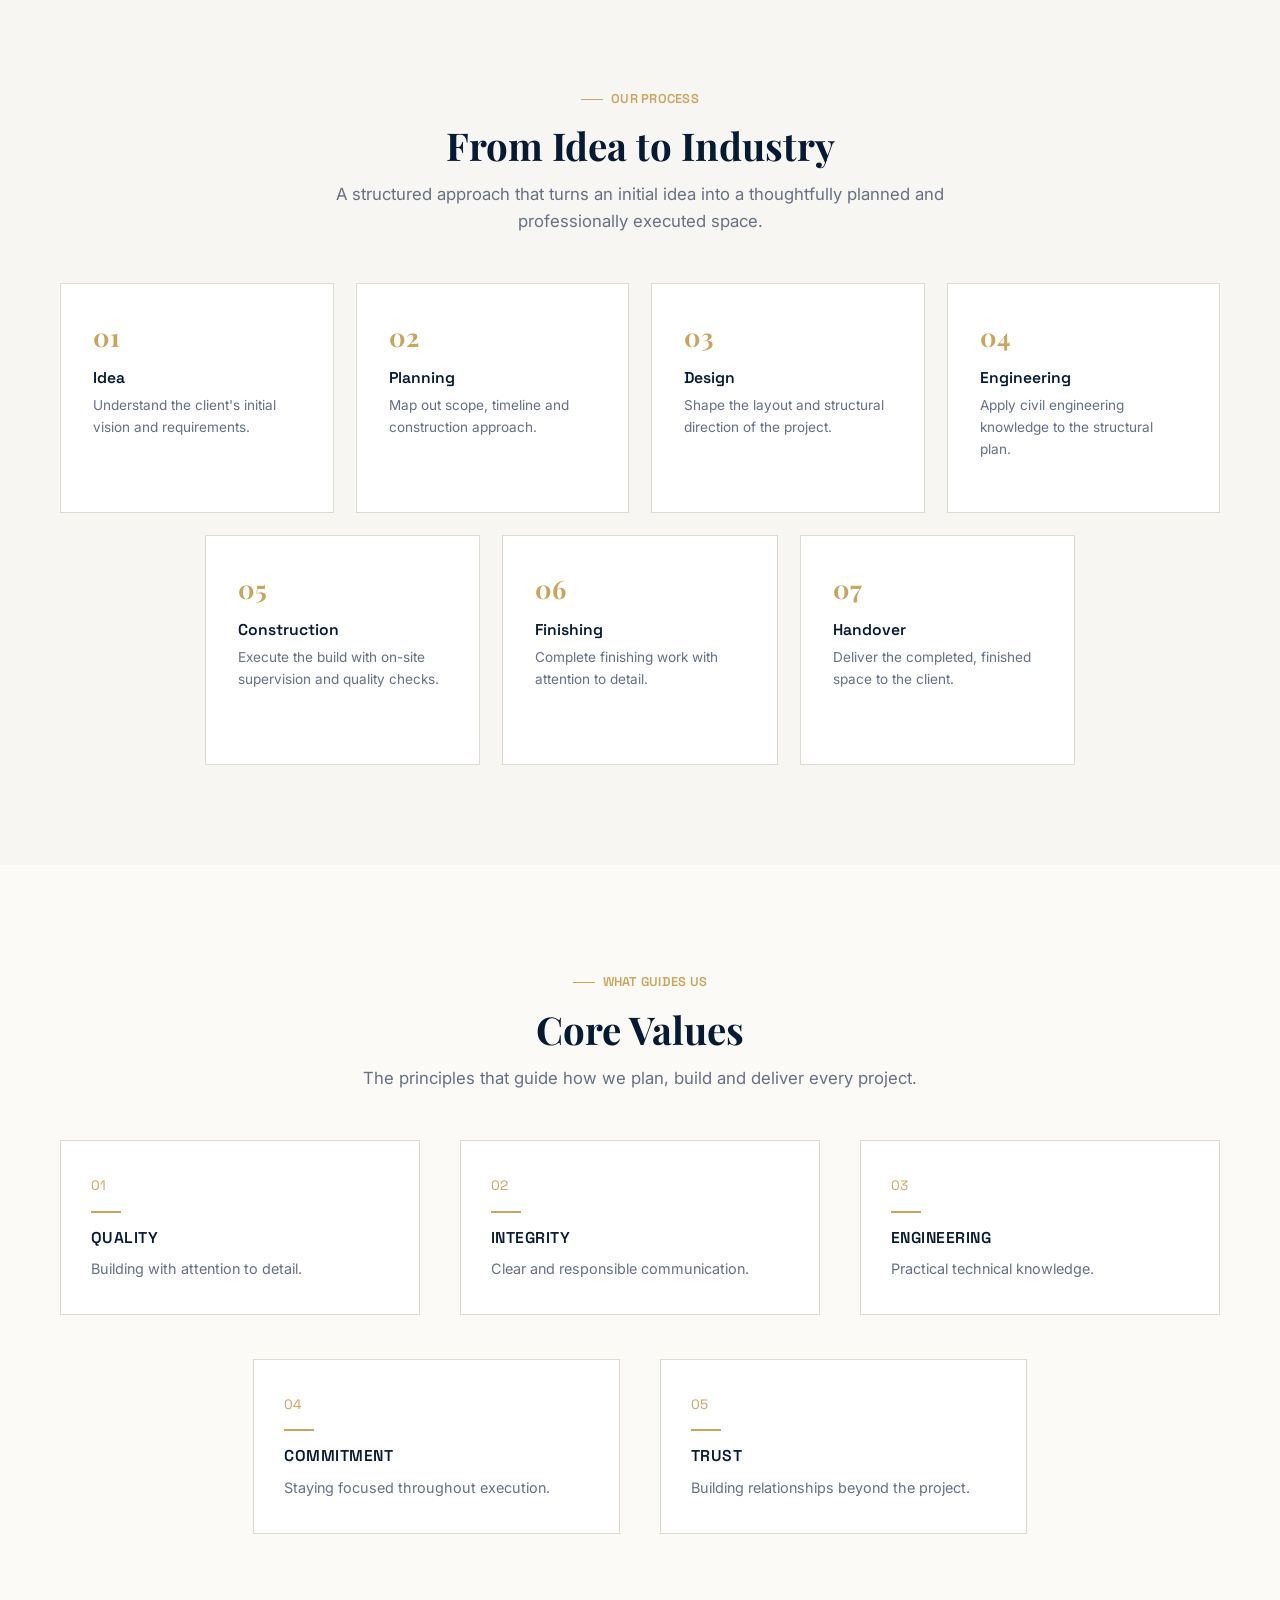
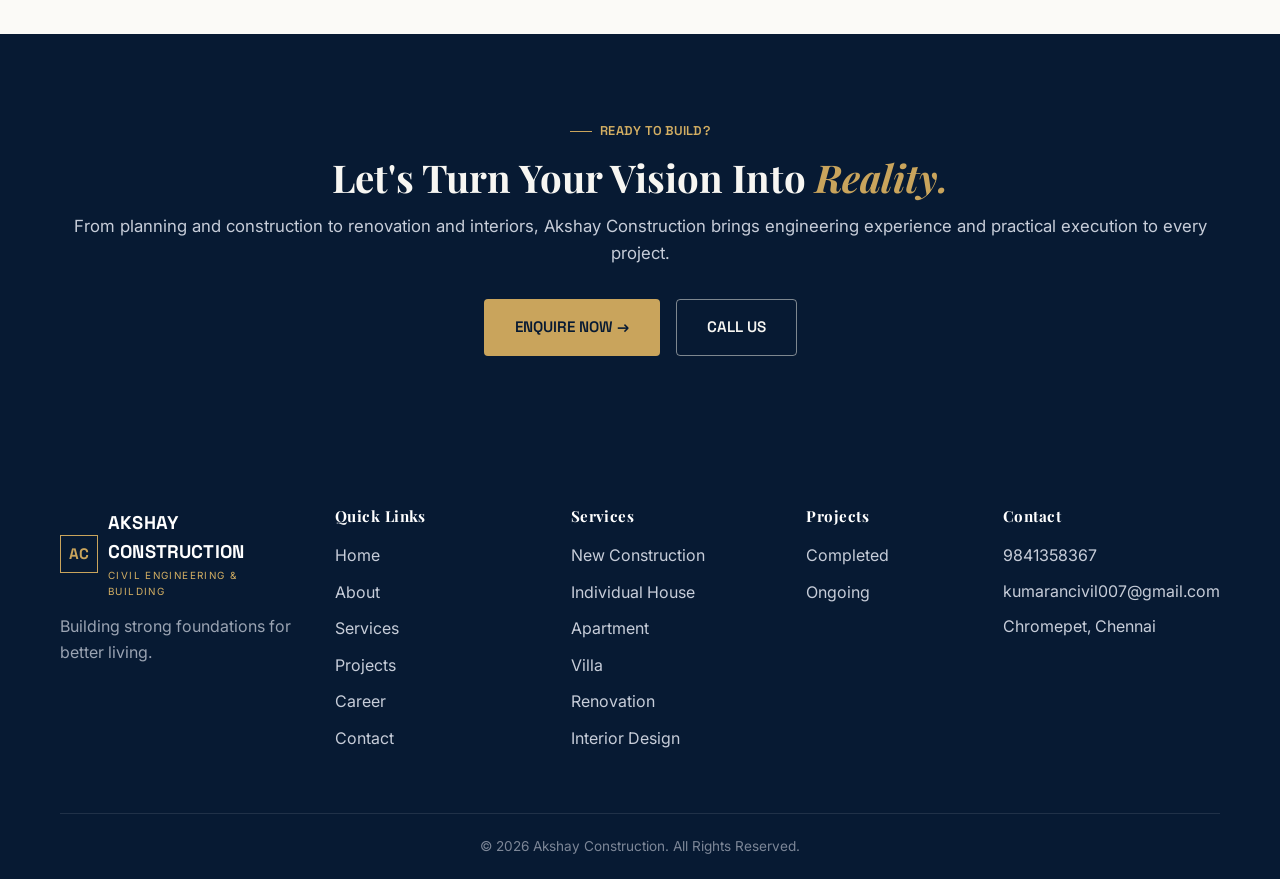
==== commit e8d29385: "Update website" ====
--- a/about.html
+++ b/about.html
@@ -9,7 +9,7 @@
 <meta property="og:title" content="About Akshay Construction">
 <meta property="og:description" content="14+ years of civil engineering experience. Chennai-based construction company established in 2020.">
 <meta property="og:type" content="website">
-<link rel="icon" href="data:,">
+<link rel="icon" href="images/logo.jpeg" type="image/png">
 <link rel="stylesheet" href="css/global.css">
 <link rel="stylesheet" href="css/about.css">
 </head>
@@ -18,7 +18,7 @@
 <header class="navbar is-solid">
   <div class="container">
     <a href="index.html" class="brand">
-      <span class="brand-mark">AC</span>
+      <img src="images/logo.jpeg" alt="Akshay Construction Logo" class="brand-logo">
       <span>AKSHAY CONSTRUCTION<small>CIVIL ENGINEERING &amp; BUILDING</small></span>
     </a>
     <nav class="nav-links">
@@ -86,7 +86,7 @@
 <section class="section section--alt">
   <div class="container founder-section">
     <div class="founder-portrait-wrap reveal">
-      <img src="images/founder.jpeg" alt="Founder and Civil Engineer of Akshay Construction" loading="lazy">
+      <img src="images/founder.png" alt="Founder and Civil Engineer of Akshay Construction" loading="lazy">
       <div class="founder-badge">14+ YEARS EXPERIENCE</div>
     </div>
     <div class="founder-info reveal">
--- a/css/global.css
+++ b/css/global.css
@@ -232,6 +232,12 @@
    so keep the bar solid from the start on those pages */
 .navbar.is-solid{ background:var(--navy-900); }
 
+.brand-logo{
+  width:44px;
+  height:44px;
+  object-fit:contain;
+  flex-shrink:0;
+}
 .brand{
   display:flex;
   align-items:center;
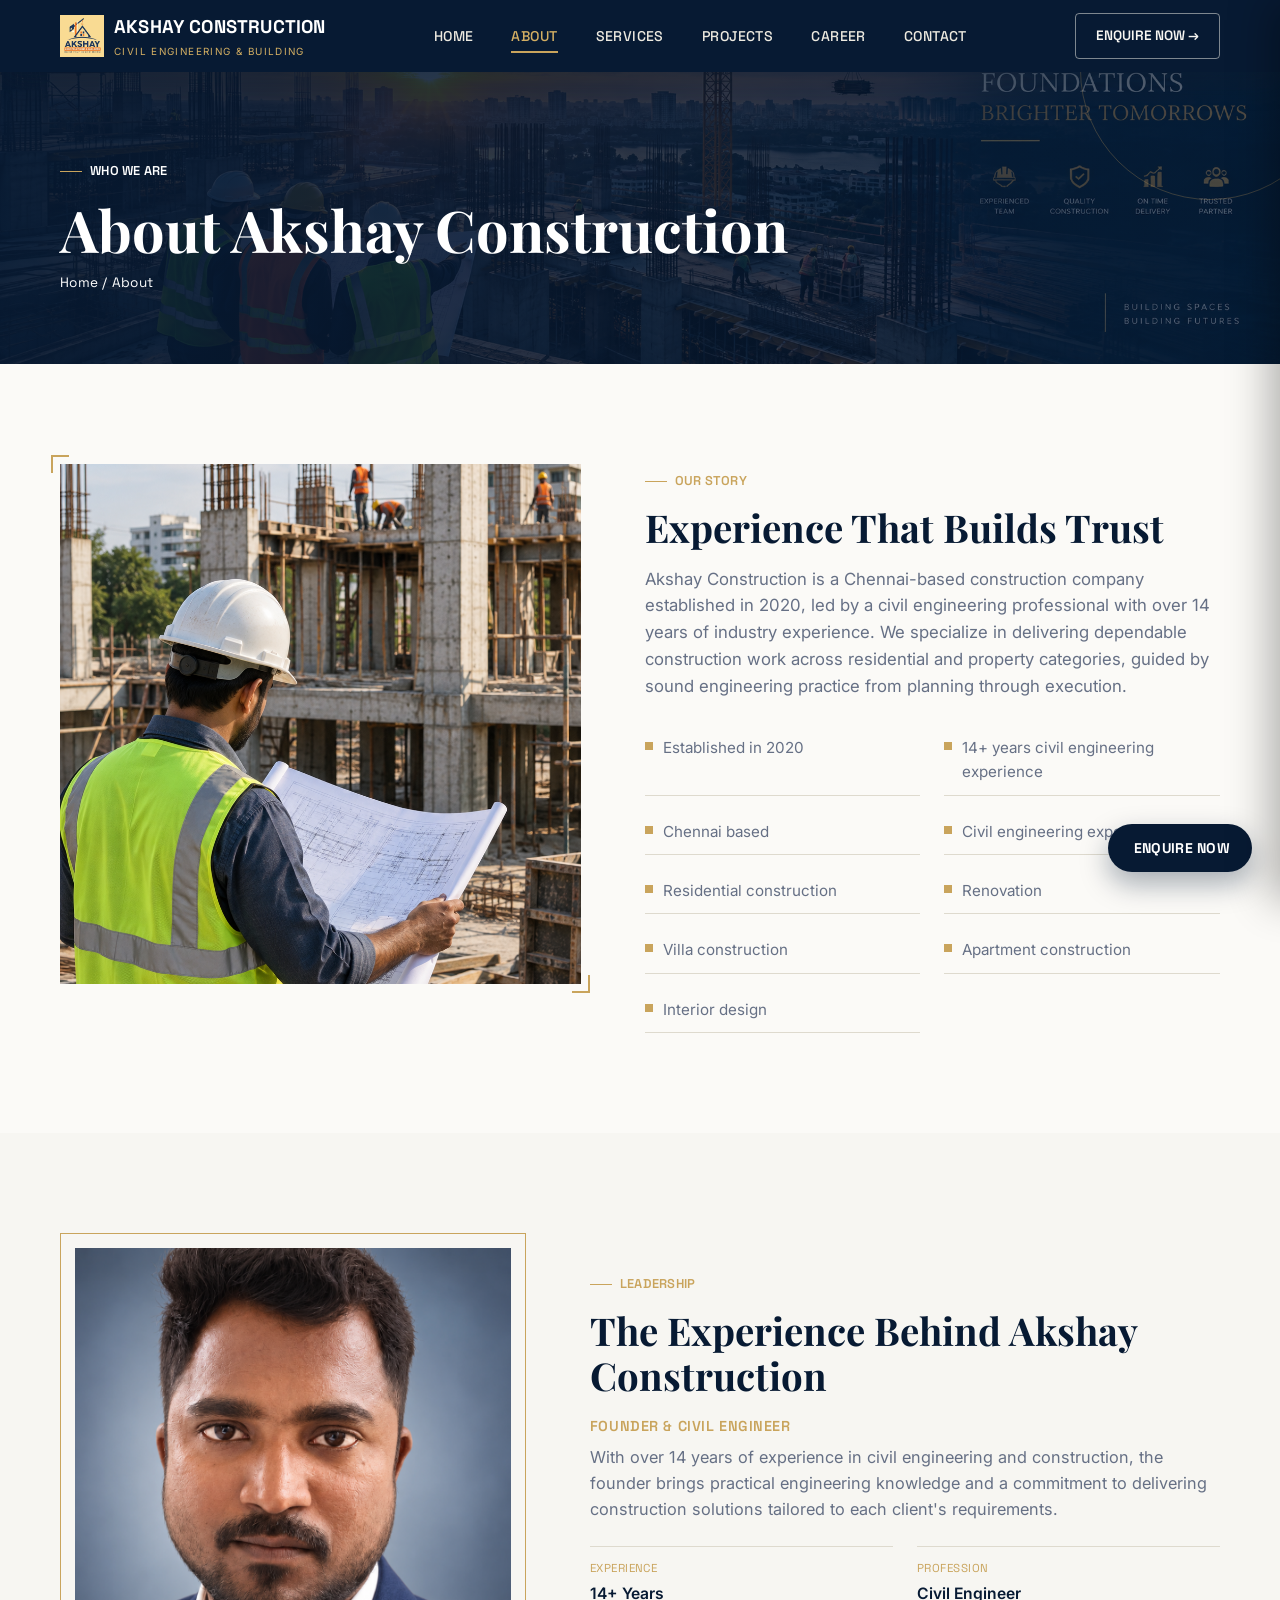
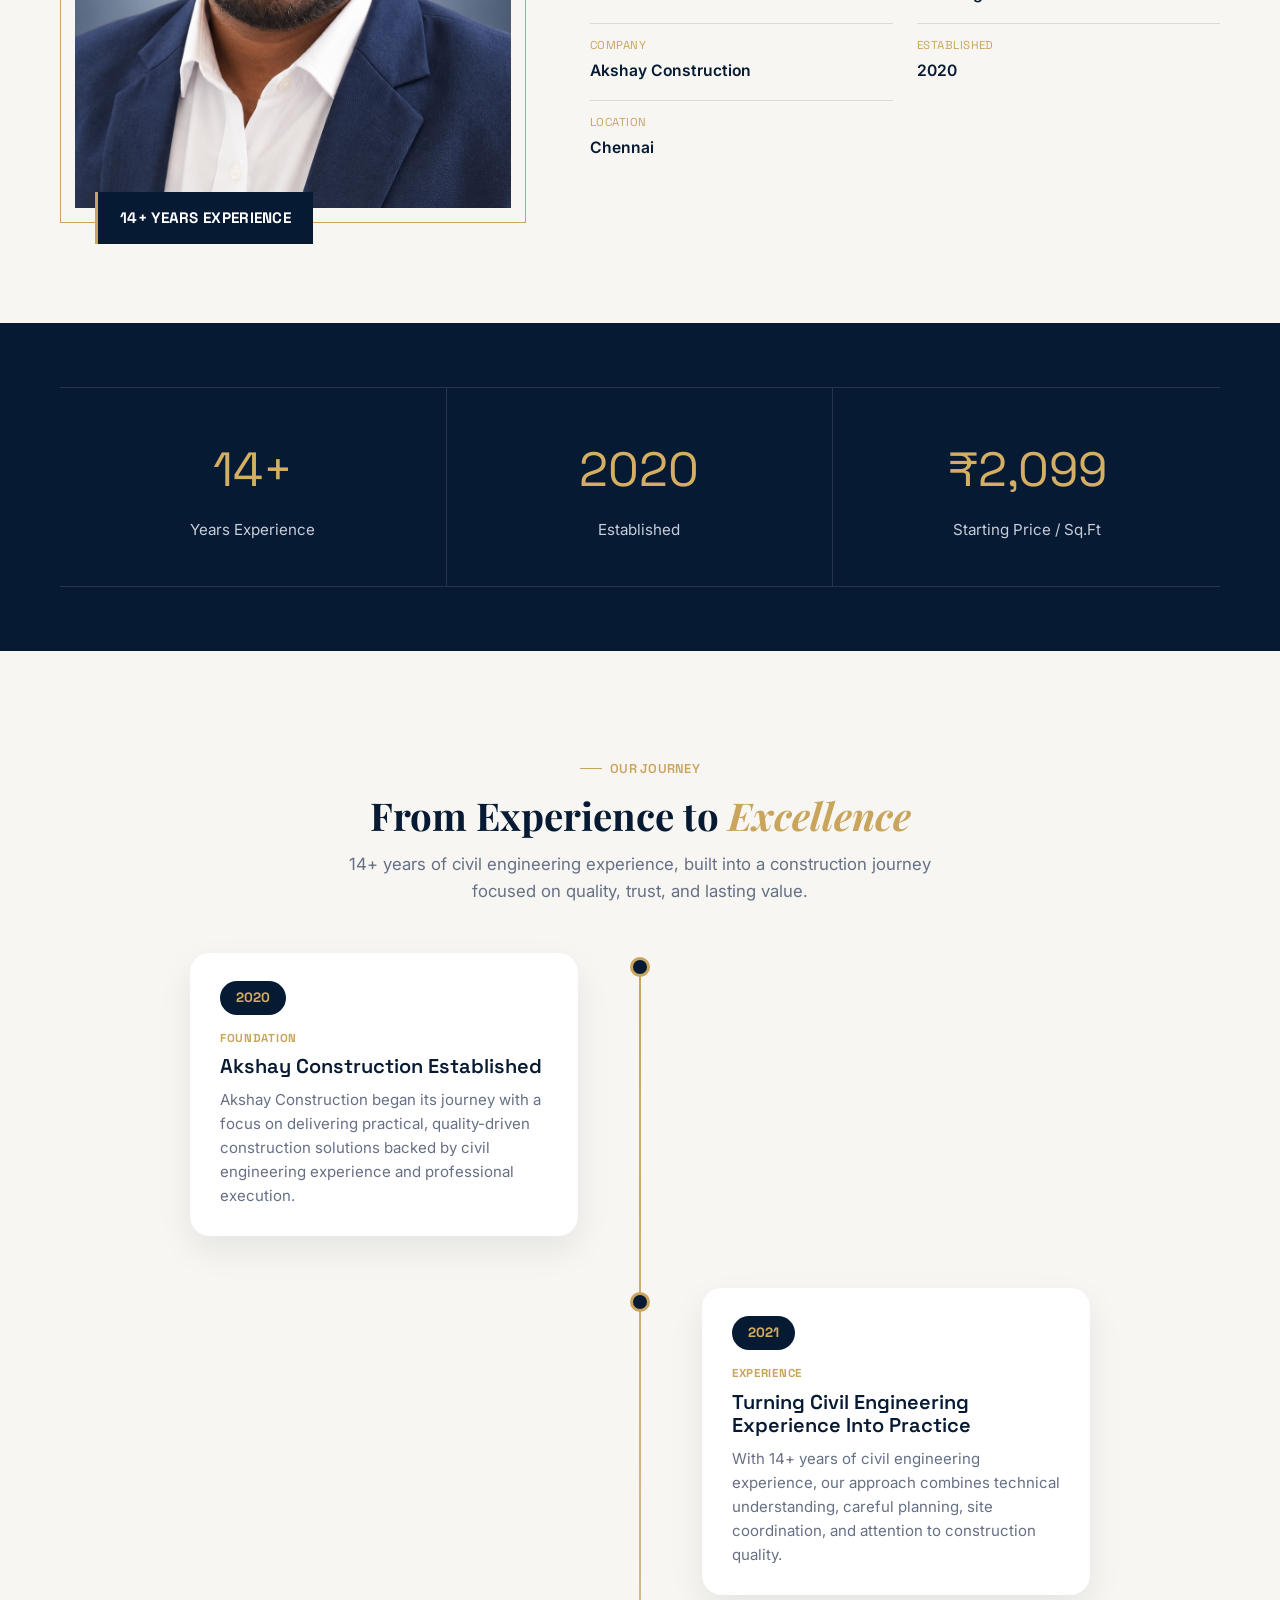
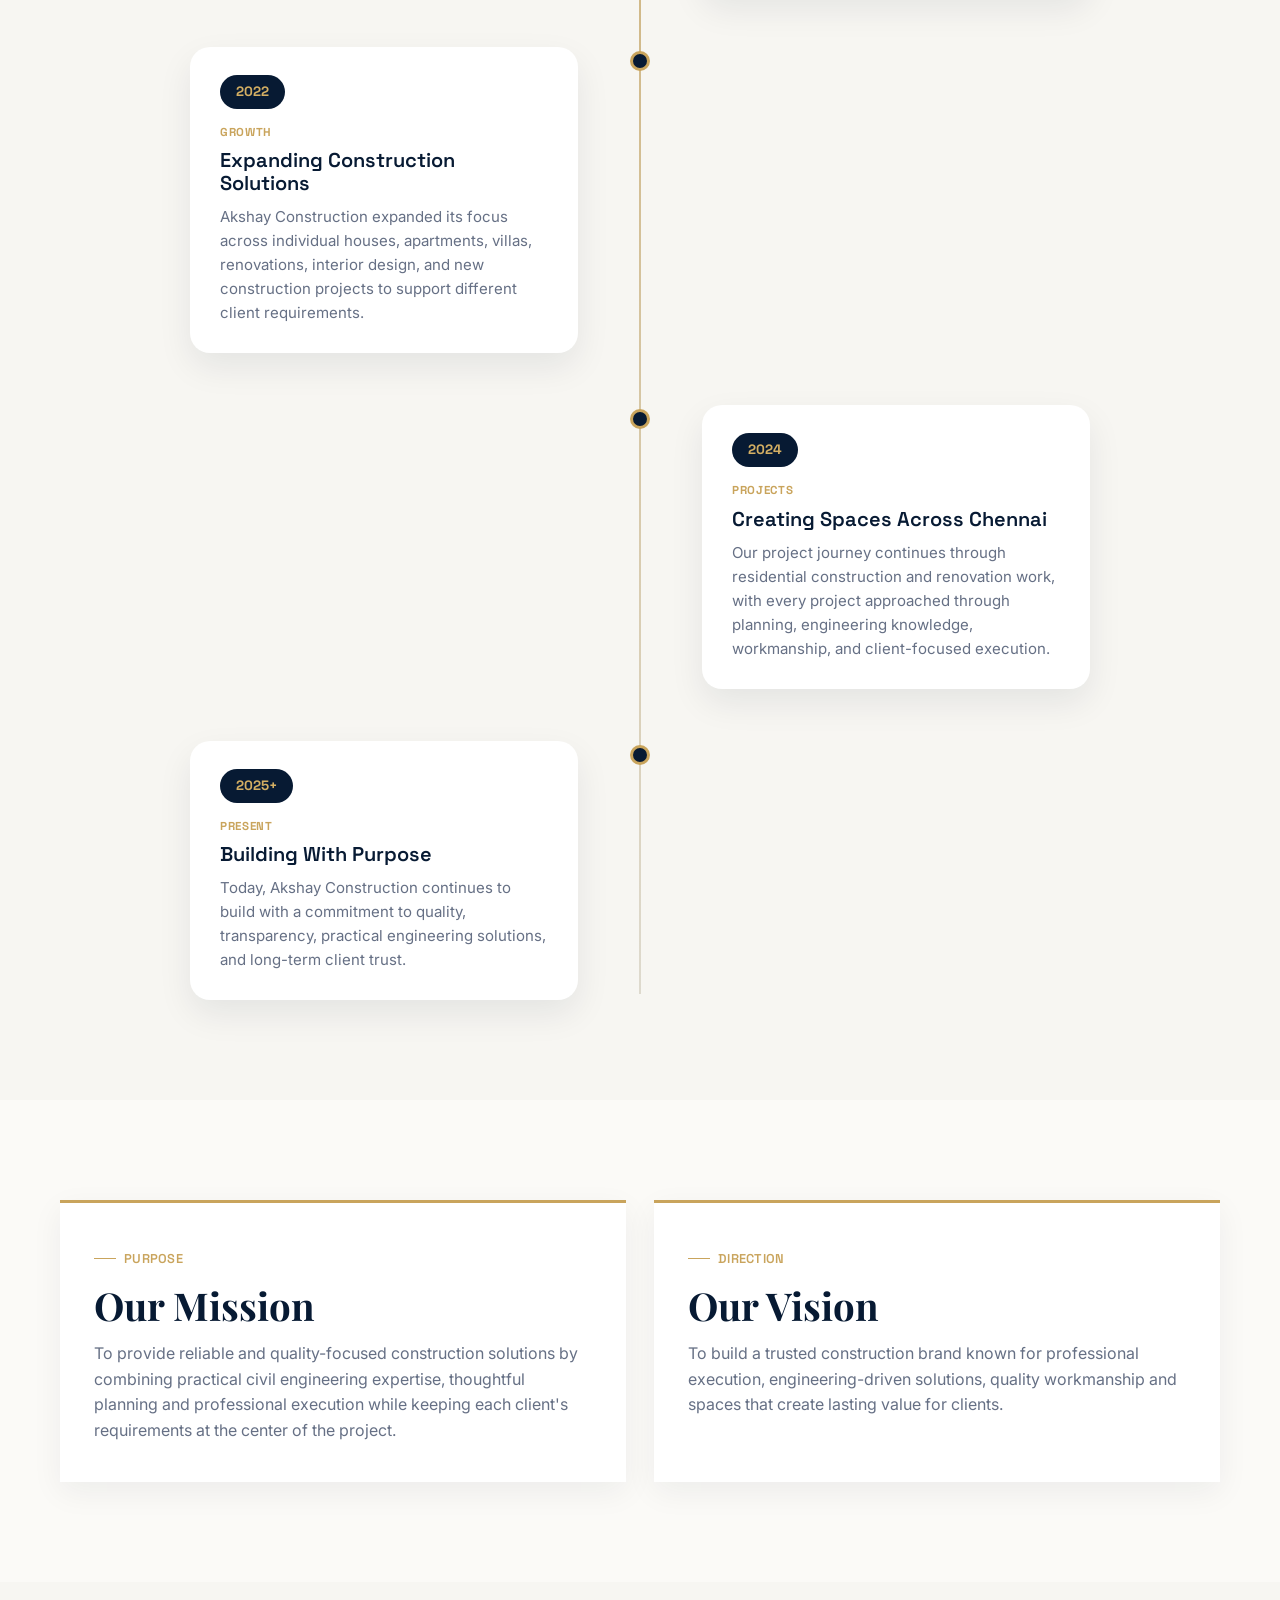
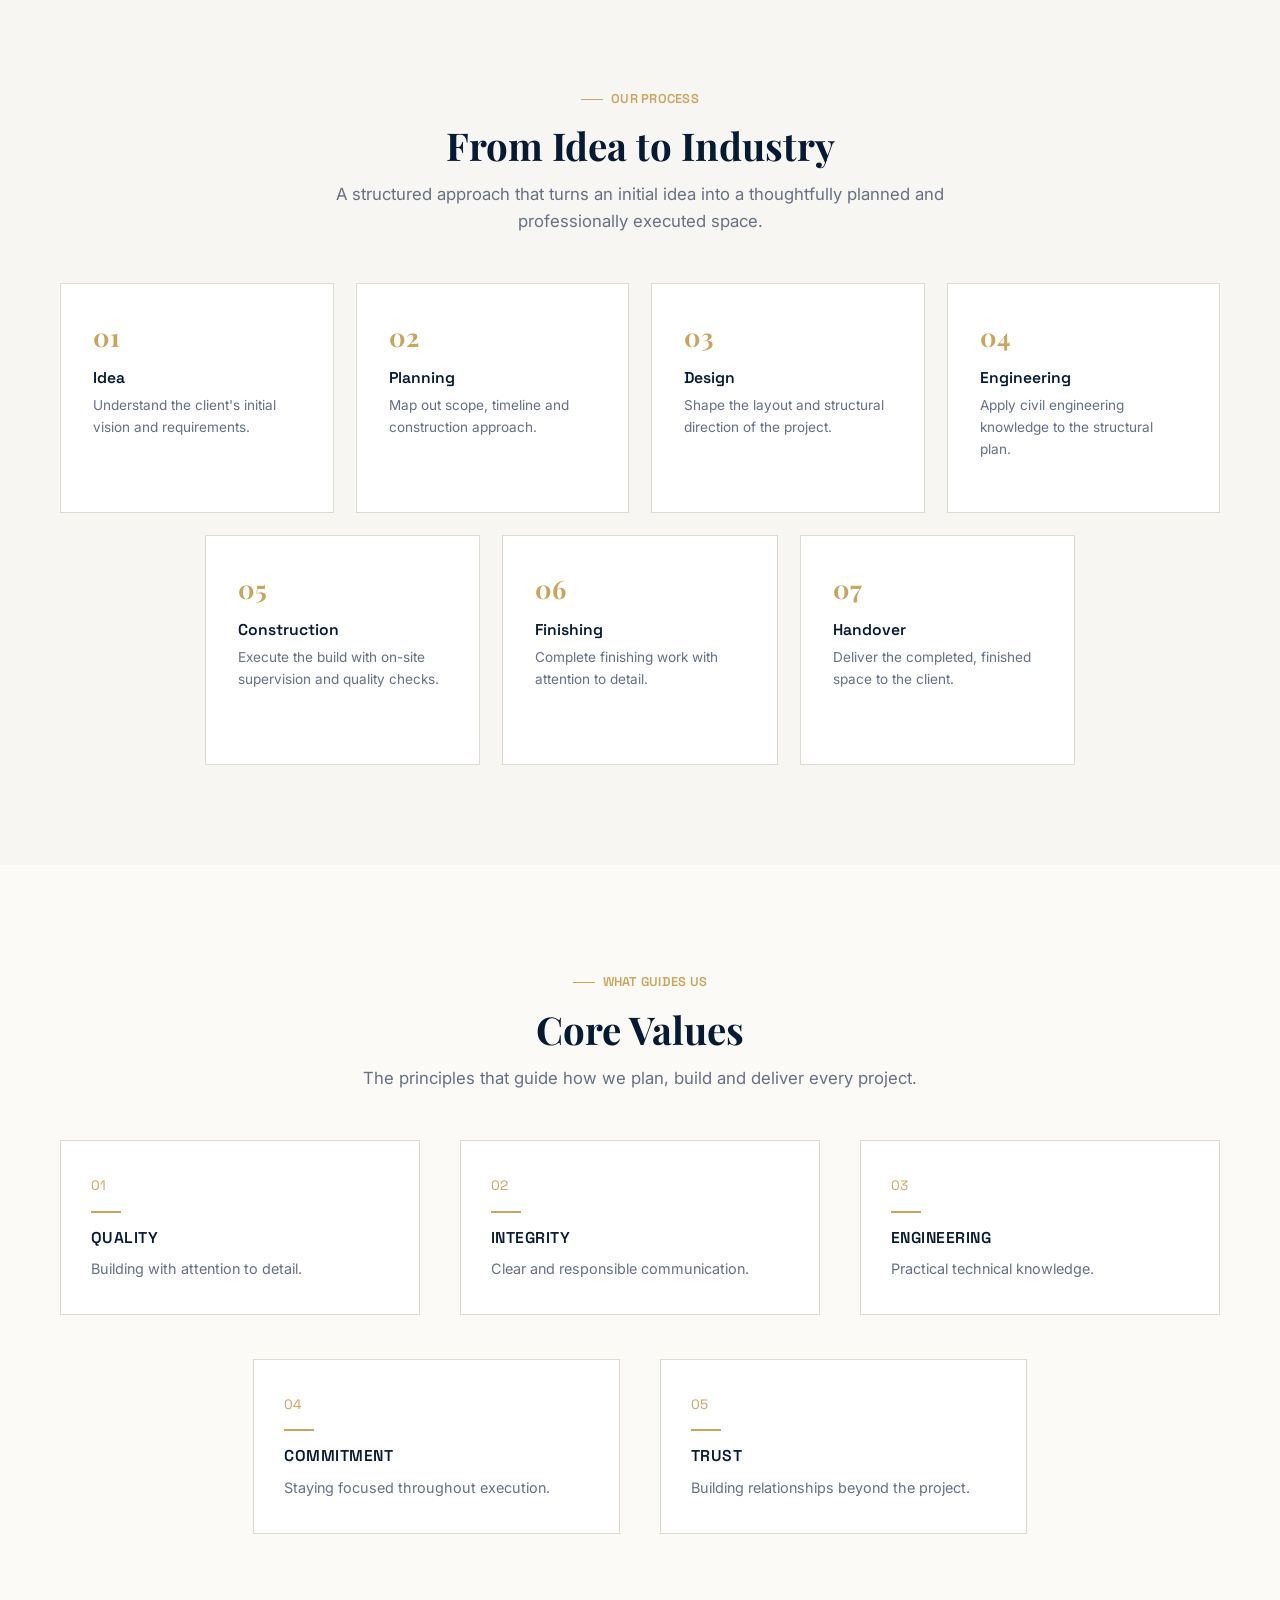
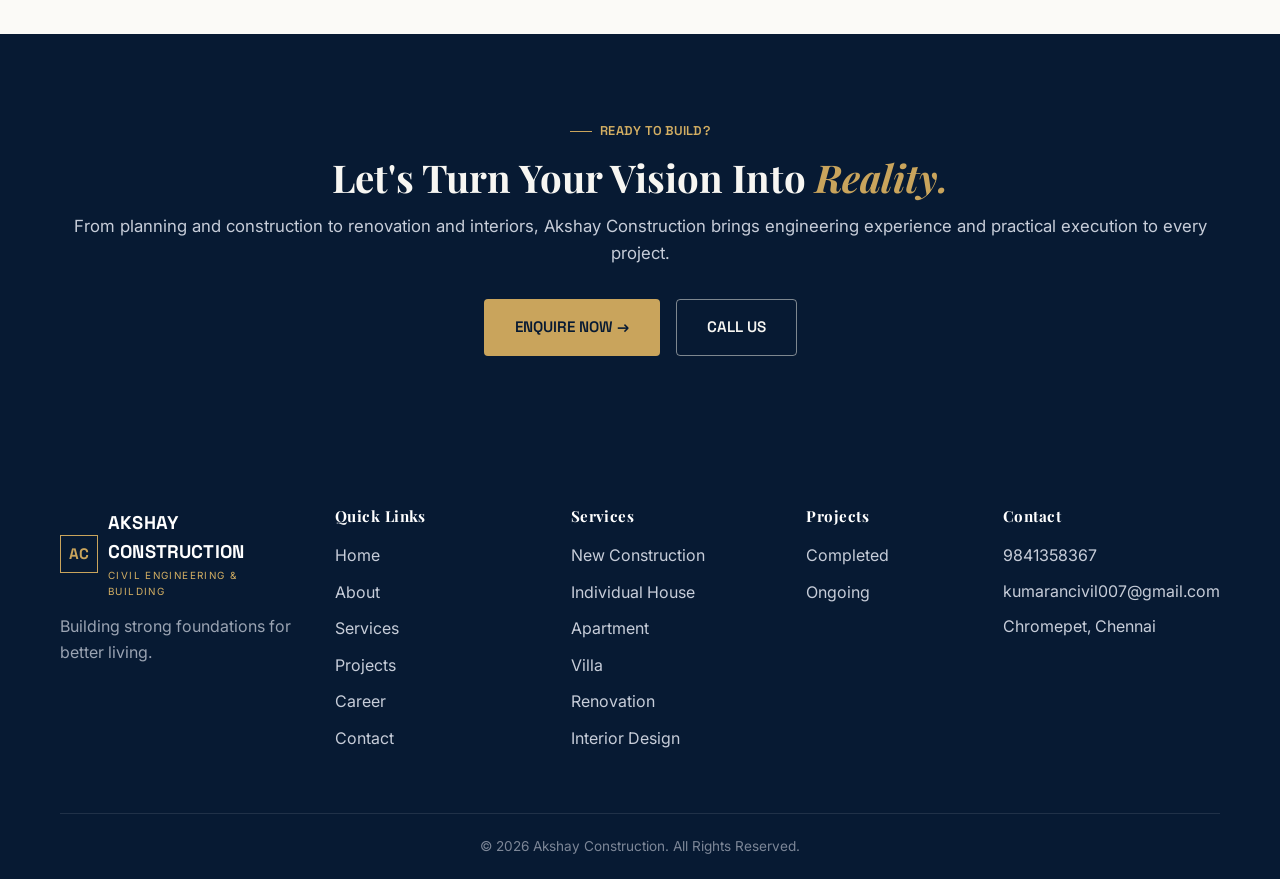
==== commit 6318a8d4: "Update website" ====
--- a/about.html
+++ b/about.html
@@ -50,8 +50,9 @@
   <a href="https://wa.me/919841358367?text=Hello%20Akshay%20Construction%2C%20I%20am%20interested%20in%20your%20construction%20services.%20I%20would%20like%20to%20know%20more%20about%20your%20services%20and%20quotation." class="btn btn--whatsapp btn--block" style="margin-top:10px;">WHATSAPP US</a>
 </aside>
 
-<section class="page-hero">
-  <div class="container">
+<section class="page-hero" style="background-image:url('images/about-hero.png');">
+  <div class="container">
+    
     <span class="tag on-dark">WHO WE ARE</span>
     <h1>About Akshay Construction</h1>
     <div class="breadcrumb"><a href="index.html">Home</a> / About</div>
@@ -61,7 +62,7 @@
 <section class="section">
   <div class="container about-main">
     <div class="about-main-media tick-frame reveal">
-      <img src="https://images.unsplash.com/photo-1581091012184-7e0cdfbb6797?q=80&w=1000&auto=format&fit=crop" alt="Civil engineer at Akshay Construction reviewing a residential project">
+      <img src="images/journey.png" alt="Civil engineer at Akshay Construction reviewing a residential project">
     </div>
     <div class="reveal">
       <span class="tag">OUR STORY</span>
--- a/css/global.css
+++ b/css/global.css
@@ -376,6 +376,8 @@
   padding:calc(var(--nav-h) + 70px) 0 70px;
   position:relative;
   overflow:hidden;
+  background-size:cover;
+  background-position:center;
 }
 .page-hero::after{
   content:'';
@@ -384,6 +386,19 @@
   width:260px; height:260px;
   border:1px solid rgba(216,167,92,0.25);
   border-radius:50%;
+}
+.page-hero::before{
+  content:'';
+  position:absolute; inset:0;
+  background:linear-gradient(100deg, rgba(7,26,51,0.92) 0%, rgba(7,26,51,0.8) 55%, rgba(7,26,51,0.62) 100%);
+  z-index:0;
+}
+.page-hero .container{ position:relative; z-index:1; }
+.page-hero h1,
+.page-hero .tag,
+.page-hero .breadcrumb,
+.page-hero .breadcrumb a{
+  color:#fff;
 }
 .breadcrumb{
   font-family:var(--font-head);
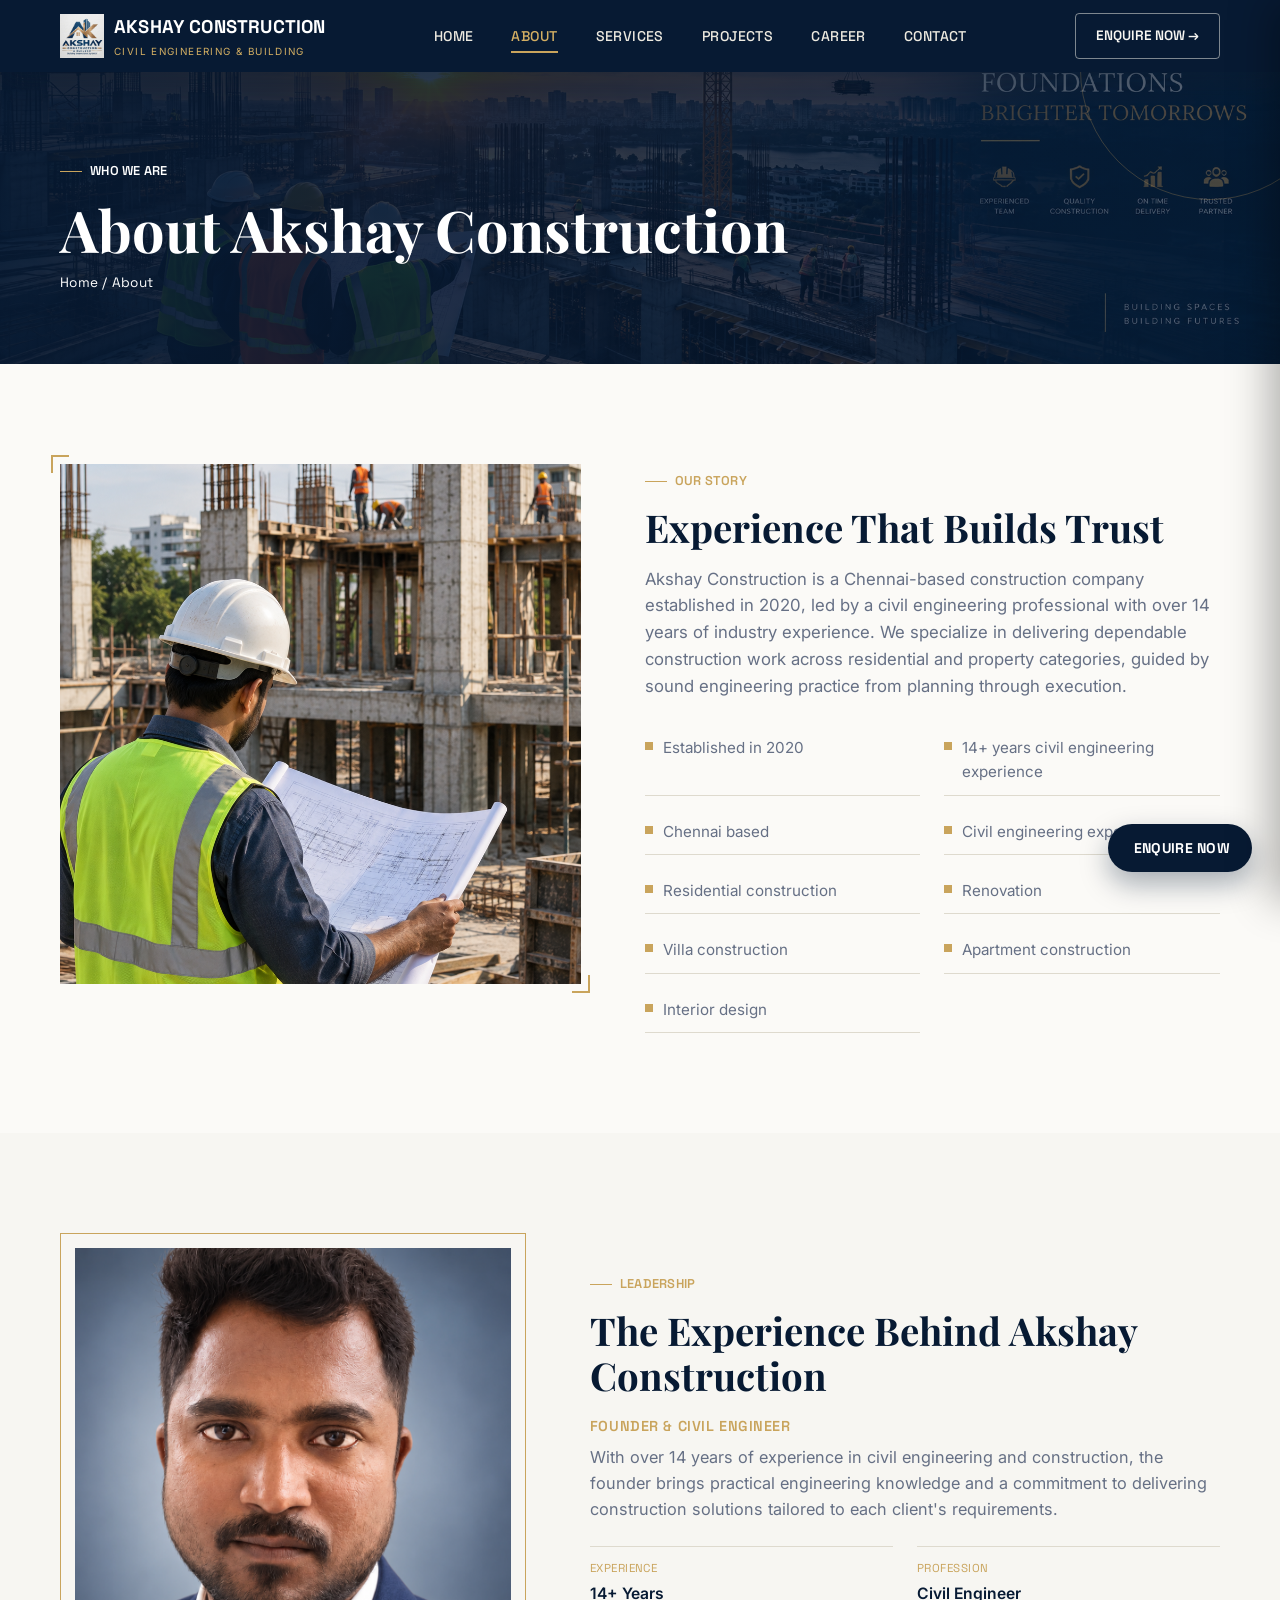
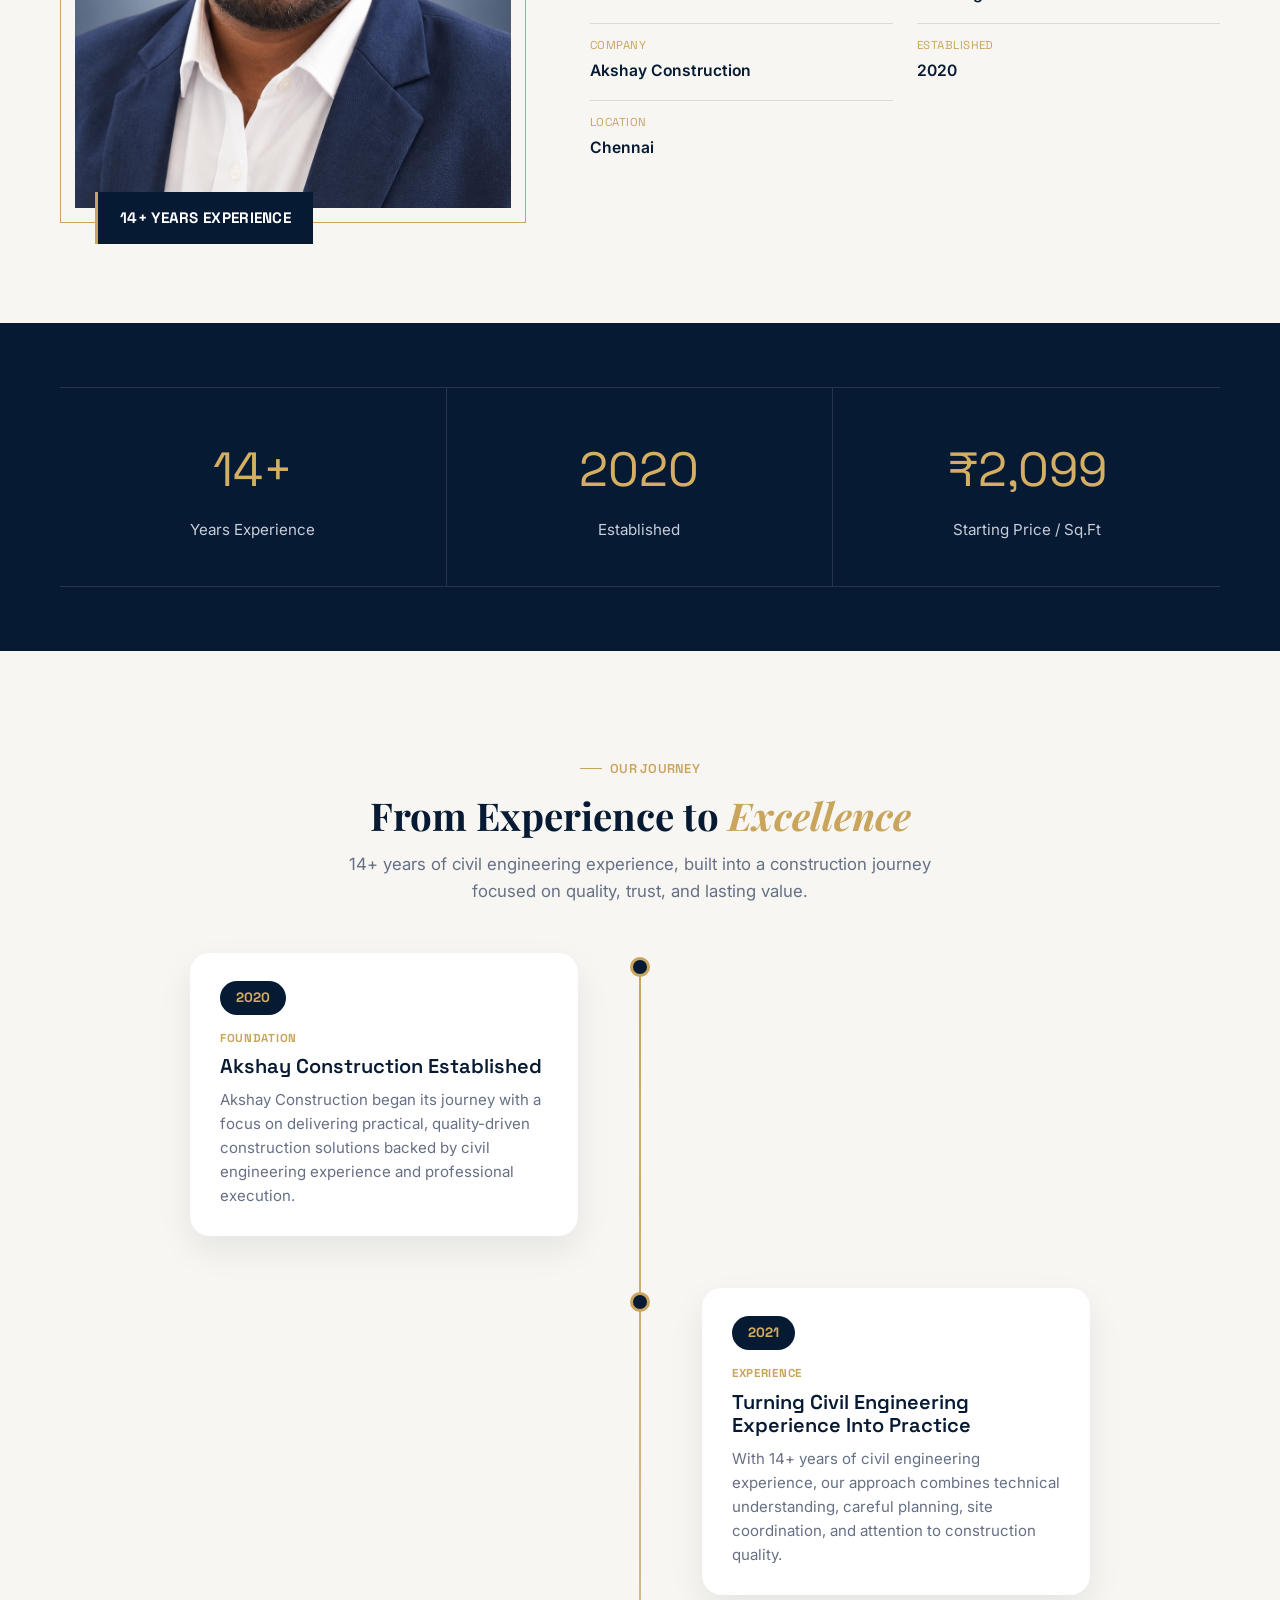
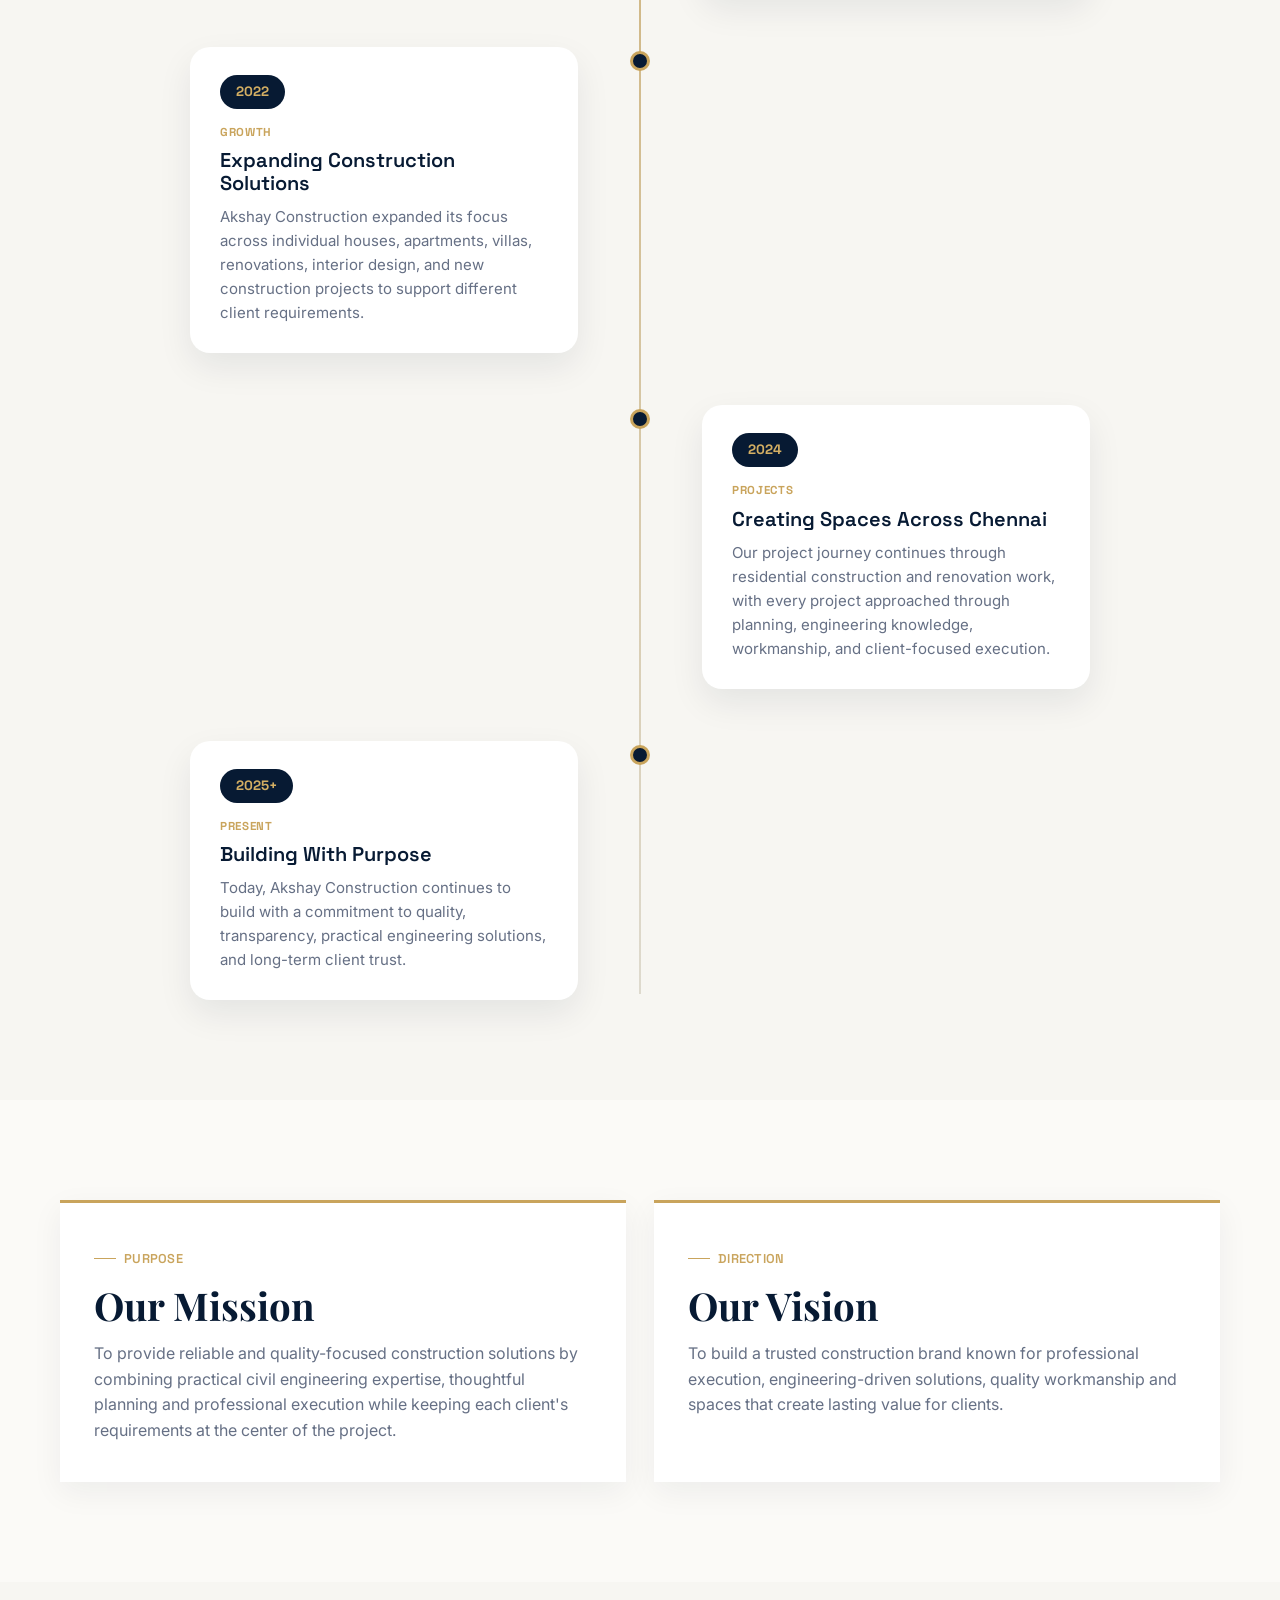
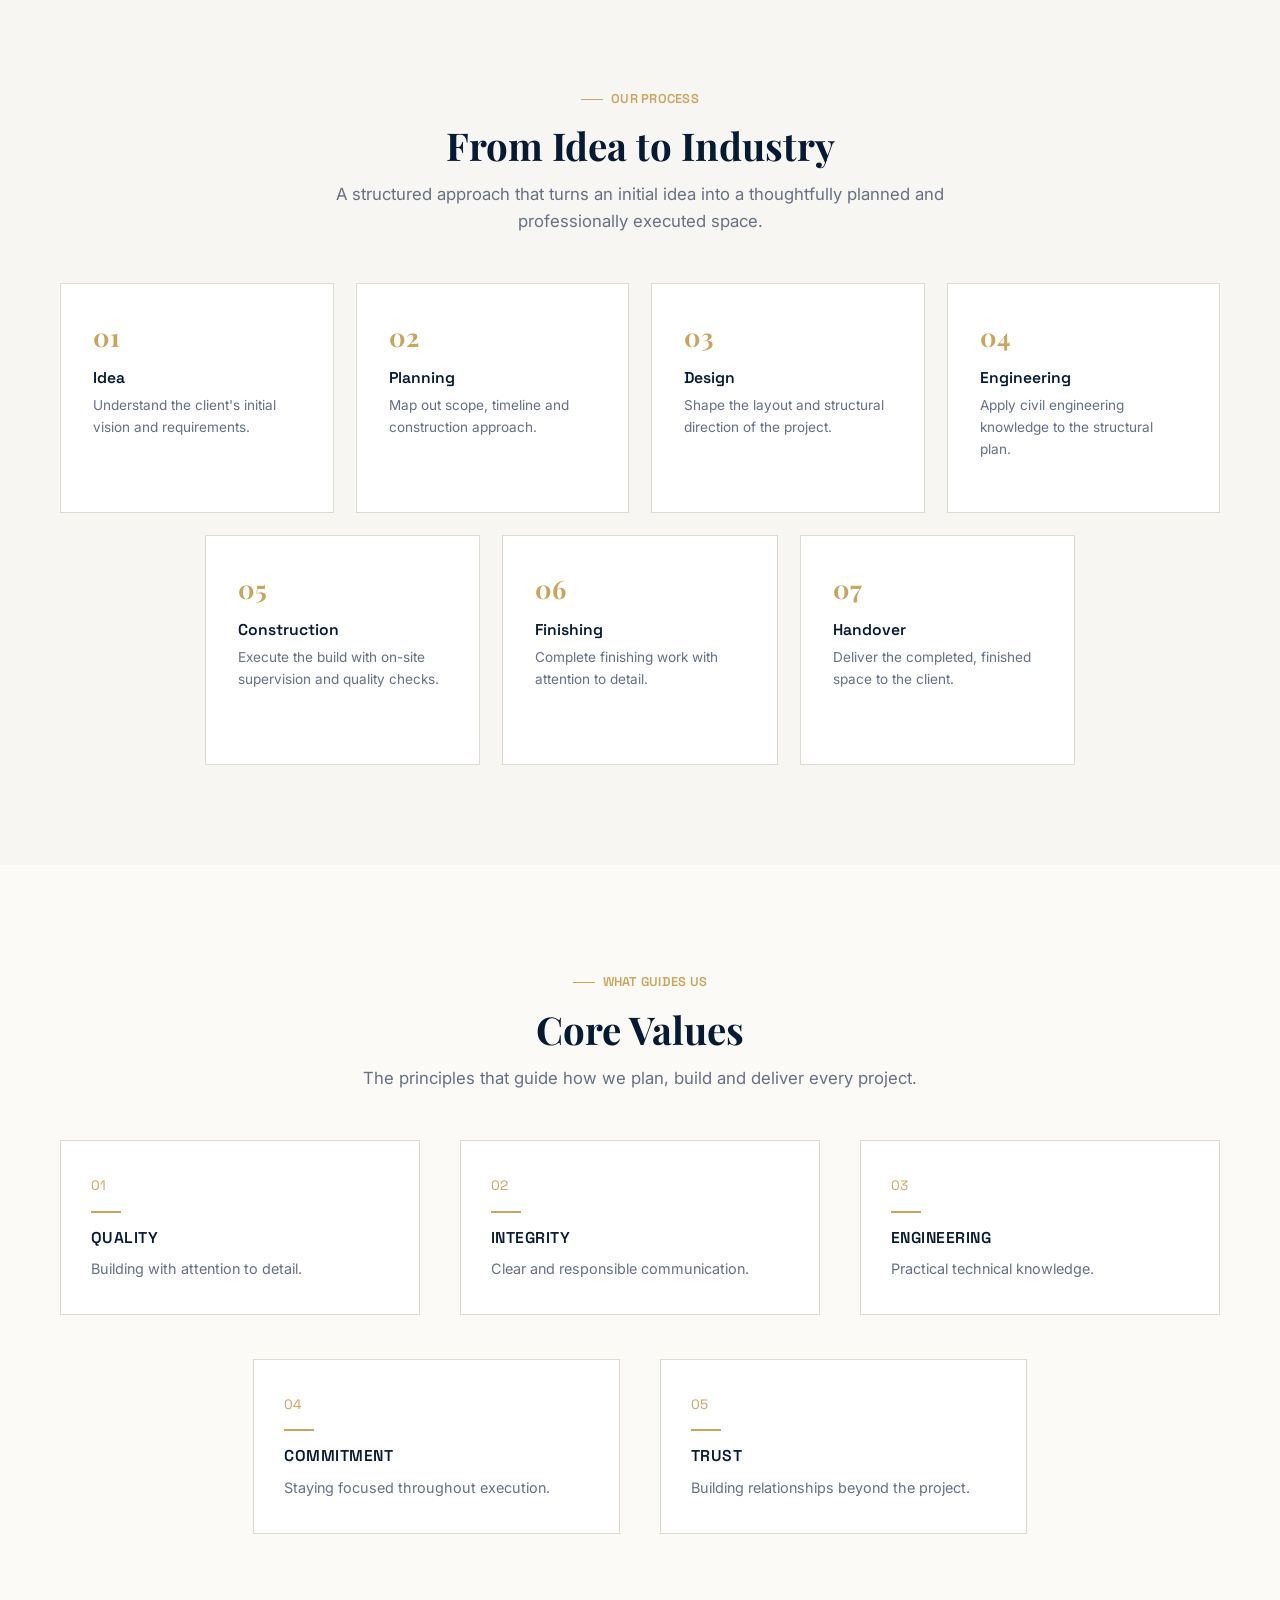
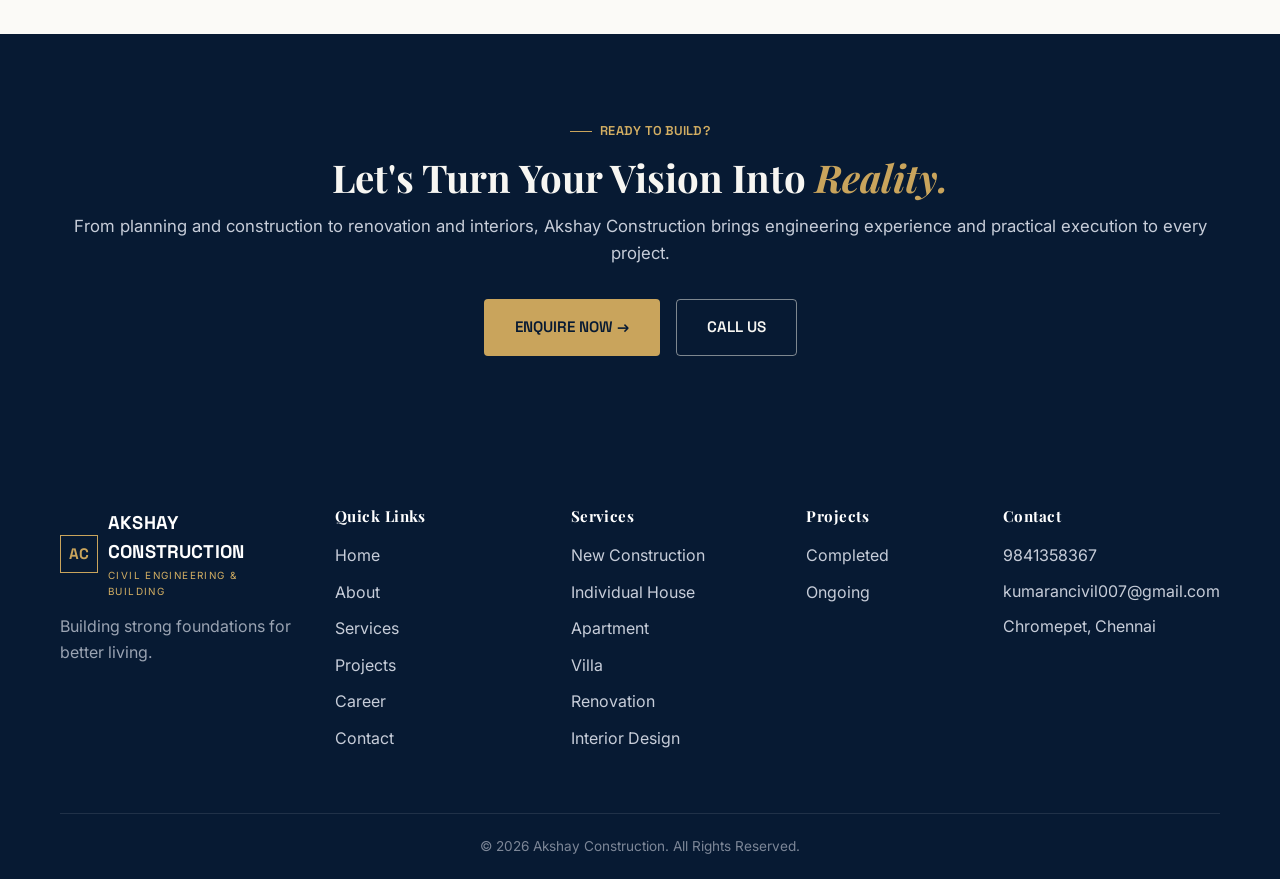
==== commit ed5a17ad: "Update website" ====
--- a/about.html
+++ b/about.html
@@ -9,7 +9,7 @@
 <meta property="og:title" content="About Akshay Construction">
 <meta property="og:description" content="14+ years of civil engineering experience. Chennai-based construction company established in 2020.">
 <meta property="og:type" content="website">
-<link rel="icon" href="images/logo.jpeg" type="image/png">
+<link rel="icon" href="images/logo1.jpeg" type="image/png">
 <link rel="stylesheet" href="css/global.css">
 <link rel="stylesheet" href="css/about.css">
 </head>
@@ -18,7 +18,7 @@
 <header class="navbar is-solid">
   <div class="container">
     <a href="index.html" class="brand">
-      <img src="images/logo.jpeg" alt="Akshay Construction Logo" class="brand-logo">
+      <img src="images/logo1.jpeg" alt="Akshay Construction Logo" class="brand-logo">
       <span>AKSHAY CONSTRUCTION<small>CIVIL ENGINEERING &amp; BUILDING</small></span>
     </a>
     <nav class="nav-links">
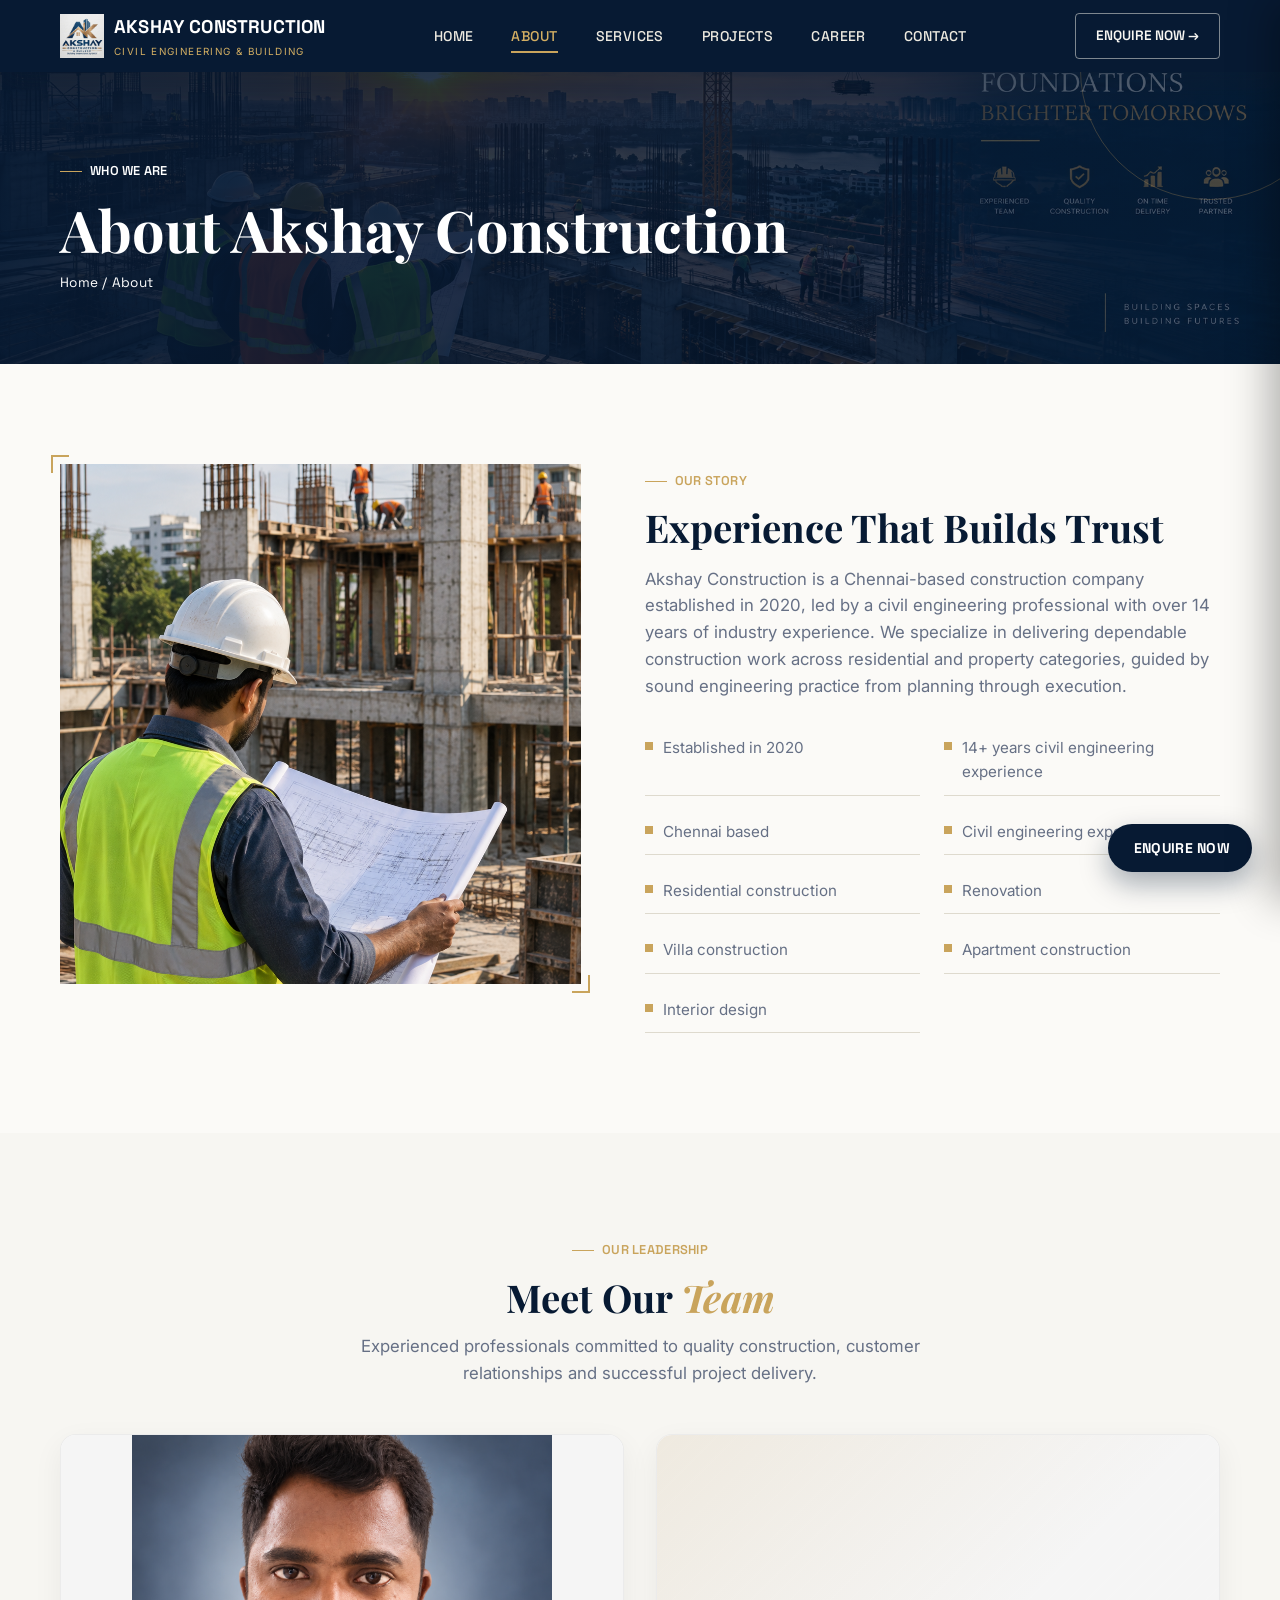
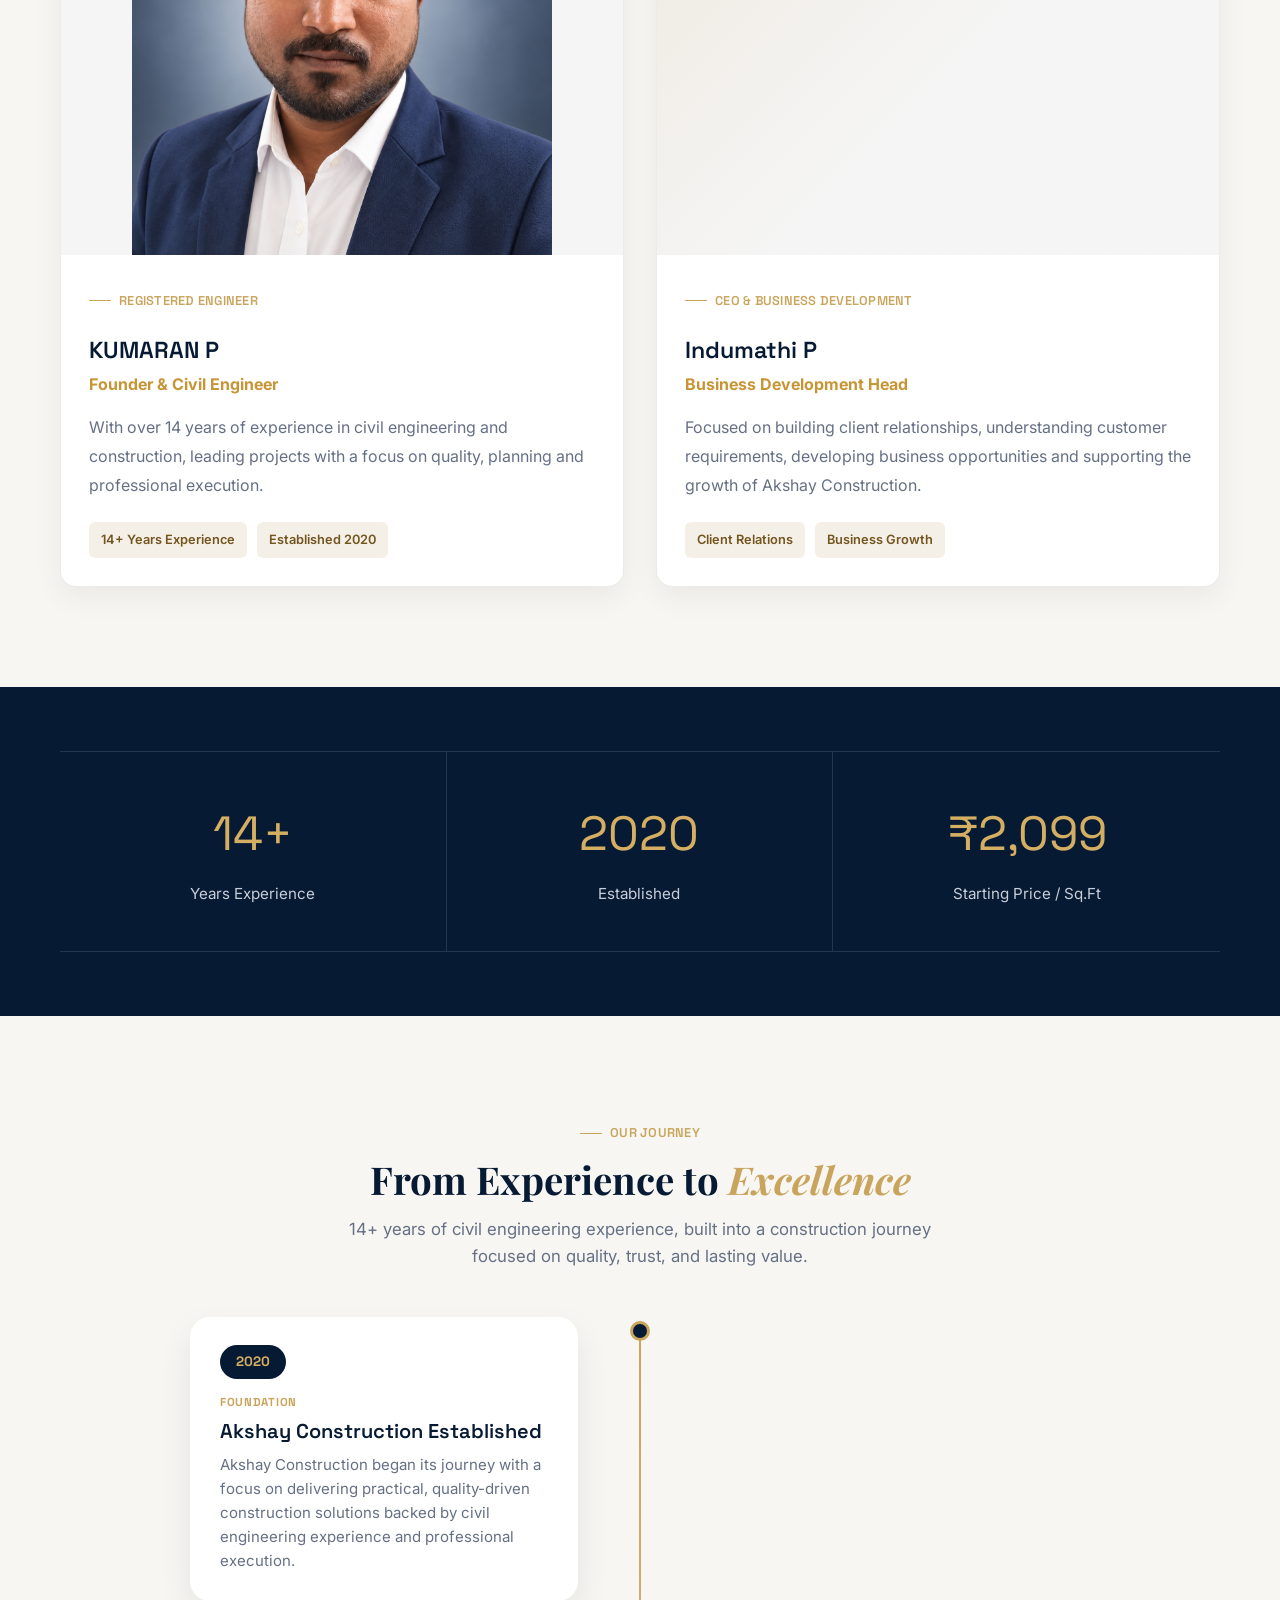
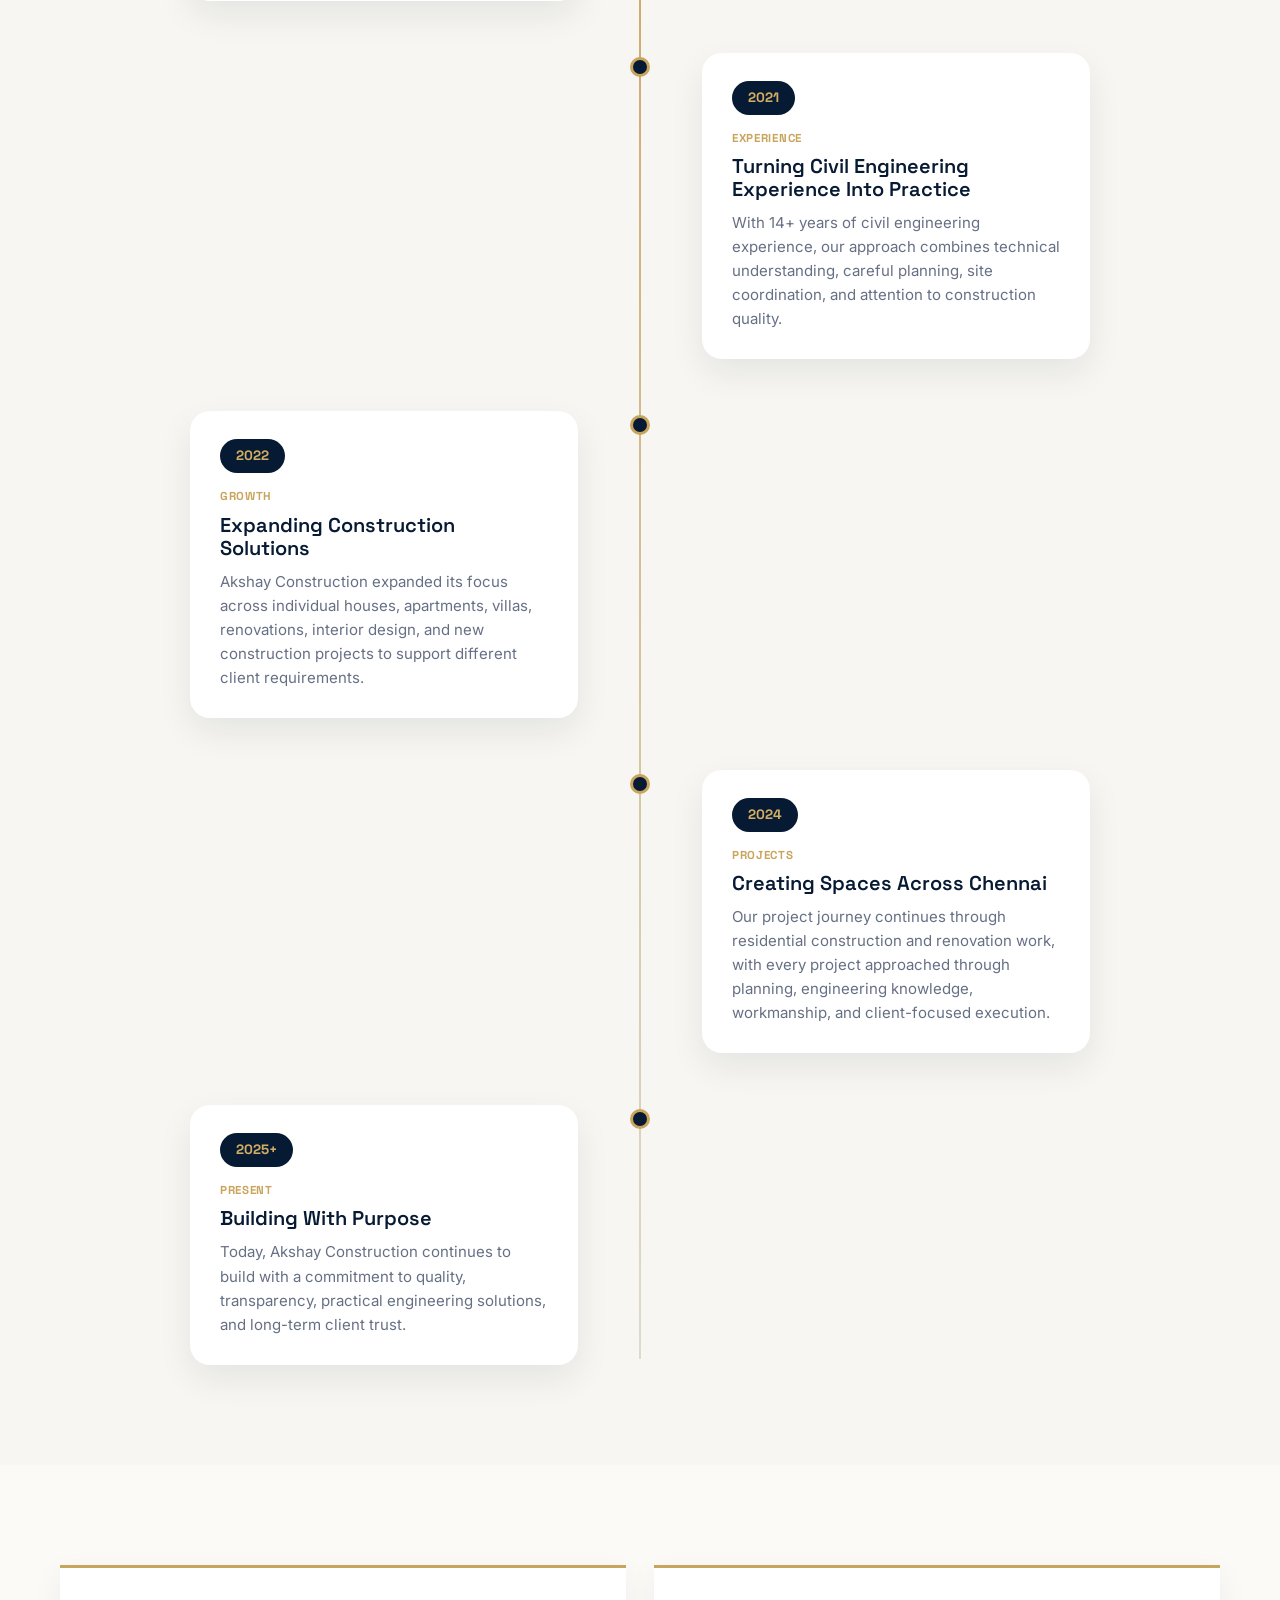
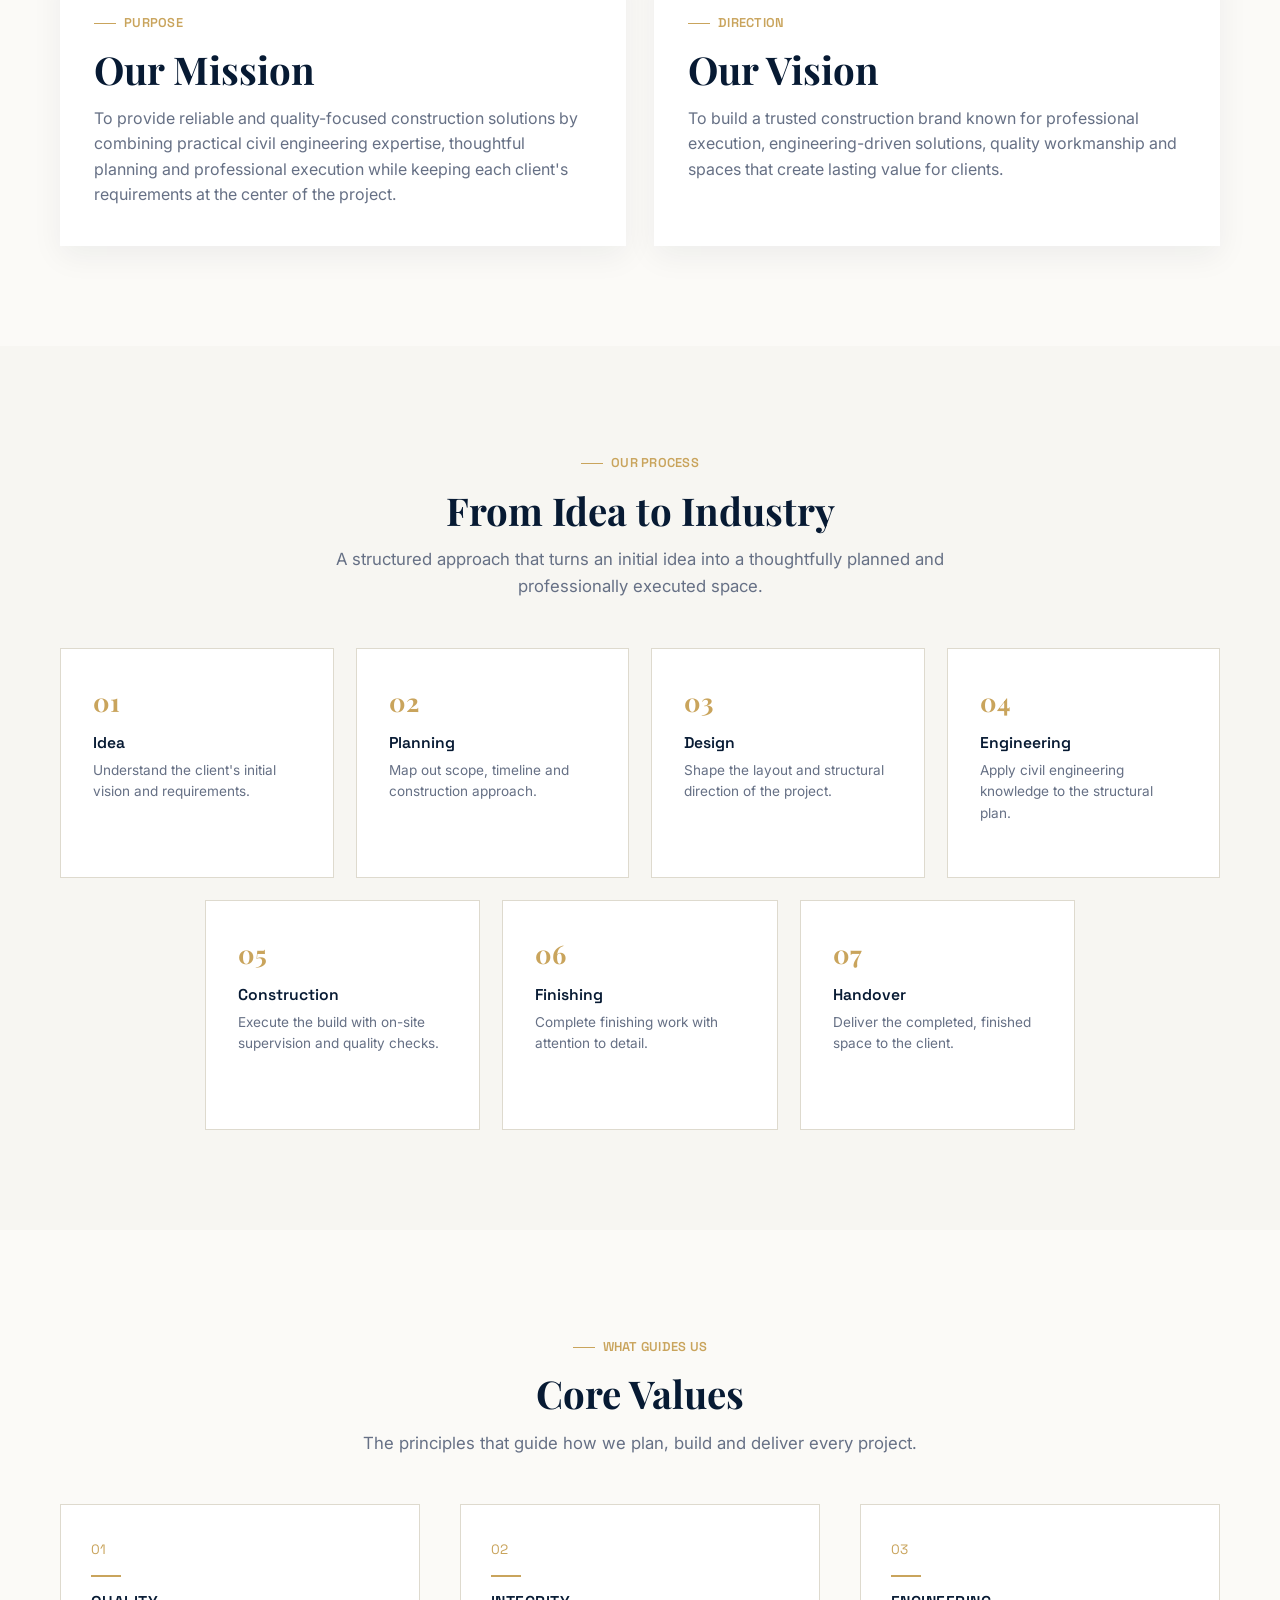
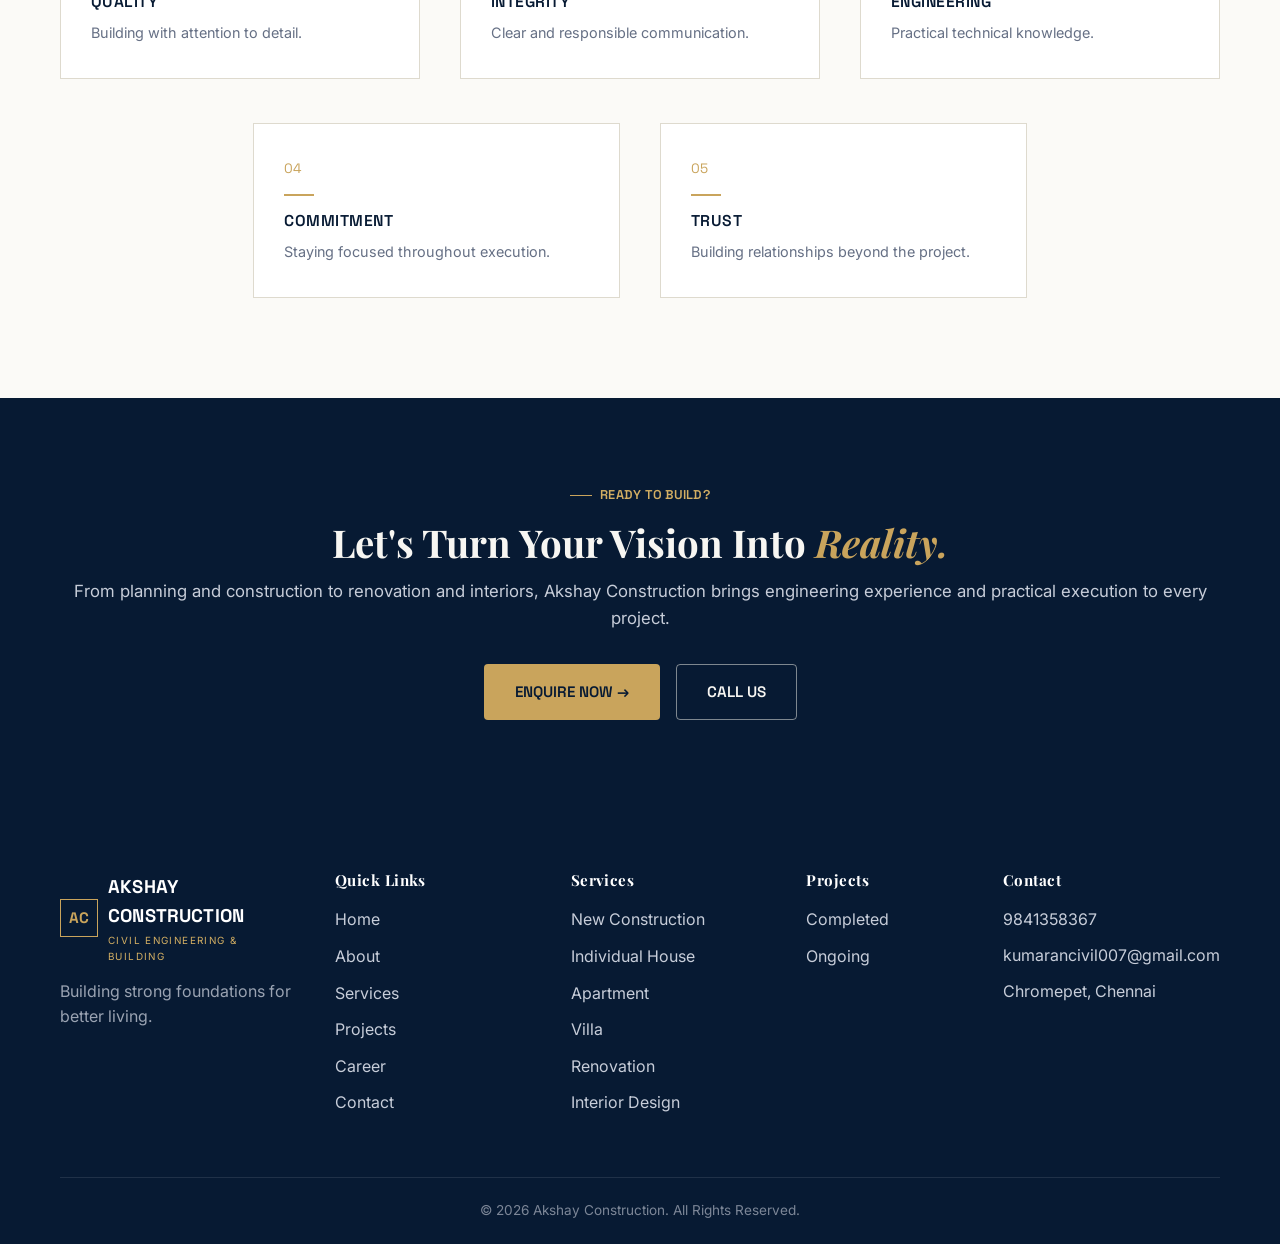
==== commit 1cbad3c6: "Update website design and leadership section" ====
--- a/about.html
+++ b/about.html
@@ -83,28 +83,80 @@
   </div>
 </section>
 
-<!-- ================= FOUNDER / LEADERSHIP ================= -->
+
+<!-- ================= LEADERSHIP TEAM ================= -->
 <section class="section section--alt">
-  <div class="container founder-section">
-    <div class="founder-portrait-wrap reveal">
-      <img src="images/founder.png" alt="Founder and Civil Engineer of Akshay Construction" loading="lazy">
-      <div class="founder-badge">14+ YEARS EXPERIENCE</div>
-    </div>
-    <div class="founder-info reveal">
-      <span class="tag">LEADERSHIP</span>
-      <h2>The Experience Behind Akshay Construction</h2>
-      <p class="role">FOUNDER &amp; CIVIL ENGINEER</p>
-      <p class="desc">With over 14 years of experience in civil engineering and construction, the founder brings practical engineering knowledge and a commitment to delivering construction solutions tailored to each client's requirements.</p>
-      <div class="founder-facts">
-        <div><span class="f-label">EXPERIENCE</span><span class="f-value">14+ Years</span></div>
-        <div><span class="f-label">PROFESSION</span><span class="f-value">Civil Engineer</span></div>
-        <div><span class="f-label">COMPANY</span><span class="f-value">Akshay Construction</span></div>
-        <div><span class="f-label">ESTABLISHED</span><span class="f-value">2020</span></div>
-        <div><span class="f-label">LOCATION</span><span class="f-value">Chennai</span></div>
-      </div>
-    </div>
-  </div>
-</section>
+  <div class="container">
+
+    <div class="section-head center reveal">
+      <span class="tag">OUR LEADERSHIP</span>
+      <h2>Meet Our <span class="accent">Team</span></h2>
+      <p>
+        Experienced professionals committed to quality construction,
+        customer relationships and successful project delivery.
+      </p>
+    </div>
+
+    <div class="leadership-grid">
+
+      <!-- FOUNDER -->
+      <div class="leader-card reveal">
+        <div class="leader-image">
+          <img
+            src="images/founder.png"
+            alt="Founder and Civil Engineer of Akshay Construction"
+            loading="lazy"
+          />
+        </div>
+
+        <div class="leader-info">
+          <span class="tag">REGISTERED ENGINEER</span>
+          <h3>KUMARAN P</h3>
+          <p class="leader-role">Founder &amp; Civil Engineer</p>
+          <p>
+            With over 14 years of experience in civil engineering
+            and construction, leading projects with a focus on
+            quality, planning and professional execution.
+          </p>
+
+          <div class="leader-experience">
+            <span>14+ Years Experience</span>
+            <span>Established 2020</span>
+          </div>
+        </div>
+      </div>
+
+      <!-- BUSINESS DEVELOPMENT HEAD -->
+      <div class="leader-card reveal">
+        <div class="leader-image">
+          <img
+            src="images/founder2.jpeg"
+            alt="Business Development Head of Akshay Construction"
+            loading="lazy"
+          />
+        </div>
+
+        <div class="leader-info">
+          <span class="tag">CEO &amp; BUSINESS DEVELOPMENT</span>
+          <h3>Indumathi P</h3>
+          <p class="leader-role">Business Development Head</p>
+          <p>
+            Focused on building client relationships, understanding
+            customer requirements, developing business opportunities
+            and supporting the growth of Akshay Construction.
+          </p>
+
+          <div class="leader-experience">
+            <span>Client Relations</span>
+            <span>Business Growth</span>
+          </div>
+        </div>
+      </div>
+
+    </div>
+  </div>
+</section>
+
 
 <section class="section--tight section--dark">
   <div class="container">
--- a/css/about.css
+++ b/css/about.css
@@ -192,3 +192,119 @@
   .values-row-top, .values-row-bottom{ grid-template-columns:1fr; gap:18px; max-width:100%; margin-top:8px; }
   .value-card{ padding:28px 24px; }
 }
+
+
+/* ================= LEADERSHIP TEAM ================= */
+
+.leadership-grid {
+  display: grid;
+  grid-template-columns: repeat(2, minmax(0, 1fr));
+  gap: 32px;
+  margin-top: 45px;
+}
+
+.leader-card {
+  background: var(--white, #ffffff);
+  border-radius: 16px;
+  overflow: hidden;
+  border: 1px solid rgba(0, 0, 0, 0.08);
+  box-shadow: 0 10px 30px rgba(0, 0, 0, 0.06);
+  transition: transform 0.3s ease, box-shadow 0.3s ease;
+}
+
+.leader-card:hover {
+  transform: translateY(-6px);
+  box-shadow: 0 18px 40px rgba(0, 0, 0, 0.12);
+}
+
+.leader-image {
+  width: 100%;
+  height: 420px;
+  overflow: hidden;
+  background: #f5f5f5;
+  display: flex;
+  align-items: center;
+  justify-content: center;
+}
+
+.leader-image img {
+  display: block;
+  width: 100%;
+  height: 100%;
+  object-fit: contain;
+  object-position: center;
+}
+
+.leader-info {
+  padding: 28px;
+}
+
+.leader-info h3 {
+  margin: 12px 0 8px;
+  font-size: 1.45rem;
+}
+
+.leader-role {
+  color: var(--accent, #c89535);
+  font-weight: 700;
+  margin-bottom: 16px;
+}
+
+.leader-info > p:not(.leader-role) {
+  color: var(--ink-soft, #666666);
+  line-height: 1.8;
+}
+
+.leader-experience {
+  display: flex;
+  flex-wrap: wrap;
+  gap: 10px;
+  margin-top: 22px;
+}
+
+.leader-experience span {
+  padding: 8px 12px;
+  border-radius: 6px;
+  background: #f5f0e7;
+  color: #72551f;
+  font-size: 0.8rem;
+  font-weight: 600;
+}
+
+/* Tablet and mobile responsive design */
+@media (max-width: 768px) {
+  .leadership-grid {
+    grid-template-columns: 1fr;
+    gap: 24px;
+  }
+
+  .leader-image {
+    height: 320px;
+  }
+
+  .leader-info {
+    padding: 22px;
+  }
+}
+
+@media (max-width: 480px) {
+  .leader-image {
+    height: 280px;
+  }
+
+  .leader-info h3 {
+    font-size: 1.25rem;
+  }
+}
+/* Mobile responsive */
+@media (max-width: 768px) {
+  .leader-image {
+    height: 380px;
+  }
+}
+
+@media (max-width: 480px) {
+  .leader-image {
+    height: 320px;
+  }
+}
